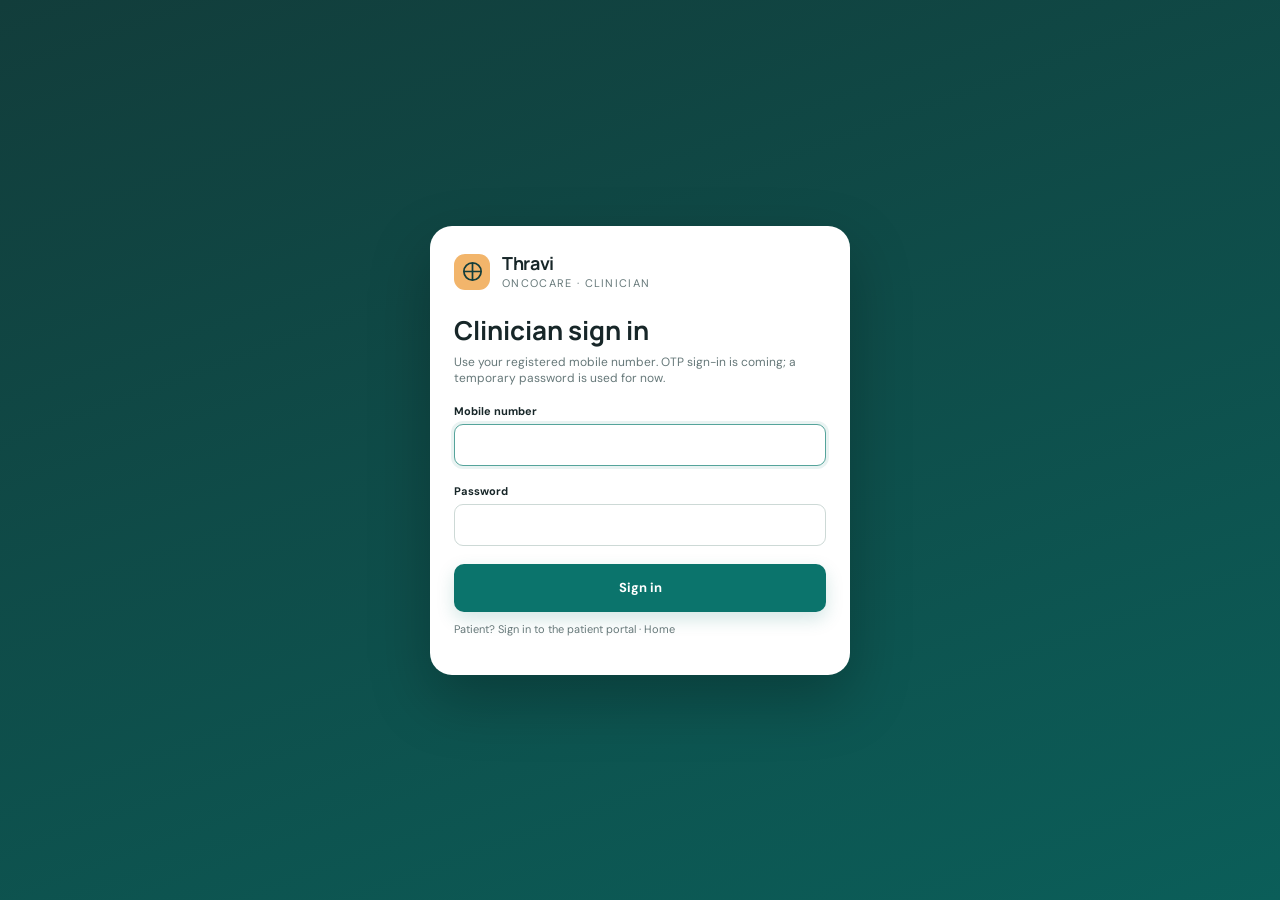
==== index.html @ 53c2953c "Initial commit: Thravi OncoCare chemotherapy cycle intelligence prototype Doctor-side prototype that" ====
<!doctype html>
<html lang="en">
  <head>
    <meta charset="UTF-8" />
    <meta name="viewport" content="width=device-width, initial-scale=1.0" />
    <meta name="description" content="Thravi OncoCare chemotherapy cycle intelligence prototype" />
    <title>Thravi OncoCare</title>
    <link rel="preconnect" href="https://fonts.googleapis.com" />
    <link rel="preconnect" href="https://fonts.gstatic.com" crossorigin />
    <link href="https://fonts.googleapis.com/css2?family=DM+Sans:wght@400;500;600;700&family=Manrope:wght@600;700;800&display=swap" rel="stylesheet" />
    <link rel="stylesheet" href="/styles.css" />
  </head>
  <body>
    <main id="doctorLogin" class="doctor-login" hidden>
      <div class="login-card">
        <div class="brand"><span class="brand-mark" aria-hidden="true"><svg viewBox="0 0 24 24"><path d="M12 3v18M3 12h18" /><circle cx="12" cy="12" r="9" /></svg></span><span><strong>Thravi</strong><small>OncoCare · clinician</small></span></div>
        <h1>Clinician sign in</h1>
        <p class="muted">Use your registered mobile number. OTP sign-in is coming; a temporary password is used for now.</p>
        <form id="doctorLoginForm" novalidate>
          <label class="field"><span>Mobile number</span><input name="phone" type="tel" inputmode="tel" autocomplete="username" required /></label>
          <label class="field"><span>Password</span><input name="password" type="password" autocomplete="current-password" required /></label>
          <p class="form-error" role="alert" hidden></p>
          <button class="button primary full" type="submit">Sign in</button>
        </form>
        <p class="muted small">Patient? <a href="/portal">Sign in to the patient portal</a> · <a href="/">Home</a></p>
      </div>
    </main>
    <div class="app-shell">
      <aside class="sidebar" aria-label="Main navigation">
        <a class="brand" href="#patients" aria-label="Thravi OncoCare home">
          <span class="brand-mark" aria-hidden="true"><svg viewBox="0 0 24 24"><path d="M12 3v18M3 12h18" /><circle cx="12" cy="12" r="9" /></svg></span>
          <span><strong>Thravi</strong><small>OncoCare</small></span>
        </a>
        <nav class="nav-list">
          <a class="nav-item" href="#patients" data-nav="patients"><span class="nav-icon">♙</span><span>Patients</span></a>
          <a class="nav-item" href="#inbox" data-nav="inbox"><span class="nav-icon">✉</span><span>Patient messages</span><span class="nav-badge hidden" id="inboxBadge">0</span></a>
          <div id="navPatient" class="nav-group hidden">
            <p class="nav-caption" id="navPatientName">Patient</p>
            <a class="nav-item" data-nav="patient" href="#"><span class="nav-icon">◉</span><span>Patient record</span></a>
          </div>
          <div id="navPlan" class="nav-group hidden">
            <p class="nav-caption" id="navPlanName">Treatment plan</p>
            <a class="nav-item" data-nav="cycles" href="#"><span class="nav-icon">◎</span><span>Cycles</span></a>
            <a class="nav-item" data-nav="review" href="#"><span class="nav-icon">✓</span><span>Pre-cycle review</span></a>
            <a class="nav-item" data-nav="labs" href="#"><span class="nav-icon">⌁</span><span>Labs &amp; trends</span></a>
            <a class="nav-item" data-nav="toxicities" href="#"><span class="nav-icon">◇</span><span>CTCAE toxicities</span></a>
            <a class="nav-item" data-nav="timeline" href="#"><span class="nav-icon">↺</span><span>Longitudinal view</span></a>
          </div>
        </nav>
        <div class="safety-card">
          <span class="safety-icon">i</span>
          <div><strong>Clinical support only</strong><p>Lab grades are computed from verified values. Symptom grades and every treatment decision are clinician-confirmed.</p></div>
        </div>
      </aside>

      <div class="workspace">
        <header class="topbar">
          <button class="menu-button" id="menuButton" aria-label="Open navigation">☰</button>
          <a class="patient-crumb patient-switcher" href="#patients" aria-label="Switch patient">
            <span class="avatar" id="selectedPatientAvatar">—</span>
            <span><strong id="selectedPatientName">Select a patient</strong><small id="selectedPatientMeta">Search or create a patient</small></span>
          </a>
          <div class="topbar-actions">
            <button class="ai-badge" type="button" id="aiBadge" data-action="ai-settings" title="AI lab extraction settings">AI extraction: …</button>
            <span class="demo-badge"><span></span>Synthetic data only</span>
            <div class="clinician"><span class="avatar avatar-small" id="clinicianInitials">—</span><span><strong id="clinicianName">Signed out</strong><small id="clinicianRole"></small></span></div>
            <button class="button secondary small" type="button" data-action="sign-out">Sign out</button>
          </div>
        </header>

        <main id="mainContent" tabindex="-1">
          <!-- Patients dashboard -->
          <section class="view" data-view="patients" aria-labelledby="patientsTitle">
            <div class="page-heading compact">
              <div><p class="eyebrow">Patient registry</p><h1 id="patientsTitle">Patients</h1><p>Search, open, edit or add patients. Each patient holds their own chemotherapy plans.</p></div>
              <button class="button primary" data-action="new-patient">+ Create patient</button>
            </div>
            <div class="metric-grid" id="patientMetrics"></div>
            <div class="patient-search-panel panel">
              <label for="patientSearch">Search by name, MRN or diagnosis</label>
              <div class="patient-search-row">
                <input id="patientSearch" type="search" placeholder="Search patients…" autocomplete="off" />
                <select id="patientStatusFilter" aria-label="Filter by status"><option value="all">All patients</option><option value="active">Active</option><option value="inactive">Inactive</option></select>
              </div>
              <p id="patientListStatus" class="patient-list-status" role="status" aria-live="polite">Loading patients…</p>
            </div>
            <div id="patientList" class="patient-list"></div>
          </section>

          <!-- Patient-reported symptom inbox -->
          <section class="view" data-view="inbox" aria-labelledby="inboxTitle">
            <div class="page-heading compact">
              <div><p class="eyebrow">Patient portal</p><h1 id="inboxTitle">Patient messages</h1><p>Symptoms patients sent by voice or text. Red-flag messages are listed first. AI suggestions are for clinician review only.</p></div>
              <label class="inline-select"><span>Show</span><select id="inboxFilter"><option value="open">Awaiting review</option><option value="">All messages</option></select></label>
            </div>
            <div id="inboxList" class="report-list"></div>
          </section>

          <!-- Patient record -->
          <section class="view" data-view="patient" aria-labelledby="patientTitle">
            <div class="page-heading compact">
              <div><p class="eyebrow">Patient record</p><h1 id="patientTitle">Patient</h1><p id="patientSubtitle"></p></div>
              <div class="heading-actions"><button class="button secondary" data-action="edit-patient">Edit patient</button><button class="button danger-outline" data-action="delete-patient">Delete</button></div>
            </div>
            <div id="patientProfile"></div>
          </section>

          <!-- Plan: cycles -->
          <section class="view" data-view="cycles" aria-labelledby="cyclesTitle">
            <div class="page-heading compact">
              <div><p class="eyebrow">Treatment plan</p><h1 id="cyclesTitle">Cycles</h1><p class="plan-subtitle"></p></div>
              <div class="heading-actions"><button class="button secondary" data-action="edit-plan">Edit plan</button><button class="button secondary" data-action="add-cycle">+ Add cycle</button></div>
            </div>
            <div id="planHeader"></div>
            <article class="panel top-gap">
              <div class="panel-heading"><div><p class="eyebrow">Administration record</p><h2>Cycle schedule</h2></div><div class="legend-inline"><span><i class="lab-dot verified"></i>Labs verified</span><span><i class="lab-dot unverified"></i>Awaiting verification</span><span><i class="lab-dot missing"></i>No pre-cycle labs</span></div></div>
              <div id="cycleList" class="cycle-list"></div>
            </article>
          </section>

          <!-- Plan: pre-cycle review -->
          <section class="view" data-view="review" aria-labelledby="reviewTitle">
            <div class="page-heading compact">
              <div><p class="eyebrow">Pre-cycle review</p><h1 id="reviewTitle">Pre-cycle review</h1><p class="plan-subtitle"></p></div>
              <label class="inline-select"><span>Cycle</span><select id="reviewCycleSelect"></select></label>
            </div>
            <div id="reviewContent"></div>
          </section>

          <!-- Plan: labs -->
          <section class="view" data-view="labs" aria-labelledby="labsTitle">
            <div class="page-heading compact">
              <div><p class="eyebrow">Laboratory</p><h1 id="labsTitle">Labs &amp; trends</h1><p>Pre-cycle labs are optional, but cycles without them are marked. Trends run from baseline (first pre-cycle value) to the latest.</p></div>
              <div class="heading-actions"><button class="button secondary" data-action="upload-labs">Upload report</button><button class="button primary" data-action="manual-labs">+ Enter labs</button></div>
            </div>
            <div id="labWindows" class="lab-windows"></div>
            <article class="panel top-gap" id="flagPanel">
              <div class="panel-heading"><div><p class="eyebrow">Trend analysis</p><h2>Lab trend flags</h2></div><span class="muted">Rule-based · latest pre-cycle window per test</span></div>
              <div id="labFlags"></div>
            </article>
            <article class="panel top-gap" id="verificationPanel">
              <div class="panel-heading"><div><p class="eyebrow">Human verification</p><h2>Extracted values awaiting confirmation</h2></div><span class="count-badge warning" id="verificationCount">0</span></div>
              <div id="verificationQueue"></div>
            </article>
            <article class="panel top-gap">
              <div class="panel-heading"><div><p class="eyebrow">Trend analysis</p><h2>Baseline → before each cycle</h2></div><span class="muted">Verified values only · latest value per cycle window</span></div>
              <div id="labTrendTable"></div>
            </article>
            <div id="labCharts" class="lab-charts top-gap"></div>
          </section>

          <!-- Plan: toxicities -->
          <section class="view" data-view="toxicities" aria-labelledby="toxTitle">
            <div class="page-heading compact">
              <div><p class="eyebrow">Between-cycle assessment</p><h1 id="toxTitle">CTCAE toxicities</h1><p>Symptoms are graded by the clinician against stored CTCAE v6.0 criteria (per-term source shown). Lab-derived grades are computed from verified values; DailyMed labels show which regimen drugs list each toxicity.</p></div>
              <button class="button primary" data-action="add-toxicity">+ Record toxicity</button>
            </div>
            <div id="patientReportsPanel"></div>
            <div id="contextPanel" class="top-gap"></div>
            <div id="ctcaeMatrix" class="top-gap"></div>
            <article class="panel top-gap">
              <div class="panel-heading"><div><p class="eyebrow">Between-cycle assessment</p><h2>Symptoms by assessment window</h2></div><div class="legend-inline"><span><i class="src-tag patient">Patient</i> reported in portal · review and add</span><span><i class="src-tag clinical">Clinician</i> confirmed CTCAE</span></div></div>
              <div id="symptomList"></div>
            </article>
          </section>

          <!-- Plan: longitudinal -->
          <section class="view" data-view="timeline" aria-labelledby="timelineTitle">
            <div class="page-heading compact">
              <div><p class="eyebrow">Longitudinal record</p><h1 id="timelineTitle">Longitudinal view</h1><p>Cycle → drugs and doses → pre-cycle labs → CTCAE with reasoning → clinician decision.</p></div>
            </div>
            <div id="timelineSummary"></div>
            <div id="timeline" class="timeline top-gap"></div>
          </section>
        </main>
      </div>
    </div>

    <!-- Patient modal -->
    <div class="modal" id="patientModal" role="dialog" aria-modal="true" aria-labelledby="patientModalTitle" hidden>
      <div class="modal-backdrop" data-close-modal></div>
      <div class="modal-card">
        <div class="modal-heading"><div><p class="eyebrow">Patient registry</p><h2 id="patientModalTitle">Create patient</h2></div><button class="close-button" data-close-modal aria-label="Close">×</button></div>
        <form id="patientForm" novalidate>
          <div class="form-grid">
            <label class="field span-2"><span>Medical record number</span><input name="medical_record_number" maxlength="64" required autocomplete="off" /></label>
            <label class="field"><span>First name</span><input name="first_name" maxlength="100" required autocomplete="off" /></label>
            <label class="field"><span>Last name</span><input name="last_name" maxlength="100" required autocomplete="off" /></label>
            <label class="field"><span>Date of birth</span><input name="date_of_birth" type="date" /></label>
            <label class="field"><span>Sex</span><select name="sex"><option value="">Not recorded</option><option value="female">Female</option><option value="male">Male</option><option value="other">Other</option></select></label>
            <label class="field span-2"><span>Mobile number (patient portal sign-in)</span><input name="phone" type="tel" inputmode="tel" maxlength="20" placeholder="e.g. 98765 43210" autocomplete="off" /></label>
            <label class="field span-2"><span>Diagnosis or clinical context</span><input name="diagnosis" maxlength="250" placeholder="Optional" /></label>
            <label class="field span-2 hidden" id="patientActiveField"><span>Status</span><select name="active"><option value="1">Active</option><option value="0">Inactive</option></select></label>
          </div>
          <p class="form-error" role="alert" hidden></p>
          <div class="modal-actions"><button class="button secondary" type="button" data-close-modal>Cancel</button><button class="button primary" type="submit">Save patient</button></div>
        </form>
      </div>
    </div>

    <!-- Plan builder: step 1 -->
    <div class="modal" id="planModal" role="dialog" aria-modal="true" aria-labelledby="planModalTitle" hidden>
      <div class="modal-backdrop" data-close-modal></div>
      <div class="modal-card large">
        <div class="modal-heading"><div><p class="eyebrow" id="planModalStep">Step 1 of 2 · Regimen</p><h2 id="planModalTitle">Create chemotherapy plan</h2></div><button class="close-button" data-close-modal aria-label="Close">×</button></div>
        <form id="planForm" novalidate>
          <div class="form-grid">
            <label class="field span-2"><span>Regimen name</span><input name="regimen_name" maxlength="160" placeholder="e.g. Paclitaxel + carboplatin q21d" required /></label>
            <label class="field"><span>Treatment intent</span><select name="intent"><option value="">Not recorded</option><option value="curative">Curative</option><option value="adjuvant">Adjuvant</option><option value="neoadjuvant">Neoadjuvant</option><option value="palliative">Palliative</option><option value="other">Other</option></select></label>
            <label class="field"><span>Status</span><select name="status"><option value="active">Active</option><option value="planned">Planned</option><option value="on_hold">On hold</option><option value="completed">Completed</option><option value="discontinued">Discontinued</option></select></label>
            <div class="plan-schedule-fields span-2">
              <label class="field"><span>First cycle date</span><input type="date" name="start_date" required /></label>
              <label class="field"><span>Number of cycles</span><input type="number" name="cycle_count" min="1" max="24" step="1" value="6" required /></label>
              <label class="field"><span>Days between cycles</span><input type="number" name="cycle_interval" min="1" max="365" step="1" value="21" required /></label>
            </div>
            <label class="field span-2"><span>Notes</span><textarea name="notes" rows="2" maxlength="1000" placeholder="Optional: premedication, hydration protocol, dosing basis"></textarea></label>
          </div>
          <div class="plan-cycle-setup" id="planMedsSection">
            <div class="section-row"><div><p class="eyebrow">Medications</p><p class="muted">Every cycle starts with these drugs and doses. You can change any cycle on the next step.</p></div><button class="button secondary small" type="button" data-action="add-plan-med">+ Add drug</button></div>
            <div id="planMedRows" class="med-rows"></div>
          </div>
          <p class="form-error" role="alert" hidden></p>
          <div class="modal-actions"><button class="button secondary" type="button" data-close-modal>Cancel</button><button class="button primary" type="submit" id="planSubmit">Review cycles →</button></div>
        </form>
      </div>
    </div>

    <!-- Plan builder: step 2 -->
    <div class="modal" id="planPreviewModal" role="dialog" aria-modal="true" aria-labelledby="planPreviewTitle" hidden>
      <div class="modal-backdrop" data-close-modal></div>
      <div class="modal-card preview-modal">
        <div class="modal-heading"><div><p class="eyebrow">Step 2 of 2 · Review each cycle</p><h2 id="planPreviewTitle">Review cycles before saving</h2><p id="planPreviewSummary" class="muted"></p></div><button class="close-button" data-close-modal aria-label="Close">×</button></div>
        <form id="planPreviewForm" novalidate>
          <div id="planPreviewCycles" class="preview-cycles"></div>
          <p class="form-error" role="alert" hidden></p>
          <div class="modal-actions"><button class="button secondary" type="button" data-action="plan-back">← Back</button><button class="button primary" type="submit">Save plan and cycles</button></div>
        </form>
      </div>
    </div>

    <!-- Edit single planned cycle / add cycle -->
    <div class="modal" id="cycleModal" role="dialog" aria-modal="true" aria-labelledby="cycleModalTitle" hidden>
      <div class="modal-backdrop" data-close-modal></div>
      <div class="modal-card large">
        <div class="modal-heading"><div><p class="eyebrow">Planned treatment</p><h2 id="cycleModalTitle">Edit cycle</h2></div><button class="close-button" data-close-modal aria-label="Close">×</button></div>
        <form id="cycleForm" novalidate>
          <div class="form-grid">
            <label class="field"><span>Cycle number</span><input type="number" name="cycle_number" min="1" step="1" required /></label>
            <label class="field"><span>Planned date</span><input type="date" name="planned_date" required /></label>
          </div>
          <div class="section-row"><p class="eyebrow">Medications for this cycle</p><button class="button secondary small" type="button" data-action="add-cycle-med">+ Add drug</button></div>
          <div id="cycleMedRows" class="med-rows"></div>
          <p class="form-error" role="alert" hidden></p>
          <div class="modal-actions"><button class="button danger-outline hidden" type="button" data-action="delete-cycle">Delete cycle</button><span class="spacer"></span><button class="button secondary" type="button" data-close-modal>Cancel</button><button class="button primary" type="submit">Save cycle</button></div>
        </form>
      </div>
    </div>

    <!-- Record cycle outcome -->
    <div class="modal" id="recordModal" role="dialog" aria-modal="true" aria-labelledby="recordModalTitle" hidden>
      <div class="modal-backdrop" data-close-modal></div>
      <div class="modal-card large">
        <div class="modal-heading"><div><p class="eyebrow">Administration record</p><h2 id="recordModalTitle">Record cycle</h2><p class="muted" id="recordModalSub"></p></div><button class="close-button" data-close-modal aria-label="Close">×</button></div>
        <form id="recordForm" novalidate>
          <div id="recordEvidence"></div>
          <fieldset class="outcome-options">
            <legend>What happened with this cycle?</legend>
            <label><input type="radio" name="outcome" value="given" /><span><strong>Given as planned</strong><small>All drugs at planned dose</small></span></label>
            <label><input type="radio" name="outcome" value="modified" /><span><strong>Given with modification</strong><small>Dose change or drug held</small></span></label>
            <label><input type="radio" name="outcome" value="delayed" /><span><strong>Delayed</strong><small>Reschedule this cycle</small></span></label>
            <label><input type="radio" name="outcome" value="held" /><span><strong>Not given (held)</strong><small>Cycle skipped</small></span></label>
            <label><input type="radio" name="outcome" value="discontinued" /><span><strong>Discontinue plan</strong><small>Cancels remaining cycles</small></span></label>
          </fieldset>
          <div id="recordGiven" class="hidden">
            <label class="field narrow"><span>Administration date</span><input type="date" name="administered_date" /></label>
            <div class="table-wrap"><table class="dose-table"><thead><tr><th>Drug</th><th>Planned</th><th>Actual dose</th><th>Change</th><th>Hold</th></tr></thead><tbody id="recordMedRows"></tbody></table></div>
          </div>
          <div id="recordDelay" class="hidden form-grid">
            <label class="field"><span>New planned date</span><input type="date" name="new_planned_date" /></label>
            <label class="confirm-check align-end"><input type="checkbox" name="shift_following" checked /><span>Shift later planned cycles by the same number of days</span></label>
          </div>
          <div id="recordReason" class="form-grid">
            <label class="field"><span>Reason category <em class="req-note">required unless given as planned</em></span><select name="reason_category"><option value="">Select reason</option><option>Toxicity</option><option>Laboratory findings</option><option>Clinical status</option><option>Patient preference</option><option>Logistics</option><option>Other</option></select></label>
            <label class="field"><span>Recorded by</span><input name="recorded_by" value="" maxlength="80" /></label>
            <label class="field span-2"><span>Clinical rationale</span><textarea name="rationale" rows="3" maxlength="2000" placeholder="Why was the cycle modified, delayed, held or stopped?"></textarea></label>
          </div>
          <p class="form-error" role="alert" hidden></p>
          <div class="modal-actions"><button class="button secondary" type="button" data-close-modal>Cancel</button><button class="button primary" type="submit">Save and sign</button></div>
        </form>
      </div>
    </div>

    <!-- Manual lab entry -->
    <div class="modal" id="labModal" role="dialog" aria-modal="true" aria-labelledby="labModalTitle" hidden>
      <div class="modal-backdrop" data-close-modal></div>
      <div class="modal-card large">
        <div class="modal-heading"><div><p class="eyebrow">Manual entry</p><h2 id="labModalTitle">Enter pre-cycle labs</h2></div><button class="close-button" data-close-modal aria-label="Close">×</button></div>
        <form id="labForm" novalidate>
          <div class="form-grid">
            <label class="field"><span>Before cycle</span><select name="cycle_id" class="cycle-window-select" required></select></label>
            <label class="field"><span>Collection date</span><input type="date" name="collection_date" required /></label>
          </div>
          <p class="muted">Fill only the tests you have. Units and reference ranges are pre-filled from the catalog and can be changed to match the report.</p>
          <div class="table-wrap"><table class="lab-entry-table"><thead><tr><th>Test</th><th>Value</th><th>Unit</th><th>Ref low</th><th>Ref high</th></tr></thead><tbody id="labEntryRows"></tbody></table></div>
          <label class="confirm-check"><input type="checkbox" name="confirmed" required /><span>I checked these values against the source report.</span></label>
          <p class="form-error" role="alert" hidden></p>
          <div class="modal-actions"><button class="button secondary" type="button" data-close-modal>Cancel</button><button class="button primary" type="submit">Save verified values</button></div>
        </form>
      </div>
    </div>

    <!-- Upload lab report -->
    <div class="modal" id="uploadModal" role="dialog" aria-modal="true" aria-labelledby="uploadTitle" hidden>
      <div class="modal-backdrop" data-close-modal></div>
      <div class="modal-card">
        <div class="modal-heading"><div><p class="eyebrow">Document intake</p><h2 id="uploadTitle">Upload lab report</h2></div><button class="close-button" data-close-modal aria-label="Close">×</button></div>
        <form id="uploadForm" novalidate>
          <div class="form-grid">
            <label class="field"><span>Before cycle</span><select name="cycle_id" class="cycle-window-select" required></select></label>
            <label class="field"><span>Date of recording (sample collected)</span><input type="date" name="recording_date" required /></label>
          </div>
          <p class="muted field-hint">Values are saved against this date. If the report prints a different collection date you will see a note to check.</p>
          <label class="dropzone" id="dropzone">
            <input id="labFile" type="file" accept=".pdf,.png,.jpg,.jpeg,.txt,.csv" />
            <span class="upload-icon">⇧</span>
            <strong id="dropzoneLabel">Choose a lab report</strong>
            <small>PDF, image, text or CSV · up to 10 MB · synthetic data only</small>
          </label>
          <div class="ai-note" id="aiNote"><span>AI</span><p><strong id="aiStatusLine">Checking AI extraction…</strong> Values are read into an unverified queue and stay out of trends and CTCAE grading until you confirm each one. <button type="button" class="text-button" data-action="ai-settings">AI settings</button></p></div>
          <p class="form-error" role="alert" hidden></p>
          <div class="modal-actions"><button class="button secondary" type="button" data-close-modal>Cancel</button><button class="button primary" type="submit">Extract values</button></div>
        </form>
      </div>
    </div>

    <!-- Toxicity -->
    <div class="modal" id="toxicityModal" role="dialog" aria-modal="true" aria-labelledby="toxicityModalTitle" hidden>
      <div class="modal-backdrop" data-close-modal></div>
      <div class="modal-card large">
        <div class="modal-heading"><div><p class="eyebrow">Clinician-confirmed capture</p><h2 id="toxicityModalTitle">Record CTCAE toxicity</h2></div><button class="close-button" data-close-modal aria-label="Close">×</button></div>
        <form id="toxicityForm" novalidate>
          <div class="form-grid">
            <label class="field"><span>Assessed before cycle</span><select name="cycle_id" class="cycle-window-select" required></select></label>
            <label class="field"><span>Onset date</span><input type="date" name="onset_date" required /></label>
            <label class="field span-2"><span>Describe the symptom (optional search aid)</span><input name="description" id="symptomDescription" maxlength="200" placeholder="e.g. tingling in fingertips, ringing in ears" autocomplete="off" /></label>
          </div>
          <div id="termSuggestions" class="term-suggestions"></div>
          <label class="field"><span>CTCAE term</span><select id="toxicityTerm" name="ctcae_term" required></select></label>
          <div class="criteria-panel"><div class="criteria-heading"><strong>Stored CTCAE grading criteria</strong><span id="criteriaAssoc">Reference data · not generated</span></div><div id="criteriaList" class="criteria-list"></div></div>
          <fieldset class="grade-picker"><legend>Clinician-confirmed grade</legend><div id="gradeOptions"></div></fieldset>
          <div class="form-grid">
            <label class="field"><span>Status</span><select name="status"><option value="ongoing">Ongoing</option><option value="improving">Improving</option><option value="resolved">Resolved</option></select></label>
            <label class="field"><span>Resolution date</span><input type="date" name="resolution_date" /></label>
            <label class="field"><span>Suspected drug</span><select name="suspected_drug" id="suspectedDrug"></select></label>
            <label class="field"><span>Confirmed by</span><input name="confirmed_by" value="" maxlength="80" required /></label>
          </div>
          <label class="field"><span>Clinical notes</span><textarea name="note" rows="2" maxlength="1000" placeholder="Relevant symptoms, examination or context"></textarea></label>
          <label class="confirm-check"><input type="checkbox" name="confirmed" required /><span>I reviewed the displayed CTCAE criteria and confirm this grade.</span></label>
          <p class="form-error" role="alert" hidden></p>
          <div class="modal-actions"><button class="button danger-outline hidden" type="button" data-action="delete-symptom">Delete</button><span class="spacer"></span><button class="button secondary" type="button" data-close-modal>Cancel</button><button class="button primary" type="submit">Save confirmed toxicity</button></div>
        </form>
      </div>
    </div>


    <!-- AI settings -->
    <div class="modal" id="aiModal" role="dialog" aria-modal="true" aria-labelledby="aiModalTitle" hidden>
      <div class="modal-backdrop" data-close-modal></div>
      <div class="modal-card">
        <div class="modal-heading"><div><p class="eyebrow">Document AI</p><h2 id="aiModalTitle">AI lab report extraction</h2><p class="muted" id="aiModalStatus"></p></div><button class="close-button" data-close-modal aria-label="Close">×</button></div>
        <form id="aiForm" novalidate>
          <p class="muted">Uploaded PDFs, photos and scans are sent to the Claude API to read test names, values, units, reference ranges and the collection date. The key is stored only in this project's <code>.env</code> file on your computer and is never shown again.</p>
          <label class="field"><span>Anthropic API key</span><input type="password" name="api_key" autocomplete="off" placeholder="sk-ant-…" /></label>
          <label class="field"><span>Model</span><select name="model"><option value="claude-sonnet-5">Claude Sonnet 5 (recommended accuracy)</option><option value="claude-haiku-4-5-20251001">Claude Haiku 4.5 (faster, lower cost)</option><option value="claude-opus-5-5">Claude Opus 5.5 (highest accuracy)</option></select></label>
          <p class="form-error" role="alert" hidden></p>
          <div class="modal-actions"><button class="button secondary" type="button" data-close-modal>Cancel</button><button class="button primary" type="submit">Test and save</button></div>
        </form>
      </div>
    </div>
    <!-- Confirm -->
    <div class="modal" id="confirmModal" role="alertdialog" aria-modal="true" aria-labelledby="confirmTitle" hidden>
      <div class="modal-backdrop" data-close-modal></div>
      <div class="modal-card small-card">
        <h2 id="confirmTitle">Are you sure?</h2>
        <p id="confirmBody" class="muted"></p>
        <div class="modal-actions"><button class="button secondary" type="button" data-close-modal>Cancel</button><button class="button danger" type="button" id="confirmOk">Delete</button></div>
      </div>
    </div>

    <div id="chartTooltip" class="chart-tooltip" hidden></div>
    <div id="toast" class="toast" role="status" aria-live="polite"></div>
    <script src="/app.js"></script>
  </body>
</html>
---- styles.css ----
:root {
  --ink: #172628;
  --muted: #667879;
  --line: #dfe7e4;
  --soft-line: #edf2f0;
  --paper: #ffffff;
  --canvas: #f4f7f5;
  --teal: #0b746c;
  --teal-dark: #075b55;
  --teal-soft: #e6f3f0;
  --mint: #d7eee8;
  --orange: #c9652e;
  --orange-soft: #fff0e6;
  --red: #b93b49;
  --red-soft: #fdeced;
  --amber: #9a6a12;
  --amber-soft: #fff6dc;
  --shadow: 0 12px 38px rgba(26, 55, 52, 0.08);
  --radius: 18px;
}

* { box-sizing: border-box; }
html { scroll-behavior: smooth; }
body {
  margin: 0;
  background: var(--canvas);
  color: var(--ink);
  font-family: "DM Sans", system-ui, sans-serif;
  font-size: 15px;
}
button, input, select, textarea { font: inherit; }
button, a { -webkit-tap-highlight-color: transparent; }
button { cursor: pointer; }
a { color: inherit; text-decoration: none; }
h1, h2, h3, p { margin-top: 0; }
h1, h2, h3, .brand strong { font-family: "Manrope", "DM Sans", sans-serif; }

.app-shell { min-height: 100vh; display: grid; grid-template-columns: 238px 1fr; }
.sidebar {
  position: fixed;
  inset: 0 auto 0 0;
  z-index: 20;
  width: 238px;
  padding: 26px 18px;
  color: #dce8e5;
  background: #123d3b;
  display: flex;
  flex-direction: column;
}
.brand { display: flex; align-items: center; gap: 12px; padding: 0 10px 30px; }
.brand-mark { width: 36px; height: 36px; border-radius: 11px; display: grid; place-items: center; background: #f2b56b; color: #123d3b; }
.brand-mark svg { width: 23px; fill: none; stroke: currentColor; stroke-width: 1.8; }
.brand strong { display: block; font-size: 18px; line-height: 1; color: white; letter-spacing: -.02em; }
.brand small { display: block; margin-top: 4px; color: #a9c4bf; font-size: 11px; letter-spacing: .12em; text-transform: uppercase; }
.nav-list { display: grid; gap: 5px; }
.nav-item { min-height: 44px; padding: 0 12px; border-radius: 11px; display: flex; align-items: center; gap: 12px; color: #b8ceca; font-weight: 500; transition: .18s ease; }
.nav-item:hover { background: rgba(255,255,255,.06); color: white; }
.nav-item.active { background: #e6f3f0; color: #0a5c56; font-weight: 700; }
.nav-icon { width: 21px; text-align: center; font-size: 18px; }
.safety-card { margin-top: auto; padding: 14px; display: flex; gap: 10px; border: 1px solid rgba(255,255,255,.12); background: rgba(255,255,255,.055); border-radius: 14px; }
.safety-card strong { display: block; margin-bottom: 5px; color: white; font-size: 12px; }
.safety-card p { margin: 0; color: #aac4bf; font-size: 11px; line-height: 1.45; }
.safety-icon { flex: 0 0 21px; width: 21px; height: 21px; border: 1px solid #6fa9a1; color: #bce3dd; border-radius: 50%; display: grid; place-items: center; font-size: 11px; font-weight: 700; }

.workspace { grid-column: 2; min-width: 0; }
.topbar { height: 72px; padding: 0 34px; border-bottom: 1px solid var(--line); background: rgba(255,255,255,.94); display: flex; align-items: center; justify-content: space-between; position: sticky; top: 0; z-index: 15; backdrop-filter: blur(10px); }
.patient-crumb, .clinician { display: flex; align-items: center; gap: 10px; }
.patient-switcher { padding: 5px 8px; margin-left: -8px; border: 0; border-radius: 10px; background: transparent; text-align: left; }
.patient-switcher:hover { background: var(--teal-soft); }
.patient-crumb strong, .patient-crumb small, .clinician strong, .clinician small { display: block; }
.patient-crumb strong, .clinician strong { font-size: 13px; }
.patient-crumb small, .clinician small { margin-top: 2px; color: var(--muted); font-size: 11px; }
.avatar { width: 36px; height: 36px; border-radius: 50%; display: grid; place-items: center; background: #e8ded1; color: #745a42; font-weight: 700; font-size: 12px; }
.avatar-small { width: 34px; height: 34px; background: var(--teal-soft); color: var(--teal); }
.topbar-actions { display: flex; align-items: center; gap: 18px; }
.demo-badge { display: inline-flex; align-items: center; gap: 7px; color: var(--muted); font-size: 12px; }
.demo-badge span { width: 7px; height: 7px; border-radius: 50%; background: #42a072; box-shadow: 0 0 0 4px #e5f3ea; }
.icon-button, .menu-button { border: 0; background: transparent; color: var(--muted); }
.menu-button { display: none; font-size: 20px; }

main { padding: 34px; max-width: 1500px; margin: 0 auto; }
main:focus { outline: none; }
.view { display: none; animation: rise .3s ease; }
.view.active { display: block; }
@keyframes rise { from { opacity: 0; transform: translateY(5px); } to { opacity: 1; transform: none; } }
.page-heading { margin-bottom: 26px; display: flex; justify-content: space-between; gap: 24px; align-items: flex-end; }
.page-heading.compact { align-items: center; }
.page-heading h1 { margin-bottom: 7px; font-size: clamp(25px, 3vw, 34px); line-height: 1.12; letter-spacing: -.035em; }
.page-heading p:not(.eyebrow) { margin: 0; color: var(--muted); }
.eyebrow { margin-bottom: 7px; color: var(--teal); font-size: 10px; font-weight: 800; letter-spacing: .14em; text-transform: uppercase; }
.heading-actions { display: flex; gap: 10px; }
.button { min-height: 42px; padding: 0 17px; border-radius: 10px; border: 1px solid transparent; font-weight: 700; font-size: 13px; display: inline-flex; align-items: center; justify-content: center; transition: .17s ease; }
.button:hover { transform: translateY(-1px); }
.button.primary { background: var(--teal); color: white; box-shadow: 0 7px 18px rgba(11,116,108,.18); }
.button.primary:hover { background: var(--teal-dark); }
.button.secondary { background: white; border-color: #cfdad7; color: var(--ink); }
.button.light { background: rgba(255,255,255,.13); border-color: rgba(255,255,255,.22); color: white; }
.button.full { width: 100%; }
.text-button { padding: 5px 0; border: 0; background: transparent; color: var(--teal); font-weight: 700; font-size: 13px; }
.muted { color: var(--muted); font-size: 12px; }

.cycle-hero { padding: 27px 30px; color: white; border-radius: 21px; background: linear-gradient(115deg,#0a5e59,#103f3d 72%); box-shadow: var(--shadow); display: grid; grid-template-columns: auto 1fr auto; gap: 25px; align-items: center; overflow: hidden; position: relative; }
.cycle-hero::after { content:""; position:absolute; width:280px; height:280px; border:55px solid rgba(255,255,255,.035); border-radius:50%; right:8%; top:-150px; }
.cycle-ring { position: relative; z-index:1; width:84px; height:84px; border: 7px solid rgba(255,255,255,.16); border-top-color: #efb96d; border-radius: 50%; display:grid; place-items:center; align-content:center; }
.cycle-ring span { font-family:"Manrope"; font-size:29px; line-height:1; font-weight:800; }
.cycle-ring small { margin-top:3px; color:#b8d7d3; font-size:10px; }
.cycle-hero-copy { position:relative; z-index:1; }
.inline-heading { display:flex; gap:12px; align-items:center; margin-bottom:8px; }
.cycle-hero .muted { color: #b8d7d3; }
.cycle-hero h2 { margin-bottom:5px; font-size:24px; letter-spacing:-.02em; }
.cycle-hero p { color:#c8ddda; margin-bottom:17px; }
.dose-line { display:flex; flex-wrap:wrap; gap:30px; }
.dose-line span { display:grid; gap:3px; }
.dose-line small { color:#9fc4bf; font-size:10px; text-transform:uppercase; letter-spacing:.08em; }
.dose-line strong { font-size:13px; }

.status-pill { display:inline-flex; align-items:center; min-height:25px; padding:0 9px; border-radius:999px; font-size:10px; font-weight:800; letter-spacing:.02em; }
.status-pill.planned { background:#fff0cf; color:#754d0b; }
.status-pill.active-status { background:var(--teal-soft); color:var(--teal-dark); }
.status-pill.neutral { background:#edf1f0; color:#546565; }
.status-pill.complete { background:#e8f4ec; color:#32734c; }
.status-pill.modified { background:var(--orange-soft); color:var(--orange); }

.metric-grid { margin: 18px 0; display:grid; grid-template-columns:repeat(4,1fr); gap:14px; }
.metric-card { padding:18px; border:1px solid var(--line); border-radius:15px; background:var(--paper); display:flex; justify-content:space-between; gap:15px; }
.metric-card small { color:var(--muted); display:block; margin-bottom:8px; }
.metric-card strong { font-family:"Manrope"; font-size:22px; }
.metric-card p { margin:4px 0 0; color:var(--muted); font-size:11px; }
.metric-dot { width:35px; height:35px; border-radius:11px; background:var(--teal-soft); color:var(--teal); display:grid; place-items:center; font-weight:800; }
.metric-dot.alert { background:var(--red-soft); color:var(--red); }
.metric-dot.pending { background:var(--amber-soft); color:var(--amber); }

.dashboard-grid,.detail-grid { display:grid; grid-template-columns:repeat(12,minmax(0,1fr)); gap:18px; }
.span-12 { grid-column:span 12; }.span-8 { grid-column:span 8; }.span-7 { grid-column:span 7; }.span-5 { grid-column:span 5; }.span-4 { grid-column:span 4; }.span-2 { grid-column:span 2; }
.panel { padding:23px; border:1px solid var(--line); border-radius:var(--radius); background:var(--paper); box-shadow:0 4px 16px rgba(24,58,54,.035); }
.panel-heading { margin-bottom:18px; display:flex; align-items:center; justify-content:space-between; gap:16px; }
.panel-heading h2 { margin:0; font-size:17px; letter-spacing:-.02em; }
.panel-heading .eyebrow { margin-bottom:5px; }
.count-badge { min-width:28px; height:28px; padding:0 9px; border-radius:9px; display:grid; place-items:center; background:var(--red-soft); color:var(--red); font-size:12px; font-weight:800; }
.count-badge.warning { background:var(--amber-soft); color:var(--amber); }
.attention-item { padding:13px 0; border-top:1px solid var(--soft-line); display:grid; grid-template-columns:auto 1fr auto; align-items:center; gap:12px; }
.attention-item:first-child { border-top:0; padding-top:0; }
.signal-icon { width:32px; height:32px; border-radius:10px; display:grid; place-items:center; background:var(--red-soft); color:var(--red); font-weight:800; }
.signal-icon.warning { background:var(--amber-soft); color:var(--amber); }
.attention-item strong { display:block; font-size:13px; }
.attention-item p { margin:3px 0 0; color:var(--muted); font-size:11px; }
.trend-label { font-size:11px; font-weight:700; color:var(--red); }
.trend-label.warning { color:var(--amber); }
.readiness-score { color:var(--teal); font:800 18px "Manrope"; }
.progress-track { height:6px; border-radius:999px; background:#e8eeec; overflow:hidden; margin-bottom:16px; }
.progress-track span { display:block; height:100%; background:var(--teal); transition:.3s; }
.check-item { padding:10px 0; display:flex; align-items:center; gap:10px; color:var(--muted); font-size:12px; }
.check-mark { width:21px; height:21px; border-radius:50%; display:grid; place-items:center; background:var(--teal-soft); color:var(--teal); font-size:11px; font-weight:800; }
.check-mark.pending { background:var(--amber-soft); color:var(--amber); }
.cycle-strip { display:grid; grid-template-columns:repeat(3,1fr); gap:14px; }
.cycle-card { padding:16px; border:1px solid var(--line); border-radius:13px; }
.cycle-card.current { border-color:#7bb8b1; background:#f3faf8; }
.cycle-card-header { display:flex; justify-content:space-between; align-items:center; margin-bottom:14px; }
.cycle-card h3 { margin:0; font-size:14px; }
.cycle-card-data { display:flex; justify-content:space-between; gap:10px; }
.cycle-card-data small { display:block; color:var(--muted); font-size:10px; }
.cycle-card-data strong { display:block; margin-top:3px; font-size:12px; }
.top-gap { margin-top:18px; }

.patient-search-panel { padding: 22px; }
.patient-search-panel label { display: block; margin-bottom: 9px; font-size: 12px; font-weight: 700; }
.patient-search-row { display: flex; gap: 10px; }
.patient-search-row input { flex: 1; min-width: 0; }
.patient-list-status { margin: 11px 0 0; color: var(--muted); font-size: 12px; }
.patient-list { margin-top: 17px; display: grid; gap: 11px; }
.patient-row { width: 100%; padding: 17px 20px; border: 1px solid var(--line); border-radius: 15px; background: var(--paper); display: flex; align-items: center; gap: 16px; text-align: left; transition: .17s ease; }
.patient-row:hover, .patient-row:focus-visible { border-color: #8bbeb7; box-shadow: var(--shadow); transform: translateY(-1px); }
.patient-row .avatar { flex: 0 0 40px; width: 40px; height: 40px; background: var(--teal-soft); color: var(--teal); }
.patient-row-main { flex: 1; min-width: 0; }
.patient-row-main strong { display: block; font-size: 14px; }
.patient-row-main small { display: block; margin-top: 3px; color: var(--muted); font-size: 11px; }
.patient-row-detail { max-width: 38%; color: var(--muted); font-size: 12px; text-align: right; }
.patient-row-arrow { color: var(--teal); font-size: 18px; }
.patient-empty { padding: 40px 22px; border: 1px dashed #b8cbc6; border-radius: 15px; background: #f9fbfa; text-align: center; }
.patient-empty h2 { margin-bottom: 7px; font-size: 17px; }
.patient-empty p { color: var(--muted); font-size: 12px; }
.patient-profile-grid { display: grid; grid-template-columns: 1fr 1fr; gap: 18px; }
.patient-profile-grid .span-full { grid-column: 1 / -1; }
.patient-profile-grid .definition-grid div:last-child { border-bottom: 0; }
.patient-profile-actions { display: flex; align-items: center; gap: 10px; }
.plan-summary { display: grid; grid-template-columns: 1fr; }
.recorded-cycle { padding: 17px 0; border-top: 1px solid var(--soft-line); }
.recorded-cycle:first-child { border-top: 0; padding-top: 0; }
.recorded-cycle-head { display: flex; align-items: center; justify-content: space-between; gap: 14px; }
.recorded-cycle-head strong, .recorded-cycle-head small { display: block; }
.recorded-cycle-head strong { font-size: 14px; }
.recorded-cycle-head small { margin-top: 4px; color: var(--muted); font-size: 11px; }
.recorded-cycle-details { margin-top: 14px; display: grid; grid-template-columns: repeat(3, 1fr) auto; align-items: end; gap: 12px; }
.recorded-cycle-details small { display: block; margin-bottom: 4px; color: var(--muted); font-size: 10px; }
.recorded-cycle-details strong { font-size: 12px; }
.recorded-cycle-reason { margin: 13px 0 0; color: var(--muted); font-size: 11px; }
.plan-row { padding: 15px 0; border-top: 1px solid var(--soft-line); display: flex; justify-content: space-between; gap: 16px; align-items: center; }
.plan-row:first-child { border-top: 0; padding-top: 0; }
.plan-row strong { display: block; font-size: 13px; }
.plan-row small { display: block; margin-top: 4px; color: var(--muted); font-size: 11px; }
.form-error { padding: 10px 12px; border-radius: 9px; background: var(--red-soft); color: var(--red); font-size: 12px; }

.definition-grid { display:grid; grid-template-columns:repeat(2,1fr); gap:0; }
.definition-grid div { padding:15px 0; border-bottom:1px solid var(--soft-line); }
.definition-grid div:nth-last-child(-n+2) { border-bottom:0; }
.definition-grid dt { color:var(--muted); font-size:11px; }
.definition-grid dd { margin:5px 0 0; font-weight:700; }
.treatment-drug { text-align:center; display:flex; flex-direction:column; align-items:center; justify-content:center; }
.drug-symbol { width:58px; height:58px; margin:2px auto 12px; border-radius:17px; display:grid; place-items:center; background:var(--teal-soft); color:var(--teal); font:800 24px "Manrope"; }
.treatment-drug h2 { margin-bottom:4px; }
.treatment-drug p { color:var(--muted); }
.treatment-drug > small { color:var(--muted); font-size:10px; }
.mini-data { display:flex; gap:7px; margin:8px 0 15px; }
.mini-data span { padding:6px 9px; border-radius:8px; background:#f1f5f3; font-size:11px; font-weight:700; }
.table-wrap { overflow:auto; }
table { width:100%; border-collapse:collapse; min-width:740px; }
th { padding:10px 12px; color:#738280; background:#f5f8f7; font-size:10px; text-align:left; text-transform:uppercase; letter-spacing:.08em; }
th:first-child { border-radius:9px 0 0 9px; } th:last-child { border-radius:0 9px 9px 0; }
td { padding:15px 12px; border-bottom:1px solid var(--soft-line); font-size:12px; vertical-align:middle; }
tbody tr:last-child td { border-bottom:0; }
.value-strong { font-weight:800; font-size:13px; }
.value-abnormal { color:var(--red); }
.trend-chip { display:inline-flex; align-items:center; gap:5px; font-size:11px; font-weight:700; }
.trend-chip.up.bad,.trend-chip.down.bad { color:var(--red); }
.trend-chip.up.good,.trend-chip.down.good { color:var(--teal); }

.safety-banner { padding:13px 16px; border:1px solid #c8ded9; border-radius:12px; background:var(--teal-soft); color:#3d605d; font-size:12px; }
.safety-banner strong { color:var(--teal-dark); }
.toxicity-cards { display:grid; gap:13px; }
.toxicity-card { padding:17px; border:1px solid var(--line); border-radius:13px; display:grid; grid-template-columns:1.4fr repeat(4,.7fr); gap:16px; align-items:center; }
.toxicity-card small { color:var(--muted); display:block; font-size:10px; margin-bottom:4px; }
.toxicity-card strong { font-size:12px; }
.toxicity-card h3 { margin:0 0 4px; font-size:14px; }
.toxicity-card p { margin:0; color:var(--muted); font-size:11px; }
.grade-badge { display:inline-grid; place-items:center; min-width:34px; height:30px; padding:0 8px; border-radius:9px; background:var(--amber-soft); color:var(--amber); font-weight:800; }
.grade-badge.grade-2,.grade-badge.grade-3 { background:var(--orange-soft); color:var(--orange); }

.lab-summary { display:grid; grid-template-columns:repeat(3,1fr); gap:14px; }
.summary-card { padding:18px; border:1px solid var(--line); border-radius:15px; background:var(--paper); display:flex; align-items:center; gap:13px; }
.summary-card .summary-icon { width:39px; height:39px; border-radius:11px; display:grid; place-items:center; background:var(--teal-soft); color:var(--teal); font-weight:800; }
.summary-card.warning .summary-icon { background:var(--amber-soft); color:var(--amber); }
.summary-card.alert .summary-icon { background:var(--red-soft); color:var(--red); }
.summary-card strong { display:block; font-size:19px; font-family:"Manrope"; }
.summary-card small { color:var(--muted); }
.queue-empty { padding:20px; color:var(--muted); background:#f7f9f8; border-radius:12px; text-align:center; }
.queue-row { padding:14px; border:1px solid var(--line); border-radius:12px; display:flex; align-items:center; justify-content:space-between; gap:15px; }
.queue-row + .queue-row { margin-top:10px; }
.queue-row strong { display:block; }
.queue-row small { color:var(--muted); }
.queue-actions { display:flex; gap:8px; }
.mini-button { padding:7px 10px; border-radius:8px; border:1px solid var(--line); background:white; font-size:11px; font-weight:700; }
.mini-button.confirm { color:white; background:var(--teal); border-color:var(--teal); }

.review-grid { display:grid; grid-template-columns:minmax(0,1fr) 370px; gap:20px; align-items:start; }
.review-main { display:grid; gap:15px; }
.evidence-panel { padding:21px; }
.dose-emphasis { font:800 17px "Manrope"; color:var(--teal); }
.context-row { display:grid; grid-template-columns:1.5fr 1fr 1fr; gap:12px; }
.context-row span { padding:13px; border-radius:11px; background:#f5f8f7; }
.context-row small { display:block; color:var(--muted); font-size:10px; }
.context-row strong { display:block; margin-top:5px; font-size:12px; }
.review-toxicity { padding:13px; border:1px solid var(--line); border-radius:11px; display:flex; align-items:center; justify-content:space-between; gap:12px; }
.review-toxicity + .review-toxicity { margin-top:9px; }
.review-toxicity h3 { margin:0 0 3px; font-size:13px; }
.review-toxicity p { margin:0; color:var(--muted); font-size:11px; }
.review-labs { display:grid; grid-template-columns:repeat(4,1fr); gap:10px; }
.review-lab { padding:13px; border:1px solid var(--line); border-radius:11px; }
.review-lab small { color:var(--muted); font-size:10px; }
.review-lab strong { display:block; margin:6px 0 3px; font-size:16px; }
.review-lab span { font-size:10px; }
.decision-sticky { position:sticky; top:92px; padding:24px; border-radius:18px; background:#123d3b; color:white; box-shadow:var(--shadow); }
.decision-sticky h2 { font-size:20px; margin-bottom:6px; }
.decision-help { color:#adcbc6; font-size:11px; line-height:1.45; }
.decision-options { margin:19px 0; padding:0; border:0; display:grid; gap:7px; }
.decision-options legend { margin-bottom:8px; color:#bad1cd; font-size:10px; text-transform:uppercase; letter-spacing:.1em; }
.decision-options label { padding:10px; border:1px solid rgba(255,255,255,.13); border-radius:10px; display:flex; gap:9px; align-items:flex-start; cursor:pointer; }
.decision-options label:has(input:checked) { border-color:#89c8c0; background:rgba(137,200,192,.11); }
.decision-options input { margin-top:3px; accent-color:#f0bd77; }
.decision-options strong,.decision-options small { display:block; }
.decision-options strong { font-size:11px; }
.decision-options small { margin-top:2px; color:#9ebcb8; font-size:9px; }
.field { display:grid; gap:6px; margin-bottom:14px; }
.field > span,.field > label { color:inherit; font-size:11px; font-weight:700; }
input,select,textarea { width:100%; min-height:41px; padding:10px 11px; border:1px solid #cdd9d6; border-radius:9px; background:white; color:var(--ink); outline:none; }
textarea { resize:vertical; }
input:focus,select:focus,textarea:focus { border-color:#55a49b; box-shadow:0 0 0 3px rgba(85,164,155,.13); }
.decision-sticky .field > span { color:#c0d6d2; }
.decision-sticky input,.decision-sticky select,.decision-sticky textarea { border-color:rgba(255,255,255,.18); background:#214c49; color:white; }
.decision-sticky select option { color:var(--ink); background:white; }
.input-suffix { position:relative; }
.input-suffix span { position:absolute; right:10px; top:12px; color:#91aeaa; font-size:10px; }
.hidden { display:none !important; }

.timeline { position:relative; padding-left:35px; }
.timeline::before { content:""; position:absolute; left:10px; top:12px; bottom:20px; width:1px; background:#cbd8d5; }
.timeline-item { position:relative; margin-bottom:18px; }
.timeline-item::before { content:""; position:absolute; left:-31px; top:18px; width:11px; height:11px; border-radius:50%; background:var(--teal); border:4px solid var(--canvas); box-shadow:0 0 0 1px #8ebdb7; }
.timeline-item.planned-item::before { background:#e9b46c; }
.timeline-card { padding:20px; border:1px solid var(--line); border-radius:15px; background:white; }
.timeline-head { display:flex; justify-content:space-between; gap:15px; margin-bottom:16px; }
.timeline-head h2 { margin:0 0 4px; font-size:17px; }
.timeline-head p { margin:0; color:var(--muted); font-size:11px; }
.timeline-data { display:grid; grid-template-columns:repeat(4,1fr); gap:10px; }
.timeline-data div { padding:12px; background:#f5f8f7; border-radius:10px; }
.timeline-data small { display:block; color:var(--muted); font-size:10px; }
.timeline-data strong { display:block; margin-top:4px; font-size:11px; }

.modal[hidden] { display:none; }
.modal { position:fixed; inset:0; z-index:50; display:grid; place-items:center; padding:20px; }
.modal-backdrop { position:absolute; inset:0; background:rgba(10,31,30,.62); backdrop-filter:blur(3px); }
.modal-card { position:relative; z-index:1; width:min(610px,100%); max-height:calc(100vh - 40px); overflow:auto; padding:25px; border-radius:19px; background:white; box-shadow:0 22px 60px rgba(5,29,28,.25); }
.modal-card.large { width:min(790px,100%); }
.modal-heading { margin-bottom:19px; display:flex; justify-content:space-between; gap:20px; }
.modal-heading h2 { margin:0; font-size:21px; }
.close-button { width:34px; height:34px; border:0; border-radius:9px; background:#f0f4f3; color:var(--muted); font-size:20px; }
.form-grid { display:grid; grid-template-columns:repeat(2,1fr); gap:0 14px; }
.form-grid .span-2 { grid-column:span 2; }
.plan-cycle-setup { margin-top: 8px; padding-top: 17px; border-top: 1px solid var(--line); }
.plan-cycle-setup .muted { margin-bottom: 14px; }
.preview-modal { width: min(1080px, 100%); }
.preview-modal .modal-heading { margin-bottom: 15px; }
.preview-table { min-width: 860px; }
.preview-table th { white-space: nowrap; }
.preview-table td { padding: 9px 6px; }
.preview-table td:first-child { width: 54px; }
.preview-table td:nth-child(2) { width: 150px; }
.preview-table td:nth-child(3) { min-width: 180px; }
.preview-table td:nth-child(4) { width: 132px; }
.preview-table td:nth-child(5) { width: 105px; }
.preview-table td:nth-child(6) { min-width: 130px; }
.preview-table input { width: 100%; min-width: 0; padding: 8px; font-size: 12px; }
.criteria-panel { margin:4px 0 17px; border:1px solid var(--line); border-radius:12px; overflow:hidden; }
.criteria-heading { padding:12px 14px; background:#f3f7f6; display:flex; justify-content:space-between; gap:12px; }
.criteria-heading strong { font-size:11px; }.criteria-heading span { color:var(--muted); font-size:9px; }
.criteria-item { padding:10px 14px; border-top:1px solid var(--soft-line); display:grid; grid-template-columns:57px 1fr; gap:10px; font-size:11px; }
.criteria-item:first-child { border-top:0; }
.criteria-item strong { color:var(--teal); }
.grade-picker { padding:0; margin:0 0 15px; border:0; }
.grade-picker legend { margin-bottom:8px; font-size:11px; font-weight:700; }
.grade-picker > div { display:flex; gap:7px; }
.grade-picker label { flex:1; position:relative; }
.grade-picker input { position:absolute; inset:0; width:100%; height:100%; min-height:0; margin:0; opacity:0; cursor:pointer; }
.grade-picker span { height:39px; border:1px solid var(--line); border-radius:9px; display:grid; place-items:center; color:var(--muted); font-size:11px; font-weight:700; cursor:pointer; }
.grade-picker input:checked + span { background:var(--teal); color:white; border-color:var(--teal); }
.confirm-check { display:flex; gap:9px; align-items:flex-start; color:var(--muted); font-size:11px; }
.confirm-check input { width:16px; min-height:16px; accent-color:var(--teal); }
.modal-actions { margin-top:19px; display:flex; justify-content:flex-end; gap:9px; }
.dropzone { min-height:180px; padding:25px; border:1.5px dashed #a9c5c0; border-radius:14px; background:#f7fbfa; display:flex; flex-direction:column; align-items:center; justify-content:center; text-align:center; cursor:pointer; }
.dropzone input { position:absolute; opacity:0; pointer-events:none; }
.upload-icon { width:42px; height:42px; margin-bottom:10px; border-radius:12px; background:var(--teal-soft); color:var(--teal); display:grid; place-items:center; font-size:20px; }
.dropzone strong { margin-bottom:5px; }.dropzone small { color:var(--muted); }
.ai-note { margin-top:15px; padding:13px; border-radius:11px; background:#f2f5fa; color:#586576; display:flex; gap:11px; font-size:11px; line-height:1.45; }
.ai-note > span { width:30px; height:30px; flex:0 0 30px; border-radius:9px; background:#dde5f5; color:#49648e; display:grid; place-items:center; font-weight:800; }
.ai-note p { margin:0; }
.toast { position:fixed; z-index:80; right:25px; bottom:25px; max-width:360px; padding:13px 16px; border-radius:11px; background:#183f3c; color:white; box-shadow:var(--shadow); transform:translateY(20px); opacity:0; pointer-events:none; transition:.22s ease; font-size:12px; }
.toast.show { opacity:1; transform:none; }

@media (max-width: 1080px) {
  .metric-grid { grid-template-columns:repeat(2,1fr); }
  .review-grid { grid-template-columns:1fr; }
  .decision-sticky { position:static; }
  .toxicity-card { grid-template-columns:1.3fr repeat(2,.7fr); }
  .toxicity-card > div:nth-child(4),.toxicity-card > div:nth-child(5) { display:none; }
}
@media (max-width: 820px) {
  .app-shell { display:block; }
  .sidebar { transform:translateX(-100%); transition:.22s ease; box-shadow:20px 0 40px rgba(0,0,0,.2); }
  .sidebar.open { transform:none; }
  .workspace { width:100%; }
  .menu-button { display:block; }
  .topbar { padding:0 18px; }
  .topbar-actions .demo-badge,.topbar-actions .icon-button { display:none; }
  main { padding:25px 18px; }
  .page-heading,.cycle-hero { align-items:flex-start; }
  .page-heading { flex-direction:column; }
  .cycle-hero { grid-template-columns:auto 1fr; }
  .cycle-hero > .button { grid-column:1/-1; }
  .span-8,.span-7,.span-5,.span-4 { grid-column:span 12; }
  .cycle-strip,.lab-summary { grid-template-columns:1fr; }
  .review-labs { grid-template-columns:repeat(2,1fr); }
}
@media (max-width: 700px) {
  .preview-table { min-width: 0; }
  .preview-table thead { display: none; }
  .preview-table tbody { display: grid; gap: 12px; }
  .preview-table tr { display: grid; grid-template-columns: 1fr 1fr; gap: 5px; padding: 12px; border: 1px solid var(--line); border-radius: 12px; }
  .preview-table td, .preview-table td:nth-child(n) { display: block; width: auto; min-width: 0; padding: 4px; border: 0; }
  .preview-table td::before { content: attr(data-label); display: block; margin-bottom: 5px; color: var(--muted); font-size: 10px; font-weight: 700; }
  .preview-table td:first-child, .preview-table td:nth-child(2), .preview-table td:nth-child(3), .preview-table td:nth-child(6) { grid-column: 1 / -1; }
  .preview-table td:first-child { padding-bottom: 8px; border-bottom: 1px solid var(--soft-line); }
  .preview-table td:first-child::before { display: inline; margin-right: 7px; }
}
@media (max-width: 560px) {
  .clinician > span:last-child { display:none; }
  .patient-crumb small { display:none; }
  .metric-grid { grid-template-columns:1fr; }
  .heading-actions { width:100%; }
  .heading-actions .button { flex:1; }
  .cycle-hero { padding:22px; grid-template-columns:1fr; }
  .cycle-ring { width:70px; height:70px; }
  .dose-line { gap:16px; }
  .definition-grid,.context-row,.timeline-data { grid-template-columns:1fr; }
  .definition-grid div:nth-last-child(2) { border-bottom:1px solid var(--soft-line); }
  .toxicity-card { grid-template-columns:1fr 1fr; }
  .toxicity-card > div:first-child { grid-column:1/-1; }
  .review-labs { grid-template-columns:1fr; }
  .form-grid { grid-template-columns:1fr; }
  .form-grid .span-2 { grid-column:span 1; }
  .patient-row-detail { display: none; }
  .patient-profile-grid { grid-template-columns: 1fr; }
  .patient-profile-grid .span-full { grid-column: 1; }
  .recorded-cycle-details { grid-template-columns: 1fr 1fr; }
  .recorded-cycle-details .button { grid-column: 1 / -1; }
}

/* ===================== v0.2 additions: plans, cycles, labs, CTCAE ===================== */
.button { white-space: nowrap; }
.review-main { grid-template-columns: minmax(0, 1fr); }
.review-main > * { min-width: 0; }
.cycle-row .cycle-actions { min-width: 250px; }
.button.small { min-height: 32px; padding: 0 11px; font-size: 12px; border-radius: 8px; }
.button.danger { background: var(--red); color: white; }
.button.danger:hover { background: #9b2f3c; }
.button.danger-outline { background: white; border-color: #e5b7bd; color: var(--red); }
.button:disabled { opacity: .55; cursor: not-allowed; transform: none; }
.spacer { flex: 1; }
.block { display: block; }
.small { font-size: 11px; }
.top-gap-sm { margin-top: 10px; }
.small-strong { font-size: 13px !important; line-height: 1.4; }

.nav-group { margin-top: 14px; display: grid; gap: 4px; }
.nav-caption { margin: 0 0 4px; padding: 0 12px; color: #86a9a4; font-size: 10px; font-weight: 800; letter-spacing: .1em; text-transform: uppercase; white-space: nowrap; overflow: hidden; text-overflow: ellipsis; }

.chip { display: inline-flex; align-items: center; gap: 4px; min-height: 24px; padding: 2px 9px; border-radius: 999px; background: #eef3f1; color: #3e5452; font-size: 11px; font-weight: 600; line-height: 1.3; }
.chip b { color: var(--ink); }
.chip-ok { background: #e8f4ec; color: #2f6a47; }
.chip-warn { background: var(--amber-soft); color: var(--amber); }
.chip-alert { background: var(--red-soft); color: var(--red); }
.chip-teal { background: var(--teal-soft); color: var(--teal-dark); }
.chip-button { border: 1px solid #cfe0dc; cursor: pointer; }
.chip-button:hover { background: var(--teal-soft); border-color: var(--teal); }
.drug-chips, .lab-chips { display: flex; flex-wrap: wrap; gap: 6px; }

.lab-dot { display: inline-block; width: 9px; height: 9px; border-radius: 50%; background: #9aaaa8; flex: 0 0 9px; }
.lab-dot.verified { background: #3f9a67; }
.lab-dot.unverified { background: #d9a236; }
.lab-dot.missing { background: white; border: 2px dashed #c36a55; width: 11px; height: 11px; }
.lab-marker { display: inline-flex; align-items: center; gap: 6px; font-size: 11px; font-weight: 600; color: var(--muted); white-space: nowrap; }
.lab-marker.missing { color: #a55643; }
.lab-marker.unverified { color: var(--amber); }
.legend-inline { display: flex; flex-wrap: wrap; gap: 14px; align-items: center; color: var(--muted); font-size: 11px; }
.legend-inline span { display: inline-flex; align-items: center; gap: 6px; }

.grade-badge { min-width: 30px; height: 26px; font-size: 12px; }
.grade-badge.small { min-width: 26px; height: 22px; font-size: 10px; border-radius: 7px; }
.grade-badge.grade-0 { background: #eef2f1; color: #7b8b89; }
.grade-badge.grade-1 { background: #fff4d6; color: #8a6412; }
.grade-badge.grade-2 { background: #fde3cf; color: #a4501c; }
.grade-badge.grade-3 { background: #f7c7c3; color: #97232f; }
.grade-badge.grade-4, .grade-badge.grade-5 { background: #8f1f2c; color: white; }

.metric-dot.alert, .signal-icon.alert { background: var(--red-soft); color: var(--red); }
.signal-icon.warning { background: var(--amber-soft); color: var(--amber); }
.signal-icon.info { background: var(--teal-soft); color: var(--teal); }
.trend-label.alert { color: var(--red); }
.trend-label.warning { color: var(--amber); }
.trend-label.info { color: var(--teal); }
.trend-label { color: var(--muted); white-space: nowrap; }
.count-badge { display: inline-grid; }

/* patients dashboard */
.patient-row { padding: 0; display: flex; align-items: stretch; gap: 0; overflow: hidden; }
.patient-row.inactive { opacity: .7; }
.patient-row-open { flex: 1; min-width: 0; padding: 16px 18px; border: 0; background: transparent; display: flex; align-items: center; gap: 16px; text-align: left; color: inherit; }
.patient-row-detail { flex: 1.2; max-width: none; text-align: left; display: grid; gap: 3px; }
.patient-row-detail span { color: var(--ink); font-size: 12px; }
.patient-row-detail small { color: var(--muted); font-size: 11px; }
.patient-row-signals { display: flex; gap: 8px; align-items: center; min-width: 120px; justify-content: flex-end; }
.row-actions { display: flex; align-items: center; gap: 4px; padding: 0 12px; border-left: 1px solid var(--soft-line); }
.icon-action { width: 32px; height: 32px; border: 1px solid transparent; border-radius: 8px; background: transparent; color: var(--muted); display: inline-grid; place-items: center; font-size: 14px; }
.icon-action:hover { background: var(--teal-soft); color: var(--teal); }
.icon-action.danger:hover { background: var(--red-soft); color: var(--red); }
.icon-action:disabled { opacity: .3; cursor: not-allowed; }
.inactive-tag { font-style: normal; font-size: 10px; padding: 1px 6px; border-radius: 6px; background: #edf1f0; color: var(--muted); }
.patient-search-row select { width: 170px; }
.diagnosis-text { font-weight: 600; }

.plan-row { align-items: center; display: grid; grid-template-columns: minmax(0, 1.6fr) minmax(160px, 1fr) auto; }
.plan-row-main .drug-chips { margin-top: 8px; }
.plan-row-progress .progress-track { margin-bottom: 6px; }
.plan-row-progress small { color: var(--muted); font-size: 11px; }
.plan-row-actions { display: flex; gap: 6px; align-items: center; }
.plan-notes { margin: 12px 0 0 !important; font-size: 12px; color: #bcd6d2 !important; }

.cycle-ring { background: conic-gradient(#efb96d calc(var(--pct, 0) * 1%), rgba(255,255,255,.12) 0); border: 0; }
.cycle-ring::before { content: ""; position: absolute; inset: 7px; border-radius: 50%; background: #0d4c48; }
.cycle-ring span, .cycle-ring small { position: relative; }

/* plan builder */
.plan-schedule-fields { display: grid; grid-template-columns: repeat(3, 1fr); gap: 0 14px; }
.section-row { display: flex; justify-content: space-between; align-items: center; gap: 12px; margin: 6px 0 10px; }
.section-row .eyebrow { margin: 0; }
.section-row .muted { margin: 4px 0 0; }
.med-rows { display: grid; gap: 8px; }
.med-row { display: grid; grid-template-columns: minmax(140px, 2fr) 100px 110px minmax(100px, 1.3fr) 34px; gap: 8px; align-items: end; padding: 10px 12px 0; border: 1px solid var(--soft-line); border-radius: 12px; background: #fbfcfc; }
.med-row .field { margin-bottom: 10px; gap: 4px; }
.med-row .field > span { font-size: 10px; color: var(--muted); }
.med-row input { min-height: 36px; padding: 7px 9px; font-size: 13px; }
.med-row .remove-med { margin-bottom: 12px; }
.preview-cycles { display: grid; gap: 12px; max-height: 60vh; overflow: auto; padding-right: 4px; }
.preview-cycle { border: 1px solid var(--line); border-radius: 14px; padding: 12px; }
.preview-cycle.changed { border-color: #e4c27d; background: #fffcf3; }
.preview-cycle header { display: flex; align-items: center; gap: 12px; margin-bottom: 10px; flex-wrap: wrap; }
.preview-cycle header strong { font-family: "Manrope"; font-size: 15px; }
.preview-cycle .med-row { background: white; }
.inline-field { display: inline-flex; align-items: center; gap: 8px; font-size: 11px; font-weight: 700; color: var(--muted); }
.inline-field input { min-height: 34px; padding: 6px 9px; width: 160px; }
.inline-select { display: flex; align-items: center; gap: 10px; font-size: 12px; font-weight: 700; color: var(--muted); }
.inline-select select { min-width: 220px; }
.modal-actions { align-items: center; }

/* cycle list */
.cycle-list { display: grid; gap: 10px; }
.cycle-row { display: grid; grid-template-columns: 58px minmax(170px, 1.1fr) minmax(200px, 1.6fr) minmax(150px, .9fr) auto; gap: 16px; align-items: center; padding: 14px 16px; border: 1px solid var(--line); border-radius: 14px; background: white; }
.cycle-row.next { border-color: #7bb8b1; background: #f3faf8; box-shadow: 0 0 0 3px rgba(11,116,108,.06); }
.cycle-row.status-cancelled { opacity: .55; }
.cycle-num span { width: 46px; height: 46px; border-radius: 13px; display: grid; place-items: center; background: var(--teal-soft); color: var(--teal-dark); font: 800 16px "Manrope"; }
.status-modified .cycle-num span { background: var(--orange-soft); color: var(--orange); }
.status-planned .cycle-num span, .status-cancelled .cycle-num span { background: #eef2f1; color: #667879; }
.status-delayed .cycle-num span, .status-held .cycle-num span { background: var(--amber-soft); color: var(--amber); }
.cycle-main-top { display: flex; gap: 6px; align-items: center; margin-bottom: 5px; }
.cycle-main small { color: var(--muted); font-size: 11px; }
.cycle-reason { margin: 6px 0 0; font-size: 11px; color: #5d6d6c; }
.cycle-meds { display: flex; flex-wrap: wrap; gap: 6px; }
.cycle-signals { display: grid; gap: 6px; justify-items: start; }
.signal-grade { display: inline-flex; align-items: center; gap: 6px; font-size: 11px; color: var(--muted); }
.cycle-actions { display: flex; gap: 6px; align-items: center; justify-content: flex-end; }
.status-pill.alert { background: var(--red-soft); color: var(--red); }

/* record modal */
.evidence-strip { display: flex; flex-wrap: wrap; gap: 8px; align-items: center; padding: 10px 12px; border-radius: 12px; background: #f5f8f7; margin-bottom: 14px; }
.outcome-options { border: 0; padding: 0; margin: 0 0 14px; display: grid; grid-template-columns: repeat(5, 1fr); gap: 8px; }
.outcome-options legend { font-size: 11px; font-weight: 700; margin-bottom: 8px; }
.outcome-options label { position: relative; padding: 10px; border: 1px solid var(--line); border-radius: 11px; cursor: pointer; }
.outcome-options label:has(input:checked) { border-color: var(--teal); background: var(--teal-soft); }
.outcome-options input { position: absolute; opacity: 0; }
.outcome-options strong, .outcome-options small { display: block; }
.outcome-options strong { font-size: 12px; }
.outcome-options small { font-size: 10px; color: var(--muted); margin-top: 3px; }
.field.narrow { max-width: 240px; }
.dose-table { min-width: 560px; }
.dose-table td { padding: 10px 10px; }
.dose-table input[type=number] { max-width: 150px; }
.dose-table input[type=checkbox] { width: 18px; min-height: 18px; accent-color: var(--red); }
.input-suffix.light span { color: var(--muted); top: 13px; right: 12px; }
.input-suffix.light input { padding-right: 52px; }
.req-note { font-style: normal; font-weight: 500; color: var(--muted); font-size: 10px; margin-left: 6px; }
.align-end { align-self: center; }

/* review */
.review-lab-table { min-width: 640px; }
.review-lab-table td { padding: 11px 10px; }
.missing-marker { padding: 11px 13px; margin-bottom: 12px; border: 1px dashed #d59a88; border-radius: 11px; background: #fdf5f2; color: #7d4234; font-size: 12px; }
.missing-marker.warn { border-color: #e2c27a; background: #fffaf0; color: #7a5a14; }
.missing-marker.compact { margin: 0; padding: 8px 10px; }
.missing-marker a { color: inherit; font-weight: 700; }
.ctcae-list { display: grid; gap: 8px; }
.ctcae-item { border: 1px solid var(--line); border-radius: 11px; background: white; }
.ctcae-item.worsening { border-color: #ecbfb9; }
.ctcae-item summary { list-style: none; cursor: pointer; padding: 11px 12px; display: flex; align-items: center; gap: 12px; flex-wrap: wrap; }
.ctcae-item summary::-webkit-details-marker { display: none; }
.ctcae-item summary::after { content: "Reasoning ▾"; margin-left: auto; color: var(--teal); font-size: 11px; font-weight: 700; }
.ctcae-item[open] summary::after { content: "Hide ▴"; }
.ctcae-term { display: grid; gap: 2px; min-width: 180px; flex: 1; }
.ctcae-term strong { font-size: 13px; }
.ctcae-term small { color: var(--muted); font-size: 11px; }
.ctcae-item .reasoning, .reasoning { margin: 0; padding: 0 12px 6px; font-size: 12px; line-height: 1.55; color: #33494a; }
.ctcae-item .muted { padding: 0 12px 11px; margin: 0; }
.decision-history { margin-top: 20px; border-top: 1px solid rgba(255,255,255,.12); padding-top: 14px; }
.decision-history .eyebrow { color: #9fc4bf; }
.decision-entry { padding: 9px 0; border-bottom: 1px solid rgba(255,255,255,.08); }
.decision-entry strong, .decision-entry small { display: block; }
.decision-entry strong { font-size: 12px; }
.decision-entry small { color: #9ebcb8; font-size: 10px; margin-top: 2px; }
.decision-entry p { margin: 6px 0 0; font-size: 11px; color: #d2e4e1; }

/* labs */
.lab-windows { display: grid; grid-template-columns: repeat(auto-fill, minmax(170px, 1fr)); gap: 10px; }
.lab-window { text-align: left; padding: 13px; border: 1px solid var(--line); border-radius: 13px; background: white; display: grid; gap: 4px; color: inherit; }
.lab-window:hover { border-color: #8bbeb7; box-shadow: var(--shadow); }
.lab-window.missing { border-style: dashed; border-color: #d9a898; background: #fffaf8; }
.lab-window.unverified { border-color: #e7cd8f; background: #fffcf3; }
.lab-window-head { display: flex; justify-content: space-between; align-items: center; }
.lab-window small { color: var(--muted); font-size: 11px; }
.lab-window-count { font-size: 12px; font-weight: 700; }
.doc-link { font-size: 11px; color: var(--teal); overflow: hidden; text-overflow: ellipsis; white-space: nowrap; }
#verificationPanel.quiet .count-badge { background: #edf1f0; color: var(--muted); }
.verify-table { min-width: 980px; }
.verify-table td { padding: 8px 5px; }
.verify-table input, .verify-table select, .lab-entry-table input { min-height: 34px; padding: 6px 8px; font-size: 12px; }
.lab-entry-table { min-width: 560px; }
.lab-entry-table td { padding: 6px 6px; }
.lab-entry-table td:nth-child(2) input { border-color: #9cc7c1; }
.trend-table { min-width: 640px; }
.trend-table td, .trend-table th { padding: 10px 8px; }
.trend-table th small { display: block; font-size: 8px; letter-spacing: .04em; color: #97a6a4; }
.trend-table .num { text-align: right; font-variant-numeric: tabular-nums; }
.trend-table sup { font-size: 9px; margin-left: 2px; color: var(--orange); font-weight: 800; }
.trend-table .value-abnormal { font-weight: 800; }
.trend-table .empty-cell { color: #b9c6c4; }
.trend-table .flag-row td:first-child { box-shadow: inset 3px 0 0 var(--orange); }
.reason-row td { padding: 0 8px 10px !important; border-bottom: 1px solid var(--soft-line) !important; }
.reason-row summary { cursor: pointer; color: var(--teal); font-size: 11px; font-weight: 700; }
.reason-row .reasoning { padding: 6px 0 0; }
.trend-table tbody tr:not(.reason-row) td { border-bottom: 0; }
.lab-charts { display: grid; grid-template-columns: repeat(auto-fill, minmax(300px, 1fr)); gap: 14px; }
.chart-card { padding: 16px; }
.chart-head { display: flex; justify-content: space-between; align-items: flex-start; gap: 10px; margin-bottom: 6px; }
.chart-head strong, .chart-head small { display: block; }
.chart-head small { color: var(--muted); font-size: 11px; margin-top: 2px; }
.line-chart { width: 100%; height: auto; display: block; }
.line-chart .grid { stroke: #e9efed; stroke-width: 1; }
.line-chart .axis { fill: #7d8d8b; font-size: 10px; font-family: "DM Sans", sans-serif; }
.line-chart .ref-band, .sparkline .ref-band { fill: #e3f1ed; }
.line-chart .series { fill: none; stroke: var(--teal); stroke-width: 2; stroke-linejoin: round; }
.line-chart circle { fill: var(--teal); stroke: white; stroke-width: 2; }
.line-chart circle.abn { fill: var(--red); }
.line-chart circle.hit { fill: transparent; stroke: none; cursor: pointer; }
.line-chart .missing-tick { fill: #c36a55; font-size: 11px; }
.sparkline { display: block; }
.sparkline polyline { fill: none; stroke: var(--teal); stroke-width: 1.6; }
.sparkline circle { fill: var(--teal); }
.sparkline circle.abn { fill: var(--red); }
.chart-tooltip { position: fixed; z-index: 90; pointer-events: none; padding: 8px 10px; border-radius: 9px; background: #163b38; color: white; font-size: 11px; box-shadow: var(--shadow); display: grid; gap: 2px; }
.chart-tooltip[hidden] { display: none; }

/* CTCAE */
.matrix-table { min-width: 560px; }
.matrix-table td, .matrix-table th { padding: 9px 8px; }
.matrix-table .num { text-align: center; }
.heat { font-weight: 800; font-size: 11px; border-left: 2px solid white; }
.heat-0 { background: #f7f9f8; color: #b3c0be; }
.heat-1 { background: #fff4d6; color: #8a6412; }
.heat-2 { background: #fde3cf; color: #a4501c; }
.heat-3 { background: #f7c7c3; color: #97232f; }
.heat-4, .heat-5 { background: #8f1f2c; color: white; }
.src-tag { font-style: normal; font-size: 9px; font-weight: 800; letter-spacing: .04em; padding: 2px 6px; border-radius: 5px; text-transform: uppercase; }
.src-tag.lab { background: #e5edf8; color: #3f5f8e; }
.src-tag.clinical { background: var(--teal-soft); color: var(--teal-dark); }
.symptom-window + .symptom-window { margin-top: 18px; }
.symptom-window .toxicity-card + .toxicity-card { margin-top: 8px; }
.symptom-window .toxicity-card { grid-template-columns: 1.6fr repeat(4, .7fr) auto; }
.term-suggestions { display: flex; flex-wrap: wrap; gap: 6px; align-items: center; margin: -4px 0 12px; font-size: 11px; }
.term-suggestions:empty { display: none; }

/* timeline */
.timeline-head-right { display: flex; align-items: center; gap: 10px; }
.timeline-grid { display: grid; grid-template-columns: 1fr 1fr; gap: 16px; }
.timeline-grid .span-all { grid-column: 1 / -1; }
.timeline-grid .eyebrow { display: flex; align-items: center; gap: 6px; }
.timeline-item.status-modified::before { background: var(--orange); }
.timeline-item.status-held::before, .timeline-item.status-discontinued::before { background: var(--red); }
.decision-line p { margin: 0; font-size: 12px; }
.trend-strip { display: grid; grid-template-columns: repeat(auto-fill, minmax(230px, 1fr)); gap: 10px; }
.trend-mini { display: flex; align-items: center; gap: 10px; justify-content: space-between; padding: 10px 12px; border: 1px solid var(--line); border-radius: 11px; }
.trend-mini.flag { border-color: #eecab3; background: #fffaf6; }
.trend-mini strong, .trend-mini small { display: block; }
.trend-mini strong { font-size: 12px; }
.trend-mini small { color: var(--muted); font-size: 10px; }

@media (max-width: 1180px) {
  .cycle-row { grid-template-columns: 52px 1fr 1fr; }
  .cycle-signals { grid-column: 2; }
  .cycle-actions { grid-column: 3; }
  .outcome-options { grid-template-columns: repeat(3, 1fr); }
}
@media (max-width: 820px) {
  .plan-row { grid-template-columns: 1fr; }
  .plan-schedule-fields { grid-template-columns: 1fr; }
  .med-row { grid-template-columns: 1fr 1fr; }
  .med-row .field:first-child { grid-column: 1 / -1; }
  .timeline-grid { grid-template-columns: 1fr; }
  .cycle-row { grid-template-columns: 1fr; }
  .cycle-signals, .cycle-actions { grid-column: auto; justify-content: flex-start; }
  .symptom-window .toxicity-card { grid-template-columns: 1fr 1fr; }
  .patient-row-signals { display: none; }
}
@media (max-width: 560px) {
  .outcome-options { grid-template-columns: 1fr 1fr; }
  .row-actions { padding: 0 6px; }
  .patient-search-row { flex-direction: column; }
  .patient-search-row select { width: 100%; }
}
.dose-table .input-suffix { max-width: 190px; }
.dose-table .input-suffix input { width: 100%; max-width: none; }
.verify-table select { min-width: 130px; }
.verify-table td:nth-child(3) input { min-width: 80px; }

.server-banner { position: sticky; top: 0; z-index: 100; padding: 12px 20px; background: var(--red); color: white; font-size: 13px; }
.server-banner code { background: rgba(255,255,255,.18); padding: 1px 6px; border-radius: 5px; }

/* ===================== v0.3: flags, context layer, AI intake ===================== */
.flag-chip { display: inline-flex; align-items: center; gap: 4px; padding: 2px 8px; border-radius: 999px; font-size: 10px; font-weight: 800; white-space: nowrap; }
.flag-chip.alert { background: var(--red-soft); color: var(--red); }
.flag-chip.warning { background: var(--amber-soft); color: var(--amber); }
.flag-chip.info { background: var(--teal-soft); color: var(--teal-dark); }
.flag-cell { display: flex; gap: 4px; flex-wrap: wrap; }
.flag-summary { display: flex; flex-wrap: wrap; gap: 8px; align-items: center; margin-bottom: 12px; }
.flag-list { display: grid; gap: 8px; }
.flag-item { display: grid; grid-template-columns: 28px 1fr auto; gap: 12px; align-items: start; padding: 11px 12px; border: 1px solid var(--line); border-radius: 11px; border-left-width: 4px; }
.flag-item.alert { border-left-color: var(--red); }
.flag-item.warning { border-left-color: #d9a236; }
.flag-item.info { border-left-color: var(--teal); }
.flag-item strong { font-size: 13px; }
.flag-item p { margin: 3px 0 0; font-size: 11px; color: var(--muted); }
.flag-icon { width: 26px; height: 26px; border-radius: 8px; display: grid; place-items: center; font-weight: 800; font-size: 11px; background: #eef2f1; }
.flag-item.alert .flag-icon { background: var(--red-soft); color: var(--red); }
.flag-item.warning .flag-icon { background: var(--amber-soft); color: var(--amber); }
.flag-item.info .flag-icon { background: var(--teal-soft); color: var(--teal); }
.flag-line { padding-top: 4px !important; }
.flag-line.alert b { color: var(--red); }
.flag-line.warning b { color: var(--amber); }
.trend-table .panel-row td { background: #f3f7f6; font-size: 10px; font-weight: 800; letter-spacing: .1em; text-transform: uppercase; color: var(--teal-dark); padding: 8px; }
.trend-table .flag-row.alert td:first-child { box-shadow: inset 3px 0 0 var(--red); }
.chart-card.alert { border-color: #ecbfb9; }
.chart-flags { display: flex; flex-wrap: wrap; gap: 5px; margin-top: 8px; }
.doc-note { display: grid; grid-template-columns: auto 1fr auto; gap: 12px; align-items: center; padding: 10px 12px; border: 1px solid var(--line); border-radius: 11px; margin-bottom: 10px; font-size: 12px; background: #fbfcfc; }
.method-badge { font-size: 10px; font-weight: 800; padding: 4px 8px; border-radius: 7px; background: #eef2f1; color: #546565; }
.method-badge.claude { background: #dde5f5; color: #3f5f8e; }
.label-quote { margin: 4px 12px 8px; padding: 8px 10px; border-left: 3px solid #9fb3d6; background: #f5f7fb; border-radius: 0 8px 8px 0; font-size: 11px; line-height: 1.5; color: #3d4b60; }
.label-quote a { color: var(--teal); font-weight: 700; }
.src-tag.dailymed { background: #e5edf8; color: #2f4f7e; }
.src-tag.curated { background: #eef2f1; color: #5d6d6c; }
.context-grid { display: grid; grid-template-columns: 1fr 1.4fr; gap: 20px; font-size: 12px; }
.context-grid p { margin: 0 0 6px; }
.context-grid code { font-size: 10px; background: #eef2f1; padding: 1px 5px; border-radius: 4px; }
.field-hint { margin: -6px 0 12px; }
.attention-item p { margin: 3px 0 0; color: var(--muted); font-size: 11px; }
@media (max-width: 820px) { .context-grid { grid-template-columns: 1fr; } .doc-note { grid-template-columns: 1fr; } }
details.flag-item { display: block; padding: 0; }
details.flag-item > summary { list-style: none; cursor: pointer; display: grid; grid-template-columns: 28px 1fr auto; gap: 12px; align-items: start; padding: 11px 12px; }
details.flag-item > summary::-webkit-details-marker { display: none; }
.flag-details { margin: 0; padding: 0 16px 12px 52px; display: grid; gap: 5px; font-size: 11px; color: #3e5452; }
.flag-details li.alert b { color: var(--red); } .flag-details li.warning b { color: var(--amber); } .flag-details li.info b { color: var(--teal-dark); }
.quiet-flags { margin-top: 12px; } .quiet-flags > summary { cursor: pointer; color: var(--teal); font-size: 12px; font-weight: 700; margin-bottom: 8px; }
.ai-badge { border: 1px solid var(--line); background: #f3f5f4; color: var(--muted); border-radius: 999px; padding: 5px 11px; font-size: 11px; font-weight: 800; }
.ai-badge.on { background: #dde5f5; color: #3f5f8e; border-color: #c4d2ec; }
.ai-note.off { background: var(--amber-soft); color: #6d5210; }
.ai-note .text-button { padding: 0; font-size: 11px; }

/* ===================== v0.4: patient portal messages ===================== */
.nav-item { position: relative; }
.nav-badge { margin-left: auto; min-width: 22px; height: 22px; padding: 0 7px; border-radius: 999px; display: inline-grid; place-items: center; background: #f2b56b; color: #123d3b; font-size: 11px; font-weight: 800; }
.nav-badge.urgent { background: #e35d6a; color: #fff; }
.report-list { display: grid; gap: 12px; }
.report-card { border: 1px solid var(--line); border-radius: 14px; background: #fff; padding: 14px 16px; display: grid; gap: 10px; }
.report-card.urgent { border-color: #e7a8af; box-shadow: inset 4px 0 0 var(--red); }
.report-card.compact { padding: 12px 14px; gap: 8px; }
.report-card header { display: flex; flex-wrap: wrap; align-items: center; gap: 10px; }
.report-patient { display: grid; margin-right: 6px; }
.report-patient strong { font-size: 14px; }
.report-patient small { color: var(--muted); font-size: 11px; }
.patient-quote { margin: 0; padding: 10px 12px; border-left: 3px solid #8bbeb7; background: #f5f8f7; border-radius: 0 10px 10px 0; font-size: 14px; white-space: pre-wrap; }
.report-card audio { width: 100%; max-width: 420px; height: 36px; }
.red-flags { display: flex; flex-wrap: wrap; gap: 6px; align-items: center; }
.red-flags small { color: var(--red); font-size: 11px; }
.ai-box { border: 1px dashed #c4d2ec; background: #f7f9fd; border-radius: 12px; padding: 10px 12px; }
.ai-box .eyebrow { color: #3f5f8e; }
.ai-summary { margin: 0 0 8px; font-size: 13px; }
.candidate-list { display: grid; gap: 6px; }
.candidate { display: flex; justify-content: space-between; align-items: center; gap: 12px; padding: 8px 10px; background: #fff; border: 1px solid #e3e9f3; border-radius: 10px; }
.candidate strong { font-size: 13px; }
.candidate small { display: block; margin-top: 3px; color: var(--muted); font-size: 11px; }
.reply-line { font-size: 12px; padding: 8px 10px; border-radius: 9px; background: var(--teal-soft); }
.reply-line.muted { background: #f3f5f4; }
.report-card footer { display: flex; flex-wrap: wrap; gap: 8px; }
.reply-form { display: grid; gap: 4px; padding-top: 6px; border-top: 1px solid var(--soft-line); }
.urgent-panel { border-color: #e7a8af; }
.portal-panel code { font-size: 12px; background: #eef2f1; padding: 1px 6px; border-radius: 5px; }
.portal-code-box { display: grid; gap: 10px; margin: 14px 0; padding: 14px; border-radius: 12px; background: #f3f7f6; }
.portal-code-box small { display: block; color: var(--muted); font-size: 11px; }
.portal-code-box strong { font-size: 15px; word-break: break-all; }
.portal-code-box .code { font: 800 28px/1.2 "Manrope"; letter-spacing: .12em; color: var(--teal-dark); }
.grade-picker label.suggested span { border-style: dashed; border-color: #3f5f8e; color: #3f5f8e; }
.grade-picker label.suggested span::after { content: " · suggested"; font-weight: 600; font-size: 9px; }
.grade-picker label.suggested input:checked + span { color: #fff; border-style: solid; }

/* ===================== v0.5: clinician sign-in ===================== */
.doctor-login { min-height: 100vh; display: grid; place-items: center; padding: 20px 16px; background: linear-gradient(160deg, #123d3b, #0b5e59); }
.doctor-login[hidden] { display: none; }
.doctor-login .login-card { width: min(420px, 100%); background: #fff; border-radius: 22px; padding: 28px 24px; box-shadow: 0 24px 60px rgba(0,0,0,.25); }
.doctor-login .brand { display: flex; align-items: center; gap: 12px; padding: 0 0 22px; }
.doctor-login .brand strong { color: var(--ink); }
.doctor-login .brand small { color: var(--muted); }
.doctor-login h1 { font-size: 26px; margin-bottom: 6px; }
.doctor-login form { display: grid; gap: 4px; margin: 18px 0 10px; }
.doctor-login .button.full { min-height: 48px; }
.app-shell[hidden] { display: none; }
.topbar-actions .button.small { min-height: 32px; }
.src-tag.patient { background: #fde9d6; color: #8a4a12; }
.symptom-window { border: 1px solid var(--line); border-radius: 14px; padding: 14px; }
.symptom-window + .symptom-window { margin-top: 14px; }
.symptom-window.has-open { border-color: #efc58f; background: #fffcf6; }
.window-head { display: flex; justify-content: space-between; align-items: flex-start; gap: 12px; margin-bottom: 10px; }
.window-head .eyebrow { margin-bottom: 2px; }
.window-item { display: grid; grid-template-columns: 78px 1fr; gap: 12px; align-items: start; }
.window-item + .window-item { margin-top: 10px; }
.window-date { display: grid; gap: 3px; justify-items: start; padding-top: 12px; }
.window-date strong { font: 800 14px "Manrope"; }
.window-date small { color: var(--muted); font-size: 10px; }
.window-item .toxicity-card { background: #fff; }
.review-banner { display: grid; gap: 10px; }
.review-banner h2 { font-size: 17px; margin-bottom: 4px; }
@media (max-width: 820px) { .window-item { grid-template-columns: 1fr; } .window-date { grid-auto-flow: column; justify-content: start; align-items: center; padding-top: 0; } }

/* v0.6: AI triage context */
.ai-head { display: flex; justify-content: space-between; align-items: center; gap: 10px; }
.ai-head .eyebrow { margin: 0; }
.link-button { background: none; border: 0; padding: 0; color: var(--teal); font: inherit; font-weight: 700; cursor: pointer; }
.link-button.small { font-size: 12px; }
.link-button:disabled { color: var(--muted); cursor: default; }
.ai-error { margin: 8px 0; padding: 8px 10px; border-radius: 8px; background: var(--amber-soft); color: var(--amber); font-size: 12.5px; }
.ai-flags { margin: 6px 0 8px; }
.chip-amber { background: var(--amber-soft); color: var(--amber); border-color: #f0dca8; }
.patient-quote .translation { display: block; margin-top: 8px; padding-top: 8px; border-top: 1px dashed #cfdcd8; color: var(--ink); font-size: 13px; }
.report-context { margin-top: 10px; border: 1px solid var(--line); border-radius: 12px; background: #fbfcfb; }
.report-context summary { cursor: pointer; padding: 9px 12px; font-weight: 700; font-size: 13px; }
.report-context dl { display: grid; grid-template-columns: 120px 1fr; gap: 6px 12px; margin: 0; padding: 4px 12px 12px; font-size: 13px; }
.report-context dt { color: var(--muted); font-weight: 600; }
.report-context dd { margin: 0; }
.ctx-labs { display: flex; flex-wrap: wrap; gap: 5px; margin-bottom: 2px; }
.ctx-lab { padding: 2px 8px; border-radius: 999px; background: #eef3f1; font-size: 12px; }
.ctx-lab.flag-high, .ctx-lab.flag-low { background: var(--red-soft); color: var(--red); }
.ctx-lab em { font-style: normal; font-weight: 800; }
@media (max-width: 640px) { .report-context dl { grid-template-columns: 1fr; } }
.text-amber { color: var(--amber); }

/* v0.7 patient check-in on report cards */
.checkin { margin: 10px 0; padding: 12px; border-radius: 12px; border: 1px solid #cfe3de; background: #f6fbf9; }
.checkin > .eyebrow { margin: 0 0 8px; }
.ci-item { padding: 10px 12px; margin-bottom: 8px; border-radius: 10px; background: #fff; border: 1px solid #e3ece9; }
.ci-head { display: flex; justify-content: space-between; align-items: flex-start; gap: 12px; }
.ci-grade { display: flex; align-items: center; gap: 8px; flex-shrink: 0; }
.ci-answers { width: 100%; margin-top: 8px; border-collapse: collapse; font-size: 13px; }
.ci-answers th { width: 55%; padding: 4px 10px 4px 0; text-align: left; font-weight: 500; color: var(--muted); vertical-align: top; }
.ci-answers td { padding: 4px 0; font-weight: 700; vertical-align: top; }
.ci-answers tr + tr th, .ci-answers tr + tr td { border-top: 1px dashed #e6eeeb; }
.ci-rationale { margin: 6px 0 0; font-size: 12px; color: var(--muted); }
.ci-safety { display: flex; flex-wrap: wrap; align-items: center; gap: 6px; margin-top: 4px; }
.ci-compact { display: flex; flex-wrap: wrap; gap: 6px; margin: 6px 0; }
@media (max-width: 640px) { .ci-head { flex-direction: column; } .ci-answers th { width: 50%; } }
.ci-answers th { text-transform: none; letter-spacing: 0; background: none; font-size: 13px; }
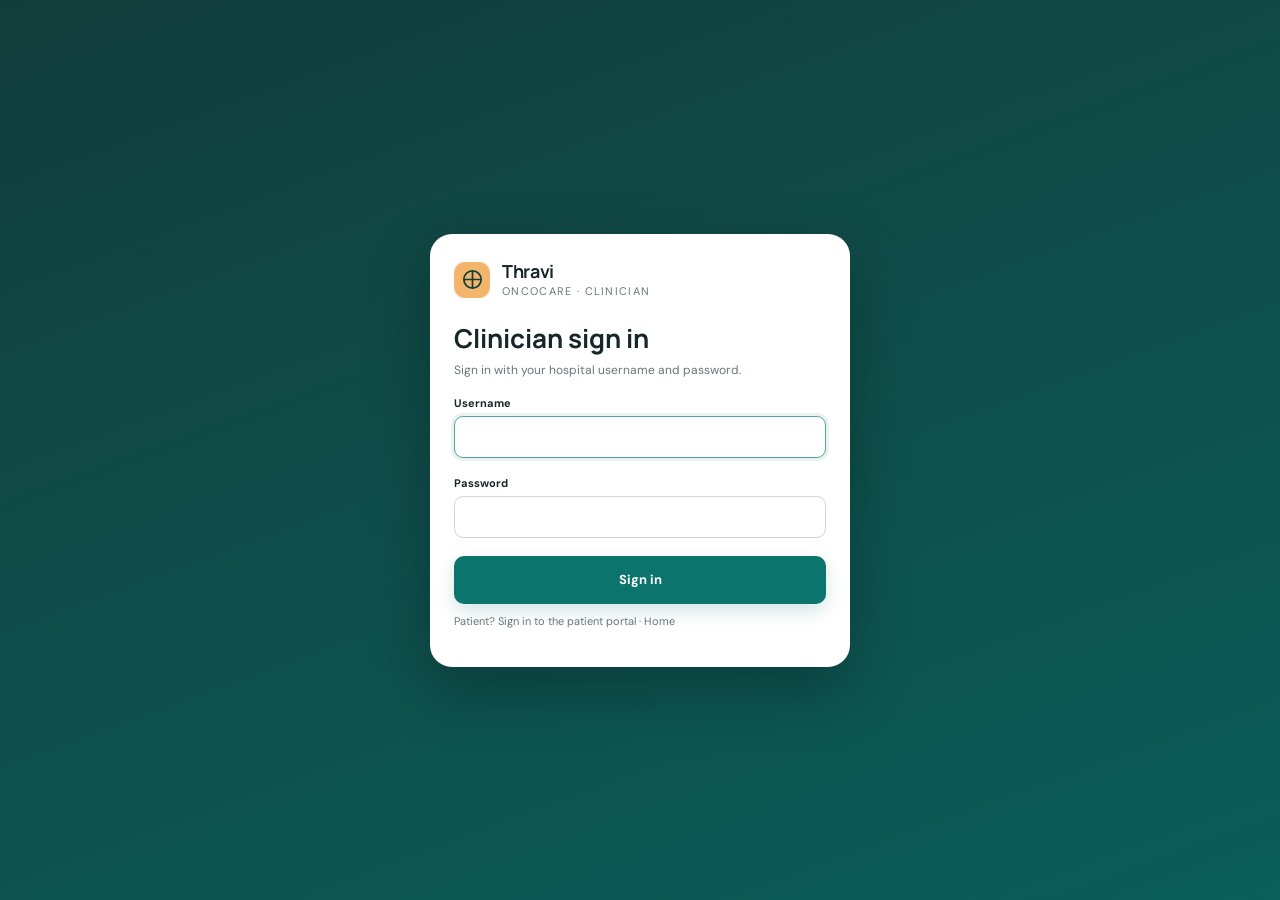
==== commit 5e935157: "Standard hospital logins: radiodoc, chemodoc, surgerydoc, staff - Clinicians sign in with a username" ====
--- a/index.html
+++ b/index.html
@@ -3,7 +3,7 @@
   <head>
     <meta charset="UTF-8" />
     <meta name="viewport" content="width=device-width, initial-scale=1.0" />
-    <meta name="description" content="Thravi OncoCare chemotherapy cycle intelligence prototype" />
+    <meta name="description" content="Thravi OncoCare: chemotherapy and radiotherapy workflows, running summaries and patient messaging" />
     <title>Thravi OncoCare</title>
     <link rel="preconnect" href="https://fonts.googleapis.com" />
     <link rel="preconnect" href="https://fonts.gstatic.com" crossorigin />
@@ -15,9 +15,9 @@
       <div class="login-card">
         <div class="brand"><span class="brand-mark" aria-hidden="true"><svg viewBox="0 0 24 24"><path d="M12 3v18M3 12h18" /><circle cx="12" cy="12" r="9" /></svg></span><span><strong>Thravi</strong><small>OncoCare · clinician</small></span></div>
         <h1>Clinician sign in</h1>
-        <p class="muted">Use your registered mobile number. OTP sign-in is coming; a temporary password is used for now.</p>
+        <p class="muted">Sign in with your hospital username and password.</p>
         <form id="doctorLoginForm" novalidate>
-          <label class="field"><span>Mobile number</span><input name="phone" type="tel" inputmode="tel" autocomplete="username" required /></label>
+          <label class="field"><span>Username</span><input name="username" type="text" autocapitalize="none" autocorrect="off" spellcheck="false" autocomplete="username" required /></label>
           <label class="field"><span>Password</span><input name="password" type="password" autocomplete="current-password" required /></label>
           <p class="form-error" role="alert" hidden></p>
           <button class="button primary full" type="submit">Sign in</button>
@@ -34,9 +34,25 @@
         <nav class="nav-list">
           <a class="nav-item" href="#patients" data-nav="patients"><span class="nav-icon">♙</span><span>Patients</span></a>
           <a class="nav-item" href="#inbox" data-nav="inbox"><span class="nav-icon">✉</span><span>Patient messages</span><span class="nav-badge hidden" id="inboxBadge">0</span></a>
+          <a class="nav-item" href="#whatsapp" data-nav="whatsapp"><span class="nav-icon">◍</span><span>WhatsApp</span><span class="nav-badge hidden" id="waBadge">0</span></a>
           <div id="navPatient" class="nav-group hidden">
             <p class="nav-caption" id="navPatientName">Patient</p>
             <a class="nav-item" data-nav="patient" href="#"><span class="nav-icon">◉</span><span>Patient record</span></a>
+            <a class="nav-item" data-nav="summary" href="#"><span class="nav-icon">≡</span><span>Running summary</span></a>
+          </div>
+          <div id="navSX" class="nav-group hidden">
+            <p class="nav-caption" id="navSXName">Surgery</p>
+            <a class="nav-item" data-nav="sx-plan" href="#"><span class="nav-icon">◎</span><span>Plan &amp; pre-op</span></a>
+            <a class="nav-item" data-nav="sx-operation" href="#"><span class="nav-icon">✚</span><span>Operation note</span></a>
+            <a class="nav-item" data-nav="sx-postop" href="#"><span class="nav-icon">▤</span><span>Post-op course</span></a>
+            <a class="nav-item" data-nav="sx-pathology" href="#"><span class="nav-icon">✓</span><span>Pathology &amp; discharge</span></a>
+          </div>
+          <div id="navRT" class="nav-group hidden">
+            <p class="nav-caption" id="navRTName">Radiotherapy</p>
+            <a class="nav-item" data-nav="rt-plan" href="#"><span class="nav-icon">◎</span><span>Prescription &amp; plan</span></a>
+            <a class="nav-item" data-nav="rt-daily" href="#"><span class="nav-icon">▤</span><span>Daily treatment</span></a>
+            <a class="nav-item" data-nav="rt-weekly" href="#"><span class="nav-icon">◇</span><span>Weekly review</span></a>
+            <a class="nav-item" data-nav="rt-complete" href="#"><span class="nav-icon">✓</span><span>Completion</span></a>
           </div>
           <div id="navPlan" class="nav-group hidden">
             <p class="nav-caption" id="navPlanName">Treatment plan</p>
@@ -172,6 +188,100 @@
             <div id="timelineSummary"></div>
             <div id="timeline" class="timeline top-gap"></div>
           </section>
+
+          <!-- Radiation oncology: prescription & plan -->
+          <section class="view" data-view="rt-plan" aria-labelledby="rtPlanTitle">
+            <div class="page-heading compact">
+              <div><p class="eyebrow">Radiation oncology</p><h1 id="rtPlanTitle">Prescription &amp; plan</h1><p class="rt-subtitle"></p></div>
+              <div class="heading-actions" id="rtPlanActions"></div>
+            </div>
+            <div id="rtPlan"></div>
+          </section>
+
+          <!-- Radiation oncology: daily treatment record -->
+          <section class="view" data-view="rt-daily" aria-labelledby="rtDailyTitle">
+            <div class="page-heading compact">
+              <div><p class="eyebrow">Radiation oncology</p><h1 id="rtDailyTitle">Daily treatment</h1><p class="rt-subtitle"></p></div>
+            </div>
+            <div id="rtDaily"></div>
+          </section>
+
+          <!-- Radiation oncology: weekly review -->
+          <section class="view" data-view="rt-weekly" aria-labelledby="rtWeeklyTitle">
+            <div class="page-heading compact">
+              <div><p class="eyebrow">Radiation oncology</p><h1 id="rtWeeklyTitle">Weekly review</h1><p>Early reactions during radiation therapy, graded with CTCAE terms and confirmed by the clinician, with the decision for the coming week.</p></div>
+              <button class="button primary" data-rt="new-review">+ Record weekly review</button>
+            </div>
+            <div id="rtWeekly"></div>
+          </section>
+
+          <!-- Radiation oncology: completion -->
+          <section class="view" data-view="rt-complete" aria-labelledby="rtCompleteTitle">
+            <div class="page-heading compact">
+              <div><p class="eyebrow">Radiation oncology</p><h1 id="rtCompleteTitle">Completion summary</h1><p class="rt-subtitle"></p></div>
+            </div>
+            <div id="rtComplete"></div>
+          </section>
+
+          <!-- Surgical oncology -->
+          <section class="view" data-view="sx-plan" aria-labelledby="sxplanTitle">
+            <div class="page-heading compact">
+              <div><p class="eyebrow">Surgical oncology</p><h1 id="sxplanTitle">Plan &amp; pre-op</h1><p class="sx-subtitle"></p></div>
+              <div class="heading-actions" id="sxplanActions"></div>
+            </div>
+            <div id="sxplan"></div>
+          </section>
+
+          <section class="view" data-view="sx-operation" aria-labelledby="sxoperationTitle">
+            <div class="page-heading compact">
+              <div><p class="eyebrow">Surgical oncology</p><h1 id="sxoperationTitle">Operation note</h1><p class="sx-subtitle"></p></div>
+              <div class="heading-actions" id="sxoperationActions"></div>
+            </div>
+            <div id="sxoperation"></div>
+          </section>
+
+          <section class="view" data-view="sx-postop" aria-labelledby="sxpostopTitle">
+            <div class="page-heading compact">
+              <div><p class="eyebrow">Surgical oncology</p><h1 id="sxpostopTitle">Post-operative course</h1><p class="sx-subtitle"></p></div>
+              <div class="heading-actions" id="sxpostopActions"></div>
+            </div>
+            <div id="sxpostop"></div>
+          </section>
+
+          <section class="view" data-view="sx-pathology" aria-labelledby="sxpathologyTitle">
+            <div class="page-heading compact">
+              <div><p class="eyebrow">Surgical oncology</p><h1 id="sxpathologyTitle">Histopathology &amp; discharge</h1><p class="sx-subtitle"></p></div>
+              <div class="heading-actions" id="sxpathologyActions"></div>
+            </div>
+            <div id="sxpathology"></div>
+          </section>
+
+          <!-- Running summary -->
+          <section class="view" data-view="summary" aria-labelledby="summaryTitle">
+            <div class="page-heading compact">
+              <div><p class="eyebrow">Running summary</p><h1 id="summaryTitle">Patient summary</h1><p id="summarySubtitle"></p></div>
+              <div class="heading-actions"><button class="button secondary" data-rec="add-note">+ Note</button><button class="button secondary" data-rec="upload-doc">Upload report</button><button class="button primary" data-rec="new-discharge">Create discharge summary</button></div>
+            </div>
+            <div id="summaryContent"></div>
+          </section>
+
+          <!-- Discharge summary editor -->
+          <section class="view" data-view="discharge" aria-labelledby="dischargeTitle">
+            <div class="page-heading compact">
+              <div><p class="eyebrow" id="dischargeEyebrow">Discharge summary</p><h1 id="dischargeTitle">Discharge summary</h1><p id="dischargeSubtitle"></p></div>
+              <div class="heading-actions" id="dischargeActions"></div>
+            </div>
+            <div id="dischargeContent"></div>
+          </section>
+
+          <!-- WhatsApp -->
+          <section class="view" data-view="whatsapp" aria-labelledby="waTitle">
+            <div class="page-heading compact">
+              <div><p class="eyebrow">Patient communication</p><h1 id="waTitle">WhatsApp</h1><p>Everything you send from the chart (plans, prescriptions, summaries, reminders) arrives here. Patients reply by text or voice: the agent registers complaints, runs the CTCAE check-in and answers schedule questions from the record. It never gives medical advice; red flags always get the fixed emergency message.</p></div>
+              <span id="waModeBadge" class="chip"></span>
+            </div>
+            <div id="waContent"></div>
+          </section>
         </main>
       </div>
     </div>
@@ -232,6 +342,7 @@
         <div class="modal-heading"><div><p class="eyebrow">Step 2 of 2 · Review each cycle</p><h2 id="planPreviewTitle">Review cycles before saving</h2><p id="planPreviewSummary" class="muted"></p></div><button class="close-button" data-close-modal aria-label="Close">×</button></div>
         <form id="planPreviewForm" novalidate>
           <div id="planPreviewCycles" class="preview-cycles"></div>
+          <div class="wa-tick-holder"></div>
           <p class="form-error" role="alert" hidden></p>
           <div class="modal-actions"><button class="button secondary" type="button" data-action="plan-back">← Back</button><button class="button primary" type="submit">Save plan and cycles</button></div>
         </form>
@@ -284,6 +395,7 @@
             <label class="field"><span>Recorded by</span><input name="recorded_by" value="" maxlength="80" /></label>
             <label class="field span-2"><span>Clinical rationale</span><textarea name="rationale" rows="3" maxlength="2000" placeholder="Why was the cycle modified, delayed, held or stopped?"></textarea></label>
           </div>
+          <div class="wa-tick-holder"></div>
           <p class="form-error" role="alert" hidden></p>
           <div class="modal-actions"><button class="button secondary" type="button" data-close-modal>Cancel</button><button class="button primary" type="submit">Save and sign</button></div>
         </form>
@@ -377,6 +489,142 @@
         </form>
       </div>
     </div>
+
+    <!-- Choose the kind of plan -->
+    <div class="modal" id="choosePlanModal" role="dialog" aria-modal="true" aria-labelledby="choosePlanTitle" hidden>
+      <div class="modal-backdrop" data-close-modal></div>
+      <div class="modal-card large">
+        <div class="modal-heading"><div><p class="eyebrow">Treatment plans</p><h2 id="choosePlanTitle">Add a treatment plan</h2><p class="muted">A patient can have any number of medical, surgical and radiation plans; they appear together in date order.</p></div><button class="close-button" data-close-modal aria-label="Close">×</button></div>
+        <div class="plan-chooser">
+          <button type="button" class="plan-choice mod-medical" data-action="new-plan"><span class="mod-tag mod-medical">Medical</span><strong>Chemotherapy plan</strong><small>Regimen, cycles, drugs and doses; pre-cycle labs and CTCAE review</small></button>
+          <button type="button" class="plan-choice mod-surgical" data-sx="new-case"><span class="mod-tag mod-surgical">Surgical</span><strong>Surgery</strong><small>Planned procedure, pre-op checklist, operation note, post-op course, histopathology, discharge</small></button>
+          <button type="button" class="plan-choice mod-radiation" data-rt="new-course"><span class="mod-tag mod-radiation">Radiation</span><strong>Radiotherapy course</strong><small>Prescription by phase, plan approval, daily fractions, weekly review</small></button>
+        </div>
+      </div>
+    </div>
+
+    <!-- Radiotherapy course (create / edit) -->
+    <div class="modal" id="rtCourseModal" role="dialog" aria-modal="true" aria-labelledby="rtCourseTitle" hidden>
+      <div class="modal-backdrop" data-close-modal></div>
+      <div class="modal-card preview-modal">
+        <div class="modal-heading"><div><p class="eyebrow">Radiation oncology · case sheet</p><h2 id="rtCourseTitle">New radiotherapy course</h2><p class="muted">Cover sheet: diagnosis, prescription by phase and set-up data. The plan is approved by the physicist and radiation oncologist before treatment.</p></div><button class="close-button" data-close-modal aria-label="Close">×</button></div>
+        <form id="rtCourseForm" novalidate>
+          <div class="form-grid three">
+            <label class="field span-2"><span>Site / target volume</span><input name="site" maxlength="160" placeholder="e.g. Right breast + supraclavicular fossa" required /></label>
+            <label class="field"><span>Site group</span><select name="site_group"></select></label>
+            <label class="field"><span>Laterality</span><select name="laterality"><option value="">Not applicable</option><option value="right">Right</option><option value="left">Left</option><option value="bilateral">Bilateral</option><option value="midline">Midline</option></select></label>
+            <label class="field"><span>Intent</span><select name="intent"><option value="">Not recorded</option><option value="curative">Curative</option><option value="adjuvant">Adjuvant</option><option value="neoadjuvant">Neoadjuvant</option><option value="palliative">Palliative</option><option value="other">Other</option></select></label>
+            <label class="field"><span>Machine</span><input name="machine" maxlength="80" value="Elekta Versa HD" /></label>
+            <label class="field span-2"><span>Diagnosis</span><input name="diagnosis" maxlength="250" /></label>
+            <label class="field"><span>Stage</span><input name="stage" maxlength="80" placeholder="e.g. pT2 N1a M0" /></label>
+            <label class="field span-2"><span>Histopathology</span><input name="histopathology" maxlength="200" placeholder="e.g. Invasive ductal carcinoma" /></label>
+            <label class="field"><span>Consultant</span><input name="consultant" maxlength="80" /></label>
+            <label class="field"><span>Referred by</span><input name="referred_by" maxlength="80" /></label>
+            <label class="field"><span>Planned start</span><input name="start_date" type="date" /></label>
+            <label class="field"><span>Baseline weight (kg)</span><input name="baseline_weight_kg" type="number" min="2" max="400" step="0.1" /></label>
+            <label class="field"><span>Concurrent chemotherapy</span><select name="chemo_plan_id"><option value="">None</option></select></label>
+            <fieldset class="field span-3 day-picker"><legend>Treatment days</legend><div id="rtDays"></div></fieldset>
+          </div>
+          <div class="plan-cycle-setup">
+            <div class="section-row"><div><p class="eyebrow">Prescription</p><p class="muted">One row per phase. Dose per fraction in cGy (e.g. 270 for 2.7 Gy).</p></div><button class="button secondary small" type="button" data-rt="add-phase">+ Add phase</button></div>
+            <div id="rtPhaseRows" class="med-rows"></div>
+            <p class="rt-total" id="rtTotal"></p>
+          </div>
+          <details class="plan-cycle-setup rt-setup" id="rtSetupBlock"><summary><span class="eyebrow">Set-up data</span> <span class="muted">head rest, arm position, immobilisation, bladder, bolus</span></summary>
+            <div class="form-grid three">
+              <label class="field"><span>Head rest</span><select name="head_rest"><option value="">—</option><option>A</option><option>B</option><option>C</option><option>D</option></select></label>
+              <label class="field"><span>Arm position</span><select name="arm_position"><option value="">—</option><option>Above head</option><option>By the side</option><option>On chest</option></select></label>
+              <label class="field"><span>Immobilisation</span><input name="immobilisation" list="rtImmobList" maxlength="80" /></label>
+              <label class="field"><span>Bladder</span><select name="bladder"><option value="">—</option><option>Empty</option><option>Half full</option><option>Full</option></select></label>
+              <label class="field"><span>Bolus</span><input name="bolus_cm" maxlength="40" placeholder="e.g. 0.5 cm or None" /></label>
+              <label class="field"><span>Knee rest</span><input name="knee_rest" maxlength="40" /></label>
+              <label class="field span-3"><span>Special instructions</span><input name="special_instructions" maxlength="300" /></label>
+            </div>
+          </details>
+          <label class="field top-gap"><span>Notes</span><textarea name="notes" rows="2" maxlength="2000"></textarea></label>
+          <p class="form-error" role="alert" hidden></p>
+          <div class="modal-actions"><button class="button secondary" type="button" data-close-modal>Cancel</button><button class="button primary" type="submit" id="rtCourseSubmit">Save course</button></div>
+        </form>
+      </div>
+    </div>
+
+    <!-- Radiotherapy generic dialog (approve, constraints, phase plan data, status, reopen) -->
+    <div class="modal" id="rtDialog" role="dialog" aria-modal="true" aria-labelledby="rtDialogTitle" hidden>
+      <div class="modal-backdrop" data-close-modal></div>
+      <div class="modal-card large">
+        <div class="modal-heading"><div><p class="eyebrow" id="rtDialogEyebrow">Radiation oncology</p><h2 id="rtDialogTitle">Dialog</h2><p class="muted" id="rtDialogSub"></p></div><button class="close-button" data-close-modal aria-label="Close">×</button></div>
+        <form id="rtDialogForm" novalidate>
+          <div id="rtDialogBody"></div>
+          <p class="form-error" role="alert" hidden></p>
+          <div class="modal-actions"><button class="button secondary" type="button" data-close-modal>Cancel</button><button class="button primary" type="submit" id="rtDialogSubmit">Save</button></div>
+        </form>
+      </div>
+    </div>
+
+    <!-- Surgery dialog (case, operation note, post-op note, pathology, discharge) -->
+    <div class="modal" id="sxDialog" role="dialog" aria-modal="true" aria-labelledby="sxDialogTitle" hidden>
+      <div class="modal-backdrop" data-close-modal></div>
+      <div class="modal-card preview-modal">
+        <div class="modal-heading"><div><p class="eyebrow" id="sxDialogEyebrow">Surgical oncology</p><h2 id="sxDialogTitle">Surgery</h2><p class="muted" id="sxDialogSub"></p></div><button class="close-button" data-close-modal aria-label="Close">×</button></div>
+        <form id="sxDialogForm" novalidate>
+          <div id="sxDialogBody"></div>
+          <p class="form-error" role="alert" hidden></p>
+          <div class="modal-actions"><button class="button secondary" type="button" data-close-modal>Cancel</button><button class="button primary" type="submit" id="sxDialogSubmit">Save</button></div>
+        </form>
+      </div>
+    </div>
+
+    <!-- Weekly review -->
+    <div class="modal" id="rtReviewModal" role="dialog" aria-modal="true" aria-labelledby="rtReviewTitle" hidden>
+      <div class="modal-backdrop" data-close-modal></div>
+      <div class="modal-card preview-modal">
+        <div class="modal-heading"><div><p class="eyebrow">Early reactions during radiation therapy</p><h2 id="rtReviewTitle">Weekly review</h2><p class="muted" id="rtReviewSub"></p></div><button class="close-button" data-close-modal aria-label="Close">×</button></div>
+        <form id="rtReviewForm" novalidate>
+          <div class="form-grid three">
+            <label class="field"><span>Review date</span><input type="date" name="review_date" required /></label>
+            <label class="field"><span>Week</span><input type="number" name="week_number" min="1" max="20" step="1" /></label>
+            <label class="field"><span>Weight (kg)</span><input type="number" name="weight_kg" min="2" max="400" step="0.1" /><small class="muted" id="rtWeightNote"></small></label>
+          </div>
+          <div id="rtReviewRows" class="rt-review-rows"></div>
+          <fieldset class="rt-decisions"><legend>Decision for the coming week</legend><div id="rtDecisionOptions"></div></fieldset>
+          <div class="form-grid" id="rtDecisionReason">
+            <label class="field"><span>Reason category</span><select name="reason_category"><option value="">Select reason</option></select></label>
+            <label class="field"><span>Reviewed by</span><input name="reviewed_by" maxlength="80" /></label>
+            <label class="field span-2"><span>Clinical rationale / supportive care</span><textarea name="rationale" rows="2" maxlength="2000"></textarea></label>
+          </div>
+          <label class="field"><span>Notes</span><textarea name="notes" rows="2" maxlength="2000"></textarea></label>
+          <label class="confirm-check"><input type="checkbox" name="confirmed" /><span>I examined the patient, reviewed the displayed CTCAE criteria and confirm these grades.</span></label>
+          <p class="form-error" role="alert" hidden></p>
+          <div class="modal-actions"><button class="button danger-outline hidden" type="button" data-rt="delete-review">Delete</button><span class="spacer"></span><button class="button secondary" type="button" data-close-modal>Cancel</button><button class="button primary" type="submit">Save and sign</button></div>
+        </form>
+      </div>
+    </div>
+
+    <!-- Records dialog (note, report upload, new discharge summary, finalise) -->
+    <div class="modal" id="recDialog" role="dialog" aria-modal="true" aria-labelledby="recDialogTitle" hidden>
+      <div class="modal-backdrop" data-close-modal></div>
+      <div class="modal-card large">
+        <div class="modal-heading"><div><p class="eyebrow" id="recDialogEyebrow">Patient record</p><h2 id="recDialogTitle">Dialog</h2><p class="muted" id="recDialogSub"></p></div><button class="close-button" data-close-modal aria-label="Close">×</button></div>
+        <form id="recDialogForm" novalidate>
+          <div id="recDialogBody"></div>
+          <p class="form-error" role="alert" hidden></p>
+          <div class="modal-actions"><button class="button secondary" type="button" data-close-modal>Cancel</button><button class="button primary" type="submit" id="recDialogSubmit">Save</button></div>
+        </form>
+      </div>
+    </div>
+
+    <!-- WhatsApp compose / approve -->
+    <div class="modal" id="waModal" role="dialog" aria-modal="true" aria-labelledby="waModalTitle" hidden>
+      <div class="modal-backdrop" data-close-modal></div>
+      <div class="modal-card large">
+        <div class="modal-heading"><div><p class="eyebrow">WhatsApp · clinician approval</p><h2 id="waModalTitle">Send on WhatsApp</h2><p class="muted" id="waModalSub"></p></div><button class="close-button" data-close-modal aria-label="Close">×</button></div>
+        <form id="waForm" novalidate>
+          <div id="waFormBody"></div>
+          <p class="form-error" role="alert" hidden></p>
+          <div class="modal-actions"><button class="button secondary" type="button" data-close-modal>Cancel</button><button class="button primary" type="submit" id="waSubmit">Continue</button></div>
+        </form>
+      </div>
+    </div>
     <!-- Confirm -->
     <div class="modal" id="confirmModal" role="alertdialog" aria-modal="true" aria-labelledby="confirmTitle" hidden>
       <div class="modal-backdrop" data-close-modal></div>
@@ -389,6 +637,11 @@
 
     <div id="chartTooltip" class="chart-tooltip" hidden></div>
     <div id="toast" class="toast" role="status" aria-live="polite"></div>
+    <datalist id="rtImmobList"><option value="Aquaplast mask"><option value="Vacloc"><option value="Breast board"><option value="Knee-and-foot rest"><option value="Thermoplastic pelvic mould"></datalist>
     <script src="/app.js"></script>
+    <script src="/rt.js"></script>
+    <script src="/surgery.js"></script>
+    <script src="/records.js"></script>
+    <script src="/whatsapp.js"></script>
   </body>
 </html>
--- a/styles.css
+++ b/styles.css
@@ -851,3 +851,326 @@
 .ci-compact { display: flex; flex-wrap: wrap; gap: 6px; margin: 6px 0; }
 @media (max-width: 640px) { .ci-head { flex-direction: column; } .ci-answers th { width: 50%; } }
 .ci-answers th { text-transform: none; letter-spacing: 0; background: none; font-size: 13px; }
+.ci-heard { display: block; margin-top: 2px; font-weight: 500; color: var(--muted); font-size: 12px; }
+
+/* ------------------------------------------------------------------ v0.9: radiation oncology, summaries, WhatsApp */
+.chip-wa { background: #dcf8c6; color: #136c3a; }
+#waModeBadge { white-space: nowrap; }
+.panel-note { margin: 12px 0 0; padding: 10px 12px; border-radius: 10px; background: #f5f8f7; color: #3e5452; font-size: 12px; line-height: 1.5; }
+.form-grid.three { grid-template-columns: repeat(3, 1fr); }
+.form-grid.three .span-2 { grid-column: span 2; }
+.form-grid.three .span-3 { grid-column: 1 / -1; }
+.form-grid.six { grid-template-columns: 140px minmax(150px, 1.4fr) 100px 100px 110px minmax(150px, 2fr); }
+.heading-actions.wrap { flex-wrap: wrap; }
+.hero-link { color: #f2c98d; text-decoration: underline; text-underline-offset: 3px; }
+.signal-icon.info { background: var(--teal-soft); color: var(--teal); }
+.definition-grid.four { grid-template-columns: repeat(4, 1fr); }
+.definition-grid.four div:nth-last-child(-n+4) { border-bottom: 0; }
+
+/* Course form */
+.rt-phase-row { grid-template-columns: minmax(130px, 1.4fr) 110px 95px minmax(130px, 1.6fr) 90px 80px 34px; }
+.rt-total { margin: 10px 2px 0; font-size: 13px; color: var(--ink); }
+.rt-setup summary { cursor: pointer; padding: 4px 0 10px; }
+.rt-setup summary .eyebrow { display: inline; }
+.day-picker { border: 0; padding: 0; margin: 0 0 14px; }
+.day-picker legend { font-size: 11px; font-weight: 700; margin-bottom: 6px; }
+.day-picker > div { display: flex; flex-wrap: wrap; gap: 6px; }
+.day-chip { position: relative; }
+.day-chip input { position: absolute; opacity: 0; inset: 0; min-height: 0; cursor: pointer; }
+.day-chip span { display: inline-grid; place-items: center; min-width: 50px; height: 36px; padding: 0 10px; border: 1px solid var(--line); border-radius: 9px; font-size: 12px; font-weight: 700; color: var(--muted); }
+.day-chip input:checked + span { background: var(--teal); border-color: var(--teal); color: white; }
+.day-chip input:focus-visible + span { box-shadow: 0 0 0 3px rgba(85,164,155,.25); }
+
+/* Tables */
+.rt-table { min-width: 680px; }
+.rt-table td { padding: 11px 12px; }
+.rt-table .current-row td { background: #f3faf8; }
+.compact-table { min-width: 520px; }
+.rt-log td { padding: 8px 10px; font-variant-numeric: tabular-nums; }
+.rt-log .gap-line td { background: var(--amber-soft); color: var(--amber); font-weight: 600; }
+.rt-log .gap-line.unexplained td { background: var(--red-soft); color: var(--red); }
+.rt-log .extra-line td { background: #f6f2ff; }
+.approval-line { margin-bottom: 14px; padding: 11px 13px; border-radius: 11px; font-size: 12px; }
+.approval-line.ok { background: #e8f4ec; color: #2f6a47; }
+.approval-line.pending { background: var(--amber-soft); color: var(--amber); }
+.rt-events { display: grid; }
+.rt-event { display: grid; grid-template-columns: 150px 1fr auto; gap: 12px; padding: 8px 0; border-top: 1px solid var(--soft-line); font-size: 12px; }
+.rt-event:first-child { border-top: 0; }
+
+/* Daily sheet */
+.rt-fraction-form .field { margin-bottom: 8px; }
+.rt-fraction-foot { display: flex; flex-wrap: wrap; gap: 14px; align-items: center; margin-top: 4px; }
+.rt-fraction-foot .form-error { margin: 0; }
+.gap-row { display: grid; grid-template-columns: 160px minmax(180px, 1fr) minmax(160px, 1.4fr) auto; gap: 10px; align-items: center; padding: 10px 0; border-top: 1px solid var(--soft-line); }
+.gap-row:first-of-type { border-top: 0; }
+
+/* Weekly review */
+.rt-matrix { min-width: 560px; }
+.rt-matrix th[scope=row] { background: transparent; color: var(--ink); font-size: 12px; text-transform: none; letter-spacing: 0; white-space: nowrap; }
+.rt-matrix thead th small { display: block; margin-top: 2px; font-weight: 600; letter-spacing: 0; text-transform: none; }
+.rt-matrix td { padding: 9px 10px; text-align: center; }
+.rt-matrix td small { display: block; margin-top: 2px; color: var(--muted); font-size: 10px; }
+.rt-matrix tr.dim th, .rt-matrix tr.dim td { opacity: .55; }
+.g0 { color: #3a8a5c; font-weight: 800; }
+.grade-badge.small { min-width: 28px; height: 24px; font-size: 11px; }
+.rt-review-line { display: flex; justify-content: space-between; gap: 16px; padding: 13px 0; border-top: 1px solid var(--soft-line); }
+.rt-review-line:first-of-type { border-top: 0; }
+.rt-review-line p { margin: 5px 0 0; font-size: 12px; }
+.rt-review-line > div:last-child { text-align: right; }
+.rt-review-rows { display: grid; gap: 10px; margin: 4px 0 16px; }
+.rt-row { padding: 12px 14px; border: 1px solid var(--line); border-radius: 13px; }
+.rt-row.relevant { border-color: #b7d8d2; background: #f7fbfa; }
+.rt-row h3 { margin: 0 0 6px; font-size: 13px; }
+.rt-term { display: grid; grid-template-columns: minmax(150px, 210px) auto minmax(0, 1fr); gap: 4px 12px; align-items: center; padding: 6px 0; border-top: 1px dashed var(--soft-line); }
+.rt-term:first-of-type { border-top: 0; }
+.rt-term-head strong { display: block; font-size: 12px; }
+.rt-term-head .muted { font-size: 10px; }
+.rt-term .rt-criterion { grid-column: 3; margin: 0; color: var(--muted); font-size: 11px; line-height: 1.35; }
+.rt-term.graded .rt-criterion { color: var(--ink); }
+.rt-term-note { grid-column: 2 / -1; min-height: 32px; padding: 6px 9px; font-size: 12px; }
+.grade-pills { display: flex; gap: 4px; }
+.grade-pills label { position: relative; }
+.grade-pills input { position: absolute; inset: 0; opacity: 0; min-height: 0; margin: 0; cursor: pointer; }
+.grade-pills span { display: inline-grid; place-items: center; min-width: 42px; height: 30px; padding: 0 8px; border: 1px solid var(--line); border-radius: 8px; font-size: 11px; font-weight: 700; color: var(--muted); background: white; }
+.grade-pills input:checked + span { background: var(--teal); border-color: var(--teal); color: white; }
+.grade-pills label:nth-child(n+3) input:checked + span { background: var(--orange); border-color: var(--orange); }
+.grade-pills label:nth-child(n+4) input:checked + span { background: var(--red); border-color: var(--red); }
+.grade-pills input:focus-visible + span { box-shadow: 0 0 0 3px rgba(85,164,155,.25); }
+.rt-other { padding: 10px 14px; border: 1px dashed var(--line); border-radius: 13px; }
+.rt-other summary { cursor: pointer; font-size: 12px; font-weight: 700; }
+.rt-other .rt-row { margin-top: 10px; }
+.rt-decisions { border: 0; padding: 0; margin: 0 0 12px; }
+.rt-decisions legend { font-size: 11px; font-weight: 700; margin-bottom: 8px; }
+.rt-decisions > div { display: flex; flex-wrap: wrap; gap: 6px; }
+.rt-decisions label { position: relative; }
+.rt-decisions input { position: absolute; inset: 0; opacity: 0; min-height: 0; cursor: pointer; }
+.rt-decisions span { display: inline-flex; align-items: center; min-height: 36px; padding: 0 12px; border: 1px solid var(--line); border-radius: 9px; font-size: 12px; font-weight: 700; color: var(--muted); }
+.rt-decisions input:checked + span { background: var(--teal-soft); border-color: var(--teal); color: var(--teal-dark); }
+.compact-options { grid-template-columns: repeat(3, 1fr); }
+
+/* Running summary */
+.snapshot-grid { display: grid; grid-template-columns: 1.3fr 1fr 1fr; gap: 14px; }
+.snap { padding: 18px; }
+.snap .eyebrow { margin-bottom: 10px; }
+.snap-line { display: grid; grid-template-columns: 1fr auto; gap: 2px 10px; padding: 8px 0; border-top: 1px solid var(--soft-line); font-size: 12px; }
+.snap-line:first-of-type { border-top: 0; padding-top: 0; }
+.snap-line strong { grid-column: 1; }
+.snap-line > span, .snap-line > .chip { grid-column: 1; }
+.snap-line .text-button { grid-column: 2; grid-row: 1 / span 3; align-self: center; }
+.snap-tox { display: grid; grid-template-columns: auto 1fr; gap: 0 10px; align-items: center; padding: 5px 0; font-size: 12px; }
+.snap-tox .muted { grid-column: 2; }
+.summary-layout { display: grid; grid-template-columns: minmax(0, 1fr) 340px; gap: 18px; align-items: start; }
+.narrative { margin: 0 0 10px; font-size: 14px; line-height: 1.75; }
+.sentence.unsupported { background: var(--amber-soft); border-bottom: 2px dotted var(--amber); }
+.cite { margin-left: 2px; padding: 0 4px; border: 0; border-radius: 4px; background: var(--teal-soft); color: var(--teal-dark); font-size: 9px; font-weight: 800; vertical-align: super; cursor: pointer; }
+.cite:hover { background: var(--teal); color: white; }
+.filter-chips { display: flex; flex-wrap: wrap; gap: 6px; margin-bottom: 12px; }
+.filter-chips .chip { border: 0; cursor: pointer; }
+.source-timeline { display: grid; }
+.source-date { margin: 14px 0 4px; color: var(--muted); font-size: 11px; text-transform: uppercase; letter-spacing: .08em; }
+.source-item { display: grid; grid-template-columns: 34px 92px minmax(0, 1fr) auto; gap: 10px; align-items: start; padding: 9px 8px; border-radius: 10px; font-size: 12px; transition: background .3s; }
+.source-item p { margin: 3px 0 0; color: var(--muted); line-height: 1.45; }
+.source-item.sev-warning { background: #fffaf0; }
+.source-item.sev-warning .source-id { color: var(--amber); }
+.source-item.sev-alert { background: var(--red-soft); }
+.source-item.sev-alert .source-id { color: var(--red); }
+.source-item.flash { background: #fff6dc; }
+.source-id { font-size: 10px; font-weight: 800; color: var(--muted); padding-top: 2px; }
+.kind-tag { justify-self: start; padding: 2px 8px; border-radius: 999px; font-size: 10px; font-weight: 800; background: #eef3f1; color: #3e5452; }
+.kind-rt { background: #e9e6fb; color: #4a3d99; }
+.kind-chemo { background: var(--teal-soft); color: var(--teal-dark); }
+.kind-tox { background: var(--orange-soft); color: var(--orange); }
+.kind-labs { background: #e6f0fb; color: #2d5b8f; }
+.kind-patient { background: #dcf8c6; color: #136c3a; }
+.kind-doc, .kind-note { background: #f1efe9; color: #6b5b3e; }
+.note-item { padding: 10px 0; border-top: 1px solid var(--soft-line); font-size: 12px; }
+.note-item:first-of-type { border-top: 0; padding-top: 0; }
+.note-item p { margin: 5px 0 0; line-height: 1.5; white-space: pre-line; }
+.note-actions { display: flex; gap: 12px; margin-top: 4px; }
+.danger-text { color: var(--red) !important; }
+.text-amber { color: var(--amber); }
+
+/* Discharge editor */
+.discharge-layout { display: grid; grid-template-columns: minmax(0, 1fr) 330px; gap: 18px; align-items: start; }
+.discharge-doc section { padding: 16px 0; border-top: 1px solid var(--soft-line); }
+.discharge-doc section:first-of-type { border-top: 0; }
+.discharge-doc h2 { display: flex; align-items: center; gap: 8px; margin: 0 0 10px; font-size: 13px; text-transform: uppercase; letter-spacing: .06em; color: var(--teal-dark); }
+.from-record, .method-tag, .req { padding: 2px 7px; border-radius: 999px; font-size: 9px; font-weight: 800; letter-spacing: .04em; text-transform: none; }
+.from-record { background: #eef3f1; color: var(--muted); }
+.method-tag { background: #e6f0fb; color: #2d5b8f; }
+.req { background: var(--amber-soft); color: var(--amber); }
+.ds-list { margin: 0 0 6px; padding-left: 18px; font-size: 13px; line-height: 1.55; }
+.ds-list ul { padding-left: 16px; color: var(--muted); font-size: 12px; }
+.narrative-preview { padding: 12px 14px; border-radius: 11px; background: #fbfcfc; border: 1px solid var(--soft-line); font-size: 13px; line-height: 1.7; }
+.edit-narrative { margin-top: 10px; }
+.edit-narrative summary { cursor: pointer; font-size: 12px; font-weight: 700; color: var(--teal); margin-bottom: 8px; }
+.draft-note, .locked-note { padding: 11px 13px; border-radius: 11px; font-size: 12px; margin-bottom: 4px; }
+.draft-note { background: var(--amber-soft); color: #6e4c0b; }
+.locked-note { background: #e8f4ec; color: #2f6a47; }
+.med-table { min-width: 760px; }
+.med-table td { padding: 5px 4px; }
+.med-table input { min-height: 34px; padding: 6px 8px; font-size: 12px; }
+.sticky-actions { position: sticky; bottom: 0; padding: 12px 0 2px; background: linear-gradient(transparent, white 30%); align-items: center; }
+.sources-panel { position: sticky; top: 92px; max-height: calc(100vh - 110px); overflow: auto; }
+.sources-panel h2 { margin: 0 0 6px; font-size: 16px; }
+.sources-panel .source-item { grid-template-columns: 30px minmax(0, 1fr); padding: 7px 4px; }
+.check-list { margin: 0 0 14px; padding: 0; list-style: none; display: grid; gap: 6px; font-size: 13px; }
+.check-list li::before { display: inline-block; width: 20px; font-weight: 800; }
+.check-list li.ok::before { content: "✓"; color: #2f6a47; }
+.check-list li.bad::before { content: "✗"; color: var(--red); }
+.check-list li.warn::before { content: "▲"; color: var(--amber); }
+.template-card { padding: 12px 0; border-top: 1px solid var(--soft-line); font-size: 13px; }
+.template-card:first-child { border-top: 0; }
+.template-card p { margin: 6px 0 0; }
+
+/* WhatsApp */
+.wa-layout { display: grid; grid-template-columns: 270px minmax(320px, 430px) minmax(240px, 1fr); gap: 18px; align-items: start; }
+.wa-threads { padding: 14px; max-height: calc(100vh - 210px); overflow: auto; }
+.wa-threads input { margin-bottom: 10px; }
+.wa-thread { display: grid; grid-template-columns: 36px minmax(0, 1fr) auto; gap: 10px; align-items: center; padding: 9px 8px; border-radius: 11px; color: inherit; }
+.wa-thread:hover { background: #f3f7f6; }
+.wa-thread.active { background: var(--teal-soft); }
+.wa-thread .avatar { width: 36px; height: 36px; background: #dcf8c6; color: #136c3a; }
+.wa-thread-main strong { display: block; font-size: 13px; }
+.wa-thread-main small { display: block; color: var(--muted); font-size: 11px; white-space: nowrap; overflow: hidden; text-overflow: ellipsis; }
+.wa-thread-side { display: grid; justify-items: end; gap: 3px; }
+.wa-thread-side .nav-badge { position: static; background: #25d366; }
+.wa-unmatched { margin-top: 12px; font-size: 12px; }
+.wa-phone { display: flex; flex-direction: column; height: calc(100vh - 210px); min-height: 520px; border-radius: 22px; overflow: hidden; border: 1px solid #cfdcd8; box-shadow: var(--shadow); background: #efeae2; }
+.wa-head { display: grid; grid-template-columns: 38px 1fr auto; gap: 10px; align-items: center; padding: 12px 14px; background: #075e54; color: white; }
+.wa-head .avatar { width: 38px; height: 38px; background: #dcf8c6; color: #075e54; }
+.wa-head strong { display: block; font-size: 14px; }
+.wa-head small { display: block; color: #c4e3dd; font-size: 11px; }
+.wa-window { padding: 3px 8px; border-radius: 999px; background: rgba(255,255,255,.14); font-size: 10px; font-weight: 700; }
+.wa-window.open { background: #25d366; color: #053a32; }
+.wa-body { flex: 1; overflow-y: auto; padding: 14px 12px; display: flex; flex-direction: column; gap: 6px;
+  background-color: #efeae2; background-image: radial-gradient(rgba(0,0,0,.035) 1px, transparent 1px); background-size: 14px 14px; }
+.wa-day { align-self: center; margin: 6px 0; padding: 3px 10px; border-radius: 8px; background: #e1f2fb; color: #3b5563; font-size: 11px; font-weight: 600; }
+.wa-msg { max-width: 82%; padding: 6px 9px 4px; border-radius: 10px; font-size: 13px; line-height: 1.4; box-shadow: 0 1px 1px rgba(0,0,0,.08); }
+.wa-msg.in { align-self: flex-start; background: white; border-top-left-radius: 2px; }
+.wa-msg.out { align-self: flex-end; background: #d9fdd3; border-top-right-radius: 2px; }
+.wa-msg.out.bot { background: #f0fbe9; }
+.wa-msg.scheduled { opacity: .72; border: 1px dashed #7fb27a; }
+.wa-msg.cancelled { opacity: .5; text-decoration: line-through; }
+.wa-msg.failed { border: 1px solid var(--red); }
+.wa-label { display: block; margin-bottom: 2px; color: #1f7a5a; font-size: 10px; font-weight: 800; }
+.wa-msg.bot .wa-label { color: #8a8f8c; }
+.wa-text { white-space: pre-wrap; word-break: break-word; }
+.wa-text a { color: #027eb5; text-decoration: underline; }
+.wa-msg audio { width: 230px; height: 34px; margin-top: 4px; }
+.wa-meta { display: flex; justify-content: flex-end; gap: 6px; align-items: center; margin-top: 2px; color: #7b8a86; font-size: 10px; }
+.wa-link { color: #027eb5; }
+.tick { color: #7b8a86; }
+.tick.read { color: #34b7f1; }
+.tick.fail { color: var(--red); font-weight: 700; }
+.wa-empty { margin: auto; padding: 24px; max-width: 280px; text-align: center; color: #5f6f6b; font-size: 13px; background: rgba(255,255,255,.8); border-radius: 12px; }
+.wa-compose { padding: 8px 10px 10px; background: #f0f2f5; }
+.wa-compose.live-note { color: var(--muted); font-size: 12px; text-align: center; }
+.wa-quick { display: flex; flex-wrap: wrap; gap: 5px; align-items: center; margin-bottom: 7px; }
+.wa-quick .chip { border: 0; cursor: pointer; background: white; }
+.wa-input { display: grid; grid-template-columns: 1fr 40px 40px; gap: 6px; }
+.wa-input input { border-radius: 20px; min-height: 40px; border-color: #dfe5e3; }
+.wa-mic, .wa-send { width: 40px; height: 40px; border: 0; border-radius: 50%; background: #00a884; color: white; font-size: 16px; display: grid; place-items: center; }
+.wa-mic { background: white; color: #54656f; border: 1px solid #dfe5e3; }
+.wa-mic.recording { background: var(--red); color: white; border-color: var(--red); animation: pulse 1.2s infinite; }
+@keyframes pulse { 50% { box-shadow: 0 0 0 6px rgba(185,59,73,.18); } }
+.wa-side .panel { padding: 18px; }
+.wa-actions { display: grid; gap: 7px; margin-top: 10px; }
+.wa-actions .button { justify-content: flex-start; }
+.wa-preview { padding: 14px; border-radius: 12px; background: #efeae2; margin-bottom: 12px; display: flex; flex-direction: column; }
+.wa-preview .wa-msg { max-width: 92%; }
+
+@media (max-width: 1180px) {
+  .wa-layout { grid-template-columns: 240px minmax(300px, 1fr); }
+  .wa-side { grid-column: 1 / -1; display: grid; grid-template-columns: repeat(auto-fit, minmax(240px, 1fr)); gap: 14px; }
+  .wa-side .top-gap { margin-top: 0; }
+  .summary-layout, .discharge-layout { grid-template-columns: 1fr; }
+  .sources-panel { position: static; max-height: 420px; }
+  .snapshot-grid { grid-template-columns: 1fr 1fr; }
+  .form-grid.six { grid-template-columns: repeat(3, 1fr); }
+}
+@media (max-width: 820px) {
+  .wa-layout { grid-template-columns: 1fr; }
+  .wa-threads { max-height: 260px; }
+  .wa-phone { height: 70vh; }
+  .snapshot-grid, .form-grid.three, .form-grid.six, .compact-options { grid-template-columns: 1fr; }
+  .form-grid.three .span-2, .form-grid.three .span-3 { grid-column: auto; }
+  .definition-grid.four { grid-template-columns: 1fr 1fr; }
+  .rt-phase-row { grid-template-columns: 1fr 1fr; }
+  .rt-phase-row .field:first-child { grid-column: 1 / -1; }
+  .rt-term { grid-template-columns: 1fr; }
+  .rt-term .rt-criterion, .rt-term-note { grid-column: 1; }
+  .gap-row { grid-template-columns: 1fr; }
+  .rt-event { grid-template-columns: 1fr; gap: 2px; }
+  .source-item { grid-template-columns: 30px minmax(0, 1fr); }
+  .source-item .kind-tag { grid-column: 2; }
+  .source-item > div, .source-item > a, .source-item > span:last-child { grid-column: 2; }
+  .rt-review-line { flex-direction: column; }
+  .rt-review-line > div:last-child { text-align: left; }
+}
+.check-alert { margin: 0 0 12px; padding: 10px 12px; border-radius: 9px; background: var(--red-soft); color: var(--red); font-size: 12px; }
+.patient-profile-grid > *, .summary-layout > *, .discharge-layout > *, .summary-main, .wa-layout > * { min-width: 0; }
+@media (max-width: 820px) { .heading-actions { flex-wrap: wrap; } }
+.wa-tick { margin: 10px 0 4px; padding: 10px 12px; border-radius: 10px; background: #effbe9; color: #1f5b37; }
+.wa-tick input:disabled + span { color: var(--muted); }
+.wa-msg.agent { background: #e7f6ff; }
+.wa-msg.agent .wa-label { color: #1b6a9a; }
+.wa-buttons { align-self: flex-end; display: grid; gap: 4px; width: min(82%, 300px); margin-top: -2px; }
+.wa-buttons button { padding: 8px; border: 0; border-radius: 8px; background: white; color: #027eb5; font-weight: 600; font-size: 13px; box-shadow: 0 1px 1px rgba(0,0,0,.08); cursor: pointer; }
+.wa-buttons button:hover { background: #f5fbff; }
+.wa-listen { margin-top: 4px; padding: 3px 8px; border: 1px solid #b9dfb2; border-radius: 999px; background: white; color: #1f7a5a; font-size: 11px; font-weight: 700; cursor: pointer; }
+
+/* ------------------------------------------------------------------ surgical oncology + unified plans */
+.mod-tag { display: inline-block; margin-right: 8px; padding: 2px 8px; border-radius: 999px; font-size: 10px; font-weight: 800; letter-spacing: .02em; vertical-align: 2px; }
+.mod-medical { --mod: #0b746c; --mod-soft: #e6f3f0; }
+.mod-surgical { --mod: #b5532a; --mod-soft: #fdeee6; }
+.mod-radiation { --mod: #4a3d99; --mod-soft: #ece9fb; }
+.mod-tag.mod-medical, .mod-tag.mod-surgical, .mod-tag.mod-radiation { background: var(--mod-soft); color: var(--mod); }
+.pathway { display: flex; gap: 0; margin: 0 0 16px; padding: 0; list-style: none; overflow-x: auto; }
+.pathway li { position: relative; flex: 1 0 150px; padding: 10px 14px 10px 18px; background: var(--mod-soft); border-left: 4px solid var(--mod); margin-right: 6px; border-radius: 0 10px 10px 0; }
+.pathway li span { display: block; color: var(--mod); font-size: 10px; font-weight: 800; text-transform: uppercase; letter-spacing: .08em; }
+.pathway li strong { display: block; font-size: 12px; line-height: 1.35; }
+.pathway li small { color: var(--muted); font-size: 11px; }
+.plan-chooser { display: grid; grid-template-columns: repeat(3, 1fr); gap: 12px; }
+.plan-choice { display: grid; gap: 6px; padding: 18px; text-align: left; border: 1px solid var(--line); border-top: 4px solid var(--mod); border-radius: 14px; background: white; cursor: pointer; }
+.plan-choice:hover { background: var(--mod-soft); }
+.plan-choice strong { font-size: 15px; }
+.plan-choice small { color: var(--muted); font-size: 12px; line-height: 1.45; }
+.plan-choice .mod-tag { justify-self: start; }
+.chip-sx { background: #fdeee6; color: #b5532a; }
+.kind-sx { background: #fdeee6; color: #b5532a; }
+.cd-badge { display: inline-block; align-self: center; line-height: 1.6; white-space: nowrap; padding: 1px 7px; border-radius: 6px; font-size: 10px; font-weight: 800; background: var(--amber-soft); color: var(--amber); }
+.cd-badge.cd-II { background: var(--orange-soft); color: var(--orange); }
+.cd-badge.cd-III, .cd-badge.cd-IV, .cd-badge.cd-V { background: var(--red-soft); color: var(--red); }
+.sx-hero { background: linear-gradient(115deg, #7a3a1f, #3d2418 75%); }
+.sx-checklist { display: grid; gap: 8px; }
+.sx-checklist .confirm-check { font-size: 13px; color: var(--ink); }
+.sx-checks { border: 0; padding: 0; margin: 4px 0 14px; display: grid; grid-template-columns: repeat(2, 1fr); gap: 6px 14px; }
+.sx-checks legend { font-size: 11px; font-weight: 700; margin-bottom: 8px; }
+.op-note .op-h { margin: 16px 0 4px; font-size: 11px; text-transform: uppercase; letter-spacing: .08em; color: var(--muted); }
+.op-note .op-p { margin: 0; font-size: 13px; line-height: 1.55; white-space: pre-line; }
+.postop-note { display: grid; grid-template-columns: 70px minmax(0, 1fr) auto; gap: 12px; padding: 12px 0; border-top: 1px solid var(--soft-line); font-size: 13px; }
+.postop-note:first-of-type { border-top: 0; }
+.postop-note.complication { background: #fff8f3; }
+.postop-note .pod { font: 800 14px "Manrope", sans-serif; color: var(--teal-dark); }
+.postop-note .pod small { display: block; font: 600 11px "DM Sans", sans-serif; color: var(--muted); }
+.postop-note p { margin: 4px 0; line-height: 1.5; }
+.cd-legend summary { cursor: pointer; }
+.cd-legend p { font-size: 12px; margin: 8px 0 0; line-height: 1.5; }
+.act-list { display: grid; gap: 2px; max-height: 640px; overflow-y: auto; padding-right: 4px; }
+.act-day { margin: 10px 0 2px; color: var(--muted); font-size: 11px; text-transform: uppercase; letter-spacing: .08em; }
+.act-item { display: grid; grid-template-columns: 18px 96px minmax(0, 1fr); gap: 10px; align-items: start; padding: 7px 8px; border-radius: 9px; font-size: 12px; cursor: pointer; }
+.act-item input { width: 16px; min-height: 16px; margin-top: 2px; accent-color: var(--teal); }
+.act-item strong { display: block; }
+.act-item small { display: block; margin-top: 2px; color: var(--muted); line-height: 1.45; white-space: pre-line; }
+.act-item.excluded { opacity: .45; }
+.act-item.excluded strong { text-decoration: line-through; }
+.act-item.sev-warning { background: #fffaf0; }
+.act-item.sev-alert { background: var(--red-soft); }
+@media (max-width: 820px) {
+  .plan-chooser, .sx-checks { grid-template-columns: 1fr; }
+  .act-item { grid-template-columns: 18px minmax(0, 1fr); }
+  .act-item .kind-tag { grid-column: 2; justify-self: start; }
+  .act-item > span:last-child { grid-column: 2; }
+  .postop-note { grid-template-columns: 56px minmax(0, 1fr) auto; }
+}
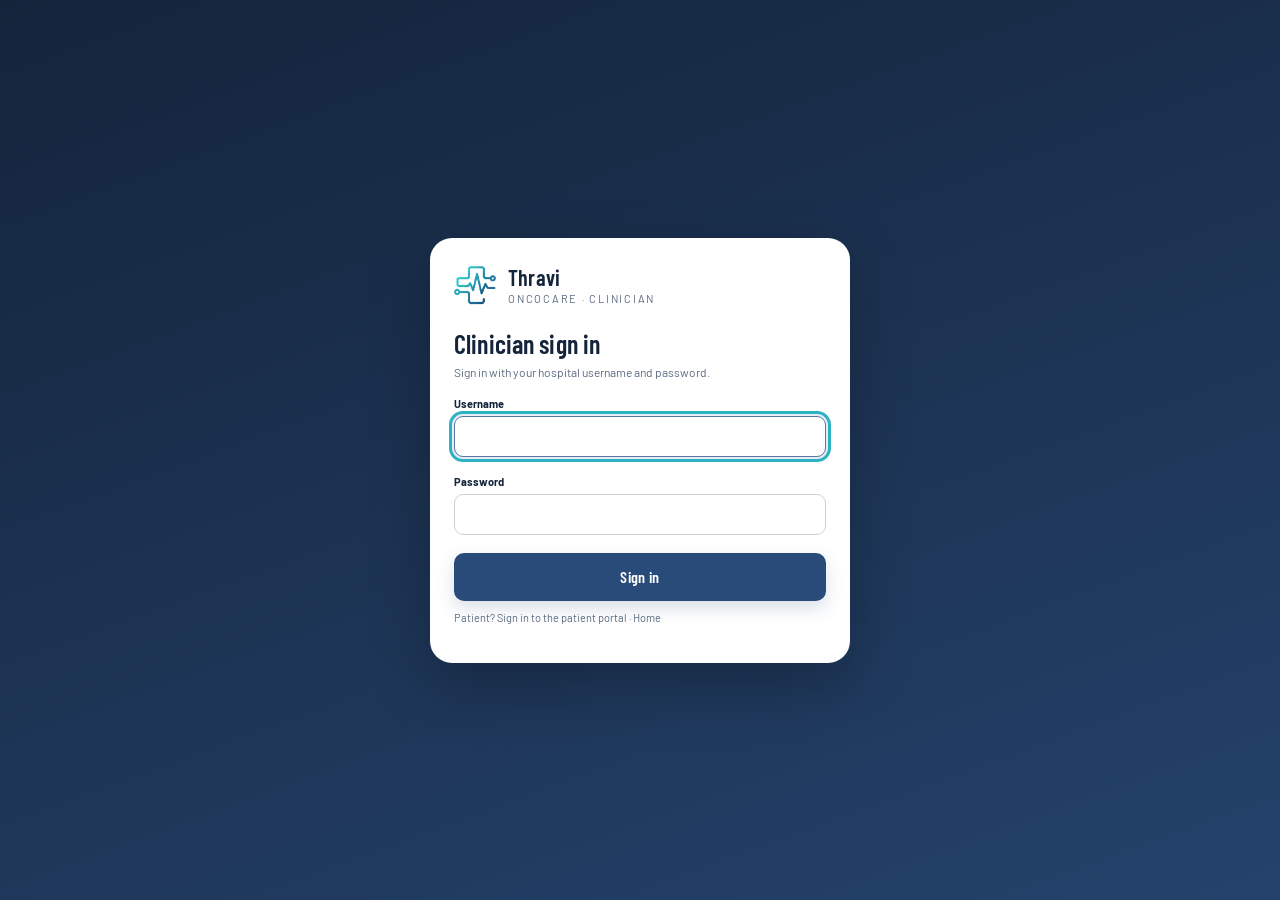
==== commit 9e108a0b: "Restyle home page, clinician app and patient portal to the thravi.in design - Home page rebuilt in t" ====
--- a/index.html
+++ b/index.html
@@ -5,15 +5,14 @@
     <meta name="viewport" content="width=device-width, initial-scale=1.0" />
     <meta name="description" content="Thravi OncoCare: chemotherapy and radiotherapy workflows, running summaries and patient messaging" />
     <title>Thravi OncoCare</title>
-    <link rel="preconnect" href="https://fonts.googleapis.com" />
-    <link rel="preconnect" href="https://fonts.gstatic.com" crossorigin />
-    <link href="https://fonts.googleapis.com/css2?family=DM+Sans:wght@400;500;600;700&family=Manrope:wght@600;700;800&display=swap" rel="stylesheet" />
+    <link rel="stylesheet" href="/fonts/fonts.css" />
+    <link rel="icon" type="image/png" href="/favicon.png" />
     <link rel="stylesheet" href="/styles.css" />
   </head>
   <body>
     <main id="doctorLogin" class="doctor-login" hidden>
       <div class="login-card">
-        <div class="brand"><span class="brand-mark" aria-hidden="true"><svg viewBox="0 0 24 24"><path d="M12 3v18M3 12h18" /><circle cx="12" cy="12" r="9" /></svg></span><span><strong>Thravi</strong><small>OncoCare · clinician</small></span></div>
+        <div class="brand"><img class="brand-mark" src="/thravi-mark.png" alt="" width="42" height="40" /><span><strong>Thravi</strong><small>OncoCare · clinician</small></span></div>
         <h1>Clinician sign in</h1>
         <p class="muted">Sign in with your hospital username and password.</p>
         <form id="doctorLoginForm" novalidate>
@@ -28,7 +27,7 @@
     <div class="app-shell">
       <aside class="sidebar" aria-label="Main navigation">
         <a class="brand" href="#patients" aria-label="Thravi OncoCare home">
-          <span class="brand-mark" aria-hidden="true"><svg viewBox="0 0 24 24"><path d="M12 3v18M3 12h18" /><circle cx="12" cy="12" r="9" /></svg></span>
+          <img class="brand-mark" src="/thravi-mark.png" alt="" width="42" height="40" />
           <span><strong>Thravi</strong><small>OncoCare</small></span>
         </a>
         <nav class="nav-list">
@@ -38,7 +37,7 @@
           <div id="navPatient" class="nav-group hidden">
             <p class="nav-caption" id="navPatientName">Patient</p>
             <a class="nav-item" data-nav="patient" href="#"><span class="nav-icon">◉</span><span>Patient record</span></a>
-            <a class="nav-item" data-nav="summary" href="#"><span class="nav-icon">≡</span><span>Running summary</span></a>
+            <a class="nav-item" data-nav="summary" href="#"><span class="nav-icon">≡</span><span>Case sheet</span></a>
           </div>
           <div id="navSX" class="nav-group hidden">
             <p class="nav-caption" id="navSXName">Surgery</p>
@@ -259,7 +258,7 @@
           <!-- Running summary -->
           <section class="view" data-view="summary" aria-labelledby="summaryTitle">
             <div class="page-heading compact">
-              <div><p class="eyebrow">Running summary</p><h1 id="summaryTitle">Patient summary</h1><p id="summarySubtitle"></p></div>
+              <div><p class="eyebrow">Running case sheet</p><h1 id="summaryTitle">Patient summary</h1><p id="summarySubtitle"></p></div>
               <div class="heading-actions"><button class="button secondary" data-rec="add-note">+ Note</button><button class="button secondary" data-rec="upload-doc">Upload report</button><button class="button primary" data-rec="new-discharge">Create discharge summary</button></div>
             </div>
             <div id="summaryContent"></div>
@@ -643,5 +642,7 @@
     <script src="/surgery.js"></script>
     <script src="/records.js"></script>
     <script src="/whatsapp.js"></script>
+    <script src="/prescriptions.js"></script>
+    <script src="/oncology.js"></script>
   </body>
 </html>
--- a/fonts/fonts.css
+++ b/fonts/fonts.css
@@ -0,0 +1,12 @@
+/* Self-hosted from @fontsource 5.1.0 (SIL Open Font License 1.1). Latin subset. */
+@font-face { font-family: "Barlow"; font-style: normal; font-weight: 400; font-display: swap; src: url("/fonts/barlow-latin-400-normal.woff2") format("woff2"); }
+@font-face { font-family: "Barlow"; font-style: normal; font-weight: 500; font-display: swap; src: url("/fonts/barlow-latin-500-normal.woff2") format("woff2"); }
+@font-face { font-family: "Barlow"; font-style: normal; font-weight: 600; font-display: swap; src: url("/fonts/barlow-latin-600-normal.woff2") format("woff2"); }
+@font-face { font-family: "Barlow"; font-style: normal; font-weight: 700; font-display: swap; src: url("/fonts/barlow-latin-700-normal.woff2") format("woff2"); }
+@font-face { font-family: "Barlow Condensed"; font-style: normal; font-weight: 500; font-display: swap; src: url("/fonts/barlow-condensed-latin-500-normal.woff2") format("woff2"); }
+@font-face { font-family: "Barlow Condensed"; font-style: normal; font-weight: 600; font-display: swap; src: url("/fonts/barlow-condensed-latin-600-normal.woff2") format("woff2"); }
+@font-face { font-family: "Barlow Condensed"; font-style: normal; font-weight: 700; font-display: swap; src: url("/fonts/barlow-condensed-latin-700-normal.woff2") format("woff2"); }
+@font-face { font-family: "DM Sans"; font-style: normal; font-weight: 400; font-display: swap; src: url("/fonts/dm-sans-latin-400-normal.woff2") format("woff2"); }
+@font-face { font-family: "DM Sans"; font-style: normal; font-weight: 500; font-display: swap; src: url("/fonts/dm-sans-latin-500-normal.woff2") format("woff2"); }
+@font-face { font-family: "DM Sans"; font-style: normal; font-weight: 600; font-display: swap; src: url("/fonts/dm-sans-latin-600-normal.woff2") format("woff2"); }
+@font-face { font-family: "DM Sans"; font-style: normal; font-weight: 700; font-display: swap; src: url("/fonts/dm-sans-latin-700-normal.woff2") format("woff2"); }
--- a/styles.css
+++ b/styles.css
@@ -1,22 +1,31 @@
+/* Thravi design system (thravi.in / app.thravi.in): navy #294B7A, teal #2BB3C4 accent, marigold #F4A73B for emphasis.
+   Headings, buttons and navigation in Barlow Condensed; app body text in Barlow. */
 :root {
-  --ink: #172628;
-  --muted: #667879;
-  --line: #dfe7e4;
-  --soft-line: #edf2f0;
+  --ink: #14243b;
+  --muted: #5b6b80;
+  --line: #dde3eb;
+  --soft-line: #eef1f5;
   --paper: #ffffff;
-  --canvas: #f4f7f5;
-  --teal: #0b746c;
-  --teal-dark: #075b55;
-  --teal-soft: #e6f3f0;
-  --mint: #d7eee8;
+  --canvas: #f6f8fb;
+  --teal: #294b7a;          /* primary (kept as --teal so existing rules follow): Thravi navy */
+  --teal-dark: #24426b;
+  --teal-soft: #eaedf2;
+  --mint: #d4dbe4;
+  --accent: #2bb3c4;        /* Thravi teal: focus, active markers, highlights */
+  --accent-dark: #1a8494;
+  --accent-soft: #e6f7f9;
+  --marigold: #f4a73b;
+  --marigold-soft: #fff3df;
   --orange: #c9652e;
   --orange-soft: #fff0e6;
   --red: #b93b49;
   --red-soft: #fdeced;
   --amber: #9a6a12;
   --amber-soft: #fff6dc;
-  --shadow: 0 12px 38px rgba(26, 55, 52, 0.08);
-  --radius: 18px;
+  --display: "Barlow Condensed", "Arial Narrow", sans-serif;
+  --body: "Barlow", "DM Sans", system-ui, sans-serif;
+  --shadow: 0 1px 2px rgba(43, 43, 45, .05), 0 3px 10px rgba(43, 43, 45, .07);
+  --radius: 14px;
 }
 
 * { box-sizing: border-box; }
@@ -25,45 +34,50 @@
   margin: 0;
   background: var(--canvas);
   color: var(--ink);
-  font-family: "DM Sans", system-ui, sans-serif;
+  font-family: var(--body);
   font-size: 15px;
+  -webkit-font-smoothing: antialiased;
 }
 button, input, select, textarea { font: inherit; }
 button, a { -webkit-tap-highlight-color: transparent; }
 button { cursor: pointer; }
 a { color: inherit; text-decoration: none; }
 h1, h2, h3, p { margin-top: 0; }
-h1, h2, h3, .brand strong { font-family: "Manrope", "DM Sans", sans-serif; }
-
-.app-shell { min-height: 100vh; display: grid; grid-template-columns: 238px 1fr; }
+h1, h2, h3, .brand strong { font-family: var(--display); font-weight: 600; letter-spacing: .005em; }
+:focus-visible { outline: 3px solid var(--accent); outline-offset: 2px; }
+
+.app-shell { min-height: 100vh; display: grid; grid-template-columns: 256px 1fr; }
 .sidebar {
   position: fixed;
   inset: 0 auto 0 0;
   z-index: 20;
-  width: 238px;
-  padding: 26px 18px;
-  color: #dce8e5;
-  background: #123d3b;
+  width: 256px;
+  padding: 18px 16px;
+  color: var(--muted);
+  background: #fff;
+  border-right: 1px solid var(--line);
+  box-shadow: 1px 0 2px rgba(20, 36, 59, .04);
   display: flex;
   flex-direction: column;
 }
-.brand { display: flex; align-items: center; gap: 12px; padding: 0 10px 30px; }
-.brand-mark { width: 36px; height: 36px; border-radius: 11px; display: grid; place-items: center; background: #f2b56b; color: #123d3b; }
-.brand-mark svg { width: 23px; fill: none; stroke: currentColor; stroke-width: 1.8; }
-.brand strong { display: block; font-size: 18px; line-height: 1; color: white; letter-spacing: -.02em; }
-.brand small { display: block; margin-top: 4px; color: #a9c4bf; font-size: 11px; letter-spacing: .12em; text-transform: uppercase; }
-.nav-list { display: grid; gap: 5px; }
-.nav-item { min-height: 44px; padding: 0 12px; border-radius: 11px; display: flex; align-items: center; gap: 12px; color: #b8ceca; font-weight: 500; transition: .18s ease; }
-.nav-item:hover { background: rgba(255,255,255,.06); color: white; }
-.nav-item.active { background: #e6f3f0; color: #0a5c56; font-weight: 700; }
-.nav-icon { width: 21px; text-align: center; font-size: 18px; }
-.safety-card { margin-top: auto; padding: 14px; display: flex; gap: 10px; border: 1px solid rgba(255,255,255,.12); background: rgba(255,255,255,.055); border-radius: 14px; }
-.safety-card strong { display: block; margin-bottom: 5px; color: white; font-size: 12px; }
-.safety-card p { margin: 0; color: #aac4bf; font-size: 11px; line-height: 1.45; }
-.safety-icon { flex: 0 0 21px; width: 21px; height: 21px; border: 1px solid #6fa9a1; color: #bce3dd; border-radius: 50%; display: grid; place-items: center; font-size: 11px; font-weight: 700; }
+.brand { display: flex; align-items: center; gap: 12px; padding: 4px 8px 26px; }
+.brand-mark { width: 42px; height: 40px; object-fit: contain; flex: none; }
+.brand strong { display: block; font-size: 22px; line-height: 1; color: var(--ink); letter-spacing: .01em; }
+.brand small { display: block; margin-top: 4px; color: var(--muted); font-size: 11px; letter-spacing: .16em; text-transform: uppercase; }
+.nav-list { display: grid; gap: 6px; }
+.nav-item { position: relative; min-height: 42px; padding: 0 12px; border-radius: 8px; display: flex; align-items: center; gap: 12px; color: var(--muted);
+  font: 500 16px/1.2 var(--display); letter-spacing: .01em; transition: background-color .18s ease, color .18s ease; }
+.nav-item:hover { background: var(--canvas); color: var(--ink); }
+.nav-item.active { background: #eaedf2; color: #192e4c; font-weight: 600; }
+.nav-item.active::before { content: ""; position: absolute; left: 0; top: 7px; bottom: 7px; width: 3px; border-radius: 3px; background: var(--accent); }
+.nav-icon { width: 21px; text-align: center; font-size: 17px; }
+.safety-card { margin-top: auto; padding: 14px; display: flex; gap: 10px; border: 1px solid var(--line); background: var(--canvas); border-radius: 12px; }
+.safety-card strong { display: block; margin-bottom: 5px; color: var(--ink); font-size: 12px; }
+.safety-card p { margin: 0; color: var(--muted); font-size: 11px; line-height: 1.45; }
+.safety-icon { flex: 0 0 21px; width: 21px; height: 21px; border: 1px solid var(--accent); color: var(--accent-dark); border-radius: 50%; display: grid; place-items: center; font-size: 11px; font-weight: 700; }
 
 .workspace { grid-column: 2; min-width: 0; }
-.topbar { height: 72px; padding: 0 34px; border-bottom: 1px solid var(--line); background: rgba(255,255,255,.94); display: flex; align-items: center; justify-content: space-between; position: sticky; top: 0; z-index: 15; backdrop-filter: blur(10px); }
+.topbar { height: 72px; padding: 0 34px; border-bottom: 1px solid var(--line); background: rgba(255, 255, 255,.94); display: flex; align-items: center; justify-content: space-between; position: sticky; top: 0; z-index: 15; backdrop-filter: blur(10px); }
 .patient-crumb, .clinician { display: flex; align-items: center; gap: 10px; }
 .patient-switcher { padding: 5px 8px; margin-left: -8px; border: 0; border-radius: 10px; background: transparent; text-align: left; }
 .patient-switcher:hover { background: var(--teal-soft); }
@@ -74,7 +88,7 @@
 .avatar-small { width: 34px; height: 34px; background: var(--teal-soft); color: var(--teal); }
 .topbar-actions { display: flex; align-items: center; gap: 18px; }
 .demo-badge { display: inline-flex; align-items: center; gap: 7px; color: var(--muted); font-size: 12px; }
-.demo-badge span { width: 7px; height: 7px; border-radius: 50%; background: #42a072; box-shadow: 0 0 0 4px #e5f3ea; }
+.demo-badge span { width: 7px; height: 7px; border-radius: 50%; background: #426ba0; box-shadow: 0 0 0 4px #e5f3ea; }
 .icon-button, .menu-button { border: 0; background: transparent; color: var(--muted); }
 .menu-button { display: none; font-size: 20px; }
 
@@ -85,76 +99,76 @@
 @keyframes rise { from { opacity: 0; transform: translateY(5px); } to { opacity: 1; transform: none; } }
 .page-heading { margin-bottom: 26px; display: flex; justify-content: space-between; gap: 24px; align-items: flex-end; }
 .page-heading.compact { align-items: center; }
-.page-heading h1 { margin-bottom: 7px; font-size: clamp(25px, 3vw, 34px); line-height: 1.12; letter-spacing: -.035em; }
+.page-heading h1 { margin-bottom: 7px; font-size: clamp(30px, 3.4vw, 40px); line-height: 1.06; letter-spacing: -.005em; font-weight: 700; }
 .page-heading p:not(.eyebrow) { margin: 0; color: var(--muted); }
-.eyebrow { margin-bottom: 7px; color: var(--teal); font-size: 10px; font-weight: 800; letter-spacing: .14em; text-transform: uppercase; }
+.eyebrow { margin-bottom: 7px; color: var(--teal); font-size: 10px; font-weight: 700; letter-spacing: .14em; text-transform: uppercase; }
 .heading-actions { display: flex; gap: 10px; }
-.button { min-height: 42px; padding: 0 17px; border-radius: 10px; border: 1px solid transparent; font-weight: 700; font-size: 13px; display: inline-flex; align-items: center; justify-content: center; transition: .17s ease; }
+.button { min-height: 42px; padding: 0 18px; border-radius: 10px; border: 1px solid transparent; font: 600 16px/1 var(--display); letter-spacing: .02em; display: inline-flex; align-items: center; justify-content: center; transition: transform .2s ease, box-shadow .2s ease, background-color .2s, color .2s, border-color .2s; }
 .button:hover { transform: translateY(-1px); }
-.button.primary { background: var(--teal); color: white; box-shadow: 0 7px 18px rgba(11,116,108,.18); }
-.button.primary:hover { background: var(--teal-dark); }
-.button.secondary { background: white; border-color: #cfdad7; color: var(--ink); }
-.button.light { background: rgba(255,255,255,.13); border-color: rgba(255,255,255,.22); color: white; }
+.button.primary { background: var(--teal); color: white; box-shadow: 0 7px 18px rgba(41, 75, 122,.18); }
+.button.primary:hover { background: var(--teal-dark); box-shadow: 0 12px 24px -10px rgba(41, 75, 122, .55), 0 0 0 4px rgba(43, 179, 196, .18); }
+.button.secondary { background: white; border-color: #cfd4da; color: var(--ink); }
+.button.light { background: rgba(255, 255, 255,.13); border-color: rgba(255, 255, 255,.22); color: white; }
 .button.full { width: 100%; }
 .text-button { padding: 5px 0; border: 0; background: transparent; color: var(--teal); font-weight: 700; font-size: 13px; }
 .muted { color: var(--muted); font-size: 12px; }
 
-.cycle-hero { padding: 27px 30px; color: white; border-radius: 21px; background: linear-gradient(115deg,#0a5e59,#103f3d 72%); box-shadow: var(--shadow); display: grid; grid-template-columns: auto 1fr auto; gap: 25px; align-items: center; overflow: hidden; position: relative; }
-.cycle-hero::after { content:""; position:absolute; width:280px; height:280px; border:55px solid rgba(255,255,255,.035); border-radius:50%; right:8%; top:-150px; }
-.cycle-ring { position: relative; z-index:1; width:84px; height:84px; border: 7px solid rgba(255,255,255,.16); border-top-color: #efb96d; border-radius: 50%; display:grid; place-items:center; align-content:center; }
-.cycle-ring span { font-family:"Manrope"; font-size:29px; line-height:1; font-weight:800; }
-.cycle-ring small { margin-top:3px; color:#b8d7d3; font-size:10px; }
+.cycle-hero { padding: 27px 30px; color: white; border-radius: 21px; background: linear-gradient(115deg,#24426b,#14243b 72%); box-shadow: var(--shadow); display: grid; grid-template-columns: auto 1fr auto; gap: 25px; align-items: center; overflow: hidden; position: relative; }
+.cycle-hero::after { content:""; position:absolute; width:280px; height:280px; border:55px solid rgba(255, 255, 255,.035); border-radius:50%; right:8%; top:-150px; }
+.cycle-ring { position: relative; z-index:1; width:84px; height:84px; border: 7px solid rgba(255, 255, 255,.16); border-top-color: #f4a73b; border-radius: 50%; display:grid; place-items:center; align-content:center; }
+.cycle-ring span { font-family:var(--display); font-size:29px; line-height:1; font-weight:700; }
+.cycle-ring small { margin-top:3px; color:#b8c5d7; font-size:10px; }
 .cycle-hero-copy { position:relative; z-index:1; }
 .inline-heading { display:flex; gap:12px; align-items:center; margin-bottom:8px; }
-.cycle-hero .muted { color: #b8d7d3; }
-.cycle-hero h2 { margin-bottom:5px; font-size:24px; letter-spacing:-.02em; }
-.cycle-hero p { color:#c8ddda; margin-bottom:17px; }
+.cycle-hero .muted { color: #b8c5d7; }
+.cycle-hero h2 { margin-bottom:5px; font-size:27px; letter-spacing:0; }
+.cycle-hero p { color:#c8d1dd; margin-bottom:17px; }
 .dose-line { display:flex; flex-wrap:wrap; gap:30px; }
 .dose-line span { display:grid; gap:3px; }
-.dose-line small { color:#9fc4bf; font-size:10px; text-transform:uppercase; letter-spacing:.08em; }
+.dose-line small { color:#9fafc4; font-size:10px; text-transform:uppercase; letter-spacing:.08em; }
 .dose-line strong { font-size:13px; }
 
-.status-pill { display:inline-flex; align-items:center; min-height:25px; padding:0 9px; border-radius:999px; font-size:10px; font-weight:800; letter-spacing:.02em; }
+.status-pill { display:inline-flex; align-items:center; min-height:25px; padding:0 9px; border-radius:999px; font-size:10px; font-weight:700; letter-spacing:.02em; }
 .status-pill.planned { background:#fff0cf; color:#754d0b; }
 .status-pill.active-status { background:var(--teal-soft); color:var(--teal-dark); }
-.status-pill.neutral { background:#edf1f0; color:#546565; }
+.status-pill.neutral { background:#edeff1; color:#545b65; }
 .status-pill.complete { background:#e8f4ec; color:#32734c; }
 .status-pill.modified { background:var(--orange-soft); color:var(--orange); }
 
 .metric-grid { margin: 18px 0; display:grid; grid-template-columns:repeat(4,1fr); gap:14px; }
 .metric-card { padding:18px; border:1px solid var(--line); border-radius:15px; background:var(--paper); display:flex; justify-content:space-between; gap:15px; }
 .metric-card small { color:var(--muted); display:block; margin-bottom:8px; }
-.metric-card strong { font-family:"Manrope"; font-size:22px; }
+.metric-card strong { font-family:var(--display); font-size:22px; }
 .metric-card p { margin:4px 0 0; color:var(--muted); font-size:11px; }
-.metric-dot { width:35px; height:35px; border-radius:11px; background:var(--teal-soft); color:var(--teal); display:grid; place-items:center; font-weight:800; }
+.metric-dot { width:35px; height:35px; border-radius:11px; background:var(--teal-soft); color:var(--teal); display:grid; place-items:center; font-weight:700; }
 .metric-dot.alert { background:var(--red-soft); color:var(--red); }
 .metric-dot.pending { background:var(--amber-soft); color:var(--amber); }
 
 .dashboard-grid,.detail-grid { display:grid; grid-template-columns:repeat(12,minmax(0,1fr)); gap:18px; }
 .span-12 { grid-column:span 12; }.span-8 { grid-column:span 8; }.span-7 { grid-column:span 7; }.span-5 { grid-column:span 5; }.span-4 { grid-column:span 4; }.span-2 { grid-column:span 2; }
-.panel { padding:23px; border:1px solid var(--line); border-radius:var(--radius); background:var(--paper); box-shadow:0 4px 16px rgba(24,58,54,.035); }
+.panel { padding:23px; border:1px solid var(--line); border-radius:var(--radius); background:var(--paper); box-shadow:0 4px 16px rgba(24, 39, 58,.035); }
 .panel-heading { margin-bottom:18px; display:flex; align-items:center; justify-content:space-between; gap:16px; }
-.panel-heading h2 { margin:0; font-size:17px; letter-spacing:-.02em; }
+.panel-heading h2 { margin:0; font-size:19px; letter-spacing:.01em; }
 .panel-heading .eyebrow { margin-bottom:5px; }
-.count-badge { min-width:28px; height:28px; padding:0 9px; border-radius:9px; display:grid; place-items:center; background:var(--red-soft); color:var(--red); font-size:12px; font-weight:800; }
+.count-badge { min-width:28px; height:28px; padding:0 9px; border-radius:9px; display:grid; place-items:center; background:var(--red-soft); color:var(--red); font-size:12px; font-weight:700; }
 .count-badge.warning { background:var(--amber-soft); color:var(--amber); }
 .attention-item { padding:13px 0; border-top:1px solid var(--soft-line); display:grid; grid-template-columns:auto 1fr auto; align-items:center; gap:12px; }
 .attention-item:first-child { border-top:0; padding-top:0; }
-.signal-icon { width:32px; height:32px; border-radius:10px; display:grid; place-items:center; background:var(--red-soft); color:var(--red); font-weight:800; }
+.signal-icon { width:32px; height:32px; border-radius:10px; display:grid; place-items:center; background:var(--red-soft); color:var(--red); font-weight:700; }
 .signal-icon.warning { background:var(--amber-soft); color:var(--amber); }
 .attention-item strong { display:block; font-size:13px; }
 .attention-item p { margin:3px 0 0; color:var(--muted); font-size:11px; }
 .trend-label { font-size:11px; font-weight:700; color:var(--red); }
 .trend-label.warning { color:var(--amber); }
-.readiness-score { color:var(--teal); font:800 18px "Manrope"; }
-.progress-track { height:6px; border-radius:999px; background:#e8eeec; overflow:hidden; margin-bottom:16px; }
+.readiness-score { color:var(--teal); font:700 18px var(--display); }
+.progress-track { height:6px; border-radius:999px; background:#e8ebee; overflow:hidden; margin-bottom:16px; }
 .progress-track span { display:block; height:100%; background:var(--teal); transition:.3s; }
 .check-item { padding:10px 0; display:flex; align-items:center; gap:10px; color:var(--muted); font-size:12px; }
-.check-mark { width:21px; height:21px; border-radius:50%; display:grid; place-items:center; background:var(--teal-soft); color:var(--teal); font-size:11px; font-weight:800; }
+.check-mark { width:21px; height:21px; border-radius:50%; display:grid; place-items:center; background:var(--teal-soft); color:var(--teal); font-size:11px; font-weight:700; }
 .check-mark.pending { background:var(--amber-soft); color:var(--amber); }
 .cycle-strip { display:grid; grid-template-columns:repeat(3,1fr); gap:14px; }
 .cycle-card { padding:16px; border:1px solid var(--line); border-radius:13px; }
-.cycle-card.current { border-color:#7bb8b1; background:#f3faf8; }
+.cycle-card.current { border-color:#7b95b8; background:#f4f6f9; }
 .cycle-card-header { display:flex; justify-content:space-between; align-items:center; margin-bottom:14px; }
 .cycle-card h3 { margin:0; font-size:14px; }
 .cycle-card-data { display:flex; justify-content:space-between; gap:10px; }
@@ -169,14 +183,14 @@
 .patient-list-status { margin: 11px 0 0; color: var(--muted); font-size: 12px; }
 .patient-list { margin-top: 17px; display: grid; gap: 11px; }
 .patient-row { width: 100%; padding: 17px 20px; border: 1px solid var(--line); border-radius: 15px; background: var(--paper); display: flex; align-items: center; gap: 16px; text-align: left; transition: .17s ease; }
-.patient-row:hover, .patient-row:focus-visible { border-color: #8bbeb7; box-shadow: var(--shadow); transform: translateY(-1px); }
+.patient-row:hover, .patient-row:focus-visible { border-color: #8ba1be; box-shadow: var(--shadow); transform: translateY(-1px); }
 .patient-row .avatar { flex: 0 0 40px; width: 40px; height: 40px; background: var(--teal-soft); color: var(--teal); }
 .patient-row-main { flex: 1; min-width: 0; }
 .patient-row-main strong { display: block; font-size: 14px; }
 .patient-row-main small { display: block; margin-top: 3px; color: var(--muted); font-size: 11px; }
 .patient-row-detail { max-width: 38%; color: var(--muted); font-size: 12px; text-align: right; }
 .patient-row-arrow { color: var(--teal); font-size: 18px; }
-.patient-empty { padding: 40px 22px; border: 1px dashed #b8cbc6; border-radius: 15px; background: #f9fbfa; text-align: center; }
+.patient-empty { padding: 40px 22px; border: 1px dashed #b8c0cb; border-radius: 15px; background: #f9fafb; text-align: center; }
 .patient-empty h2 { margin-bottom: 7px; font-size: 17px; }
 .patient-empty p { color: var(--muted); font-size: 12px; }
 .patient-profile-grid { display: grid; grid-template-columns: 1fr 1fr; gap: 18px; }
@@ -206,7 +220,7 @@
 .definition-grid dt { color:var(--muted); font-size:11px; }
 .definition-grid dd { margin:5px 0 0; font-weight:700; }
 .treatment-drug { text-align:center; display:flex; flex-direction:column; align-items:center; justify-content:center; }
-.drug-symbol { width:58px; height:58px; margin:2px auto 12px; border-radius:17px; display:grid; place-items:center; background:var(--teal-soft); color:var(--teal); font:800 24px "Manrope"; }
+.drug-symbol { width:58px; height:58px; margin:2px auto 12px; border-radius:17px; display:grid; place-items:center; background:var(--teal-soft); color:var(--teal); font:700 24px var(--display); }
 .treatment-drug h2 { margin-bottom:4px; }
 .treatment-drug p { color:var(--muted); }
 .treatment-drug > small { color:var(--muted); font-size:10px; }
@@ -214,17 +228,17 @@
 .mini-data span { padding:6px 9px; border-radius:8px; background:#f1f5f3; font-size:11px; font-weight:700; }
 .table-wrap { overflow:auto; }
 table { width:100%; border-collapse:collapse; min-width:740px; }
-th { padding:10px 12px; color:#738280; background:#f5f8f7; font-size:10px; text-align:left; text-transform:uppercase; letter-spacing:.08em; }
+th { padding:10px 12px; color:#737a82; background:#f5f6f8; font-size:10px; text-align:left; text-transform:uppercase; letter-spacing:.08em; }
 th:first-child { border-radius:9px 0 0 9px; } th:last-child { border-radius:0 9px 9px 0; }
 td { padding:15px 12px; border-bottom:1px solid var(--soft-line); font-size:12px; vertical-align:middle; }
 tbody tr:last-child td { border-bottom:0; }
-.value-strong { font-weight:800; font-size:13px; }
+.value-strong { font-weight:700; font-size:13px; }
 .value-abnormal { color:var(--red); }
 .trend-chip { display:inline-flex; align-items:center; gap:5px; font-size:11px; font-weight:700; }
 .trend-chip.up.bad,.trend-chip.down.bad { color:var(--red); }
 .trend-chip.up.good,.trend-chip.down.good { color:var(--teal); }
 
-.safety-banner { padding:13px 16px; border:1px solid #c8ded9; border-radius:12px; background:var(--teal-soft); color:#3d605d; font-size:12px; }
+.safety-banner { padding:13px 16px; border:1px solid #c8d2de; border-radius:12px; background:var(--teal-soft); color:#3d4c60; font-size:12px; }
 .safety-banner strong { color:var(--teal-dark); }
 .toxicity-cards { display:grid; gap:13px; }
 .toxicity-card { padding:17px; border:1px solid var(--line); border-radius:13px; display:grid; grid-template-columns:1.4fr repeat(4,.7fr); gap:16px; align-items:center; }
@@ -232,17 +246,17 @@
 .toxicity-card strong { font-size:12px; }
 .toxicity-card h3 { margin:0 0 4px; font-size:14px; }
 .toxicity-card p { margin:0; color:var(--muted); font-size:11px; }
-.grade-badge { display:inline-grid; place-items:center; min-width:34px; height:30px; padding:0 8px; border-radius:9px; background:var(--amber-soft); color:var(--amber); font-weight:800; }
+.grade-badge { display:inline-grid; place-items:center; min-width:34px; height:30px; padding:0 8px; border-radius:9px; background:var(--amber-soft); color:var(--amber); font-weight:700; }
 .grade-badge.grade-2,.grade-badge.grade-3 { background:var(--orange-soft); color:var(--orange); }
 
 .lab-summary { display:grid; grid-template-columns:repeat(3,1fr); gap:14px; }
 .summary-card { padding:18px; border:1px solid var(--line); border-radius:15px; background:var(--paper); display:flex; align-items:center; gap:13px; }
-.summary-card .summary-icon { width:39px; height:39px; border-radius:11px; display:grid; place-items:center; background:var(--teal-soft); color:var(--teal); font-weight:800; }
+.summary-card .summary-icon { width:39px; height:39px; border-radius:11px; display:grid; place-items:center; background:var(--teal-soft); color:var(--teal); font-weight:700; }
 .summary-card.warning .summary-icon { background:var(--amber-soft); color:var(--amber); }
 .summary-card.alert .summary-icon { background:var(--red-soft); color:var(--red); }
-.summary-card strong { display:block; font-size:19px; font-family:"Manrope"; }
+.summary-card strong { display:block; font-size:19px; font-family:var(--display); }
 .summary-card small { color:var(--muted); }
-.queue-empty { padding:20px; color:var(--muted); background:#f7f9f8; border-radius:12px; text-align:center; }
+.queue-empty { padding:20px; color:var(--muted); background:#f7f8f9; border-radius:12px; text-align:center; }
 .queue-row { padding:14px; border:1px solid var(--line); border-radius:12px; display:flex; align-items:center; justify-content:space-between; gap:15px; }
 .queue-row + .queue-row { margin-top:10px; }
 .queue-row strong { display:block; }
@@ -254,9 +268,9 @@
 .review-grid { display:grid; grid-template-columns:minmax(0,1fr) 370px; gap:20px; align-items:start; }
 .review-main { display:grid; gap:15px; }
 .evidence-panel { padding:21px; }
-.dose-emphasis { font:800 17px "Manrope"; color:var(--teal); }
+.dose-emphasis { font:700 17px var(--display); color:var(--teal); }
 .context-row { display:grid; grid-template-columns:1.5fr 1fr 1fr; gap:12px; }
-.context-row span { padding:13px; border-radius:11px; background:#f5f8f7; }
+.context-row span { padding:13px; border-radius:11px; background:#f5f6f8; }
 .context-row small { display:block; color:var(--muted); font-size:10px; }
 .context-row strong { display:block; margin-top:5px; font-size:12px; }
 .review-toxicity { padding:13px; border:1px solid var(--line); border-radius:11px; display:flex; align-items:center; justify-content:space-between; gap:12px; }
@@ -268,51 +282,54 @@
 .review-lab small { color:var(--muted); font-size:10px; }
 .review-lab strong { display:block; margin:6px 0 3px; font-size:16px; }
 .review-lab span { font-size:10px; }
-.decision-sticky { position:sticky; top:92px; padding:24px; border-radius:18px; background:#123d3b; color:white; box-shadow:var(--shadow); }
+.decision-sticky { position:sticky; top:92px; padding:24px; border-radius:18px; background:linear-gradient(160deg, #1f395d 0%, #294b7a 70%, #23809a 140%); color:white; box-shadow:var(--shadow); }
+.decision-sticky .eyebrow { color:var(--marigold); }
+.decision-sticky .button.primary { background:#fff; color:var(--teal); }
+.decision-sticky .button.primary:hover { background:#fff; box-shadow:0 0 0 4px rgba(244, 167, 59, .45); }
 .decision-sticky h2 { font-size:20px; margin-bottom:6px; }
-.decision-help { color:#adcbc6; font-size:11px; line-height:1.45; }
+.decision-help { color:rgba(255, 255, 255, .78); font-size:11px; line-height:1.45; }
 .decision-options { margin:19px 0; padding:0; border:0; display:grid; gap:7px; }
-.decision-options legend { margin-bottom:8px; color:#bad1cd; font-size:10px; text-transform:uppercase; letter-spacing:.1em; }
-.decision-options label { padding:10px; border:1px solid rgba(255,255,255,.13); border-radius:10px; display:flex; gap:9px; align-items:flex-start; cursor:pointer; }
-.decision-options label:has(input:checked) { border-color:#89c8c0; background:rgba(137,200,192,.11); }
-.decision-options input { margin-top:3px; accent-color:#f0bd77; }
+.decision-options legend { margin-bottom:8px; color:#bac4d1; font-size:10px; text-transform:uppercase; letter-spacing:.1em; }
+.decision-options label { padding:10px; border:1px solid rgba(255, 255, 255,.13); border-radius:10px; display:flex; gap:9px; align-items:flex-start; cursor:pointer; }
+.decision-options label:has(input:checked) { border-color:#8fa5c2; background:rgba(143, 165, 194,.11); }
+.decision-options input { margin-top:3px; accent-color:#f6b75a; }
 .decision-options strong,.decision-options small { display:block; }
 .decision-options strong { font-size:11px; }
-.decision-options small { margin-top:2px; color:#9ebcb8; font-size:9px; }
+.decision-options small { margin-top:2px; color:#9eabbc; font-size:9px; }
 .field { display:grid; gap:6px; margin-bottom:14px; }
 .field > span,.field > label { color:inherit; font-size:11px; font-weight:700; }
-input,select,textarea { width:100%; min-height:41px; padding:10px 11px; border:1px solid #cdd9d6; border-radius:9px; background:white; color:var(--ink); outline:none; }
+input,select,textarea { width:100%; min-height:41px; padding:10px 11px; border:1px solid #cdd2d9; border-radius:9px; background:white; color:var(--ink); outline:none; }
 textarea { resize:vertical; }
-input:focus,select:focus,textarea:focus { border-color:#55a49b; box-shadow:0 0 0 3px rgba(85,164,155,.13); }
-.decision-sticky .field > span { color:#c0d6d2; }
-.decision-sticky input,.decision-sticky select,.decision-sticky textarea { border-color:rgba(255,255,255,.18); background:#214c49; color:white; }
+input:focus,select:focus,textarea:focus { border-color:#5577a4; box-shadow:0 0 0 3px rgba(85, 119, 164,.13); }
+.decision-sticky .field > span { color:#c0cad6; }
+.decision-sticky input,.decision-sticky select,.decision-sticky textarea { border-color:rgba(255, 255, 255,.18); background:#1f395d; color:white; }
 .decision-sticky select option { color:var(--ink); background:white; }
 .input-suffix { position:relative; }
-.input-suffix span { position:absolute; right:10px; top:12px; color:#91aeaa; font-size:10px; }
+.input-suffix span { position:absolute; right:10px; top:12px; color:#919eae; font-size:10px; }
 .hidden { display:none !important; }
 
 .timeline { position:relative; padding-left:35px; }
-.timeline::before { content:""; position:absolute; left:10px; top:12px; bottom:20px; width:1px; background:#cbd8d5; }
+.timeline::before { content:""; position:absolute; left:10px; top:12px; bottom:20px; width:1px; background:#cbd1d8; }
 .timeline-item { position:relative; margin-bottom:18px; }
-.timeline-item::before { content:""; position:absolute; left:-31px; top:18px; width:11px; height:11px; border-radius:50%; background:var(--teal); border:4px solid var(--canvas); box-shadow:0 0 0 1px #8ebdb7; }
-.timeline-item.planned-item::before { background:#e9b46c; }
+.timeline-item::before { content:""; position:absolute; left:-31px; top:18px; width:11px; height:11px; border-radius:50%; background:var(--teal); border:4px solid var(--canvas); box-shadow:0 0 0 1px #8ea2bd; }
+.timeline-item.planned-item::before { background:#f4a73b; }
 .timeline-card { padding:20px; border:1px solid var(--line); border-radius:15px; background:white; }
 .timeline-head { display:flex; justify-content:space-between; gap:15px; margin-bottom:16px; }
 .timeline-head h2 { margin:0 0 4px; font-size:17px; }
 .timeline-head p { margin:0; color:var(--muted); font-size:11px; }
 .timeline-data { display:grid; grid-template-columns:repeat(4,1fr); gap:10px; }
-.timeline-data div { padding:12px; background:#f5f8f7; border-radius:10px; }
+.timeline-data div { padding:12px; background:#f5f6f8; border-radius:10px; }
 .timeline-data small { display:block; color:var(--muted); font-size:10px; }
 .timeline-data strong { display:block; margin-top:4px; font-size:11px; }
 
 .modal[hidden] { display:none; }
 .modal { position:fixed; inset:0; z-index:50; display:grid; place-items:center; padding:20px; }
-.modal-backdrop { position:absolute; inset:0; background:rgba(10,31,30,.62); backdrop-filter:blur(3px); }
-.modal-card { position:relative; z-index:1; width:min(610px,100%); max-height:calc(100vh - 40px); overflow:auto; padding:25px; border-radius:19px; background:white; box-shadow:0 22px 60px rgba(5,29,28,.25); }
+.modal-backdrop { position:absolute; inset:0; background:rgba(11, 19, 30,.62); backdrop-filter:blur(3px); }
+.modal-card { position:relative; z-index:1; width:min(610px,100%); max-height:calc(100vh - 40px); overflow:auto; padding:25px; border-radius:19px; background:white; box-shadow:0 22px 60px rgba(9, 16, 25,.25); }
 .modal-card.large { width:min(790px,100%); }
 .modal-heading { margin-bottom:19px; display:flex; justify-content:space-between; gap:20px; }
 .modal-heading h2 { margin:0; font-size:21px; }
-.close-button { width:34px; height:34px; border:0; border-radius:9px; background:#f0f4f3; color:var(--muted); font-size:20px; }
+.close-button { width:34px; height:34px; border:0; border-radius:9px; background:#f0f2f4; color:var(--muted); font-size:20px; }
 .form-grid { display:grid; grid-template-columns:repeat(2,1fr); gap:0 14px; }
 .form-grid .span-2 { grid-column:span 2; }
 .plan-cycle-setup { margin-top: 8px; padding-top: 17px; border-top: 1px solid var(--line); }
@@ -330,7 +347,7 @@
 .preview-table td:nth-child(6) { min-width: 130px; }
 .preview-table input { width: 100%; min-width: 0; padding: 8px; font-size: 12px; }
 .criteria-panel { margin:4px 0 17px; border:1px solid var(--line); border-radius:12px; overflow:hidden; }
-.criteria-heading { padding:12px 14px; background:#f3f7f6; display:flex; justify-content:space-between; gap:12px; }
+.criteria-heading { padding:12px 14px; background:#f3f5f7; display:flex; justify-content:space-between; gap:12px; }
 .criteria-heading strong { font-size:11px; }.criteria-heading span { color:var(--muted); font-size:9px; }
 .criteria-item { padding:10px 14px; border-top:1px solid var(--soft-line); display:grid; grid-template-columns:57px 1fr; gap:10px; font-size:11px; }
 .criteria-item:first-child { border-top:0; }
@@ -345,14 +362,14 @@
 .confirm-check { display:flex; gap:9px; align-items:flex-start; color:var(--muted); font-size:11px; }
 .confirm-check input { width:16px; min-height:16px; accent-color:var(--teal); }
 .modal-actions { margin-top:19px; display:flex; justify-content:flex-end; gap:9px; }
-.dropzone { min-height:180px; padding:25px; border:1.5px dashed #a9c5c0; border-radius:14px; background:#f7fbfa; display:flex; flex-direction:column; align-items:center; justify-content:center; text-align:center; cursor:pointer; }
+.dropzone { min-height:180px; padding:25px; border:1.5px dashed #a9b5c5; border-radius:14px; background:#f7f9fb; display:flex; flex-direction:column; align-items:center; justify-content:center; text-align:center; cursor:pointer; }
 .dropzone input { position:absolute; opacity:0; pointer-events:none; }
 .upload-icon { width:42px; height:42px; margin-bottom:10px; border-radius:12px; background:var(--teal-soft); color:var(--teal); display:grid; place-items:center; font-size:20px; }
 .dropzone strong { margin-bottom:5px; }.dropzone small { color:var(--muted); }
 .ai-note { margin-top:15px; padding:13px; border-radius:11px; background:#f2f5fa; color:#586576; display:flex; gap:11px; font-size:11px; line-height:1.45; }
-.ai-note > span { width:30px; height:30px; flex:0 0 30px; border-radius:9px; background:#dde5f5; color:#49648e; display:grid; place-items:center; font-weight:800; }
+.ai-note > span { width:30px; height:30px; flex:0 0 30px; border-radius:9px; background:#dde5f5; color:#49648e; display:grid; place-items:center; font-weight:700; }
 .ai-note p { margin:0; }
-.toast { position:fixed; z-index:80; right:25px; bottom:25px; max-width:360px; padding:13px 16px; border-radius:11px; background:#183f3c; color:white; box-shadow:var(--shadow); transform:translateY(20px); opacity:0; pointer-events:none; transition:.22s ease; font-size:12px; }
+.toast { position:fixed; z-index:80; right:25px; bottom:25px; max-width:360px; padding:13px 16px; border-radius:11px; background:#192e4c; color:white; box-shadow:var(--shadow); transform:translateY(20px); opacity:0; pointer-events:none; transition:.22s ease; font-size:12px; }
 .toast.show { opacity:1; transform:none; }
 
 @media (max-width: 1080px) {
@@ -364,7 +381,7 @@
 }
 @media (max-width: 820px) {
   .app-shell { display:block; }
-  .sidebar { transform:translateX(-100%); transition:.22s ease; box-shadow:20px 0 40px rgba(0,0,0,.2); }
+  .sidebar { transform:translateX(-100%); transition:.22s ease; box-shadow:20px 0 40px rgba(0, 0, 0,.2); }
   .sidebar.open { transform:none; }
   .workspace { width:100%; }
   .menu-button { display:block; }
@@ -430,19 +447,19 @@
 .small-strong { font-size: 13px !important; line-height: 1.4; }
 
 .nav-group { margin-top: 14px; display: grid; gap: 4px; }
-.nav-caption { margin: 0 0 4px; padding: 0 12px; color: #86a9a4; font-size: 10px; font-weight: 800; letter-spacing: .1em; text-transform: uppercase; white-space: nowrap; overflow: hidden; text-overflow: ellipsis; }
-
-.chip { display: inline-flex; align-items: center; gap: 4px; min-height: 24px; padding: 2px 9px; border-radius: 999px; background: #eef3f1; color: #3e5452; font-size: 11px; font-weight: 600; line-height: 1.3; }
+.nav-caption { margin: 0 0 4px; padding: 0 12px; color: #8695a9; font-size: 10px; font-weight: 700; letter-spacing: .1em; text-transform: uppercase; white-space: nowrap; overflow: hidden; text-overflow: ellipsis; }
+
+.chip { display: inline-flex; align-items: center; gap: 4px; min-height: 24px; padding: 2px 9px; border-radius: 999px; background: #eef0f3; color: #3e4854; font-size: 11px; font-weight: 600; line-height: 1.3; }
 .chip b { color: var(--ink); }
 .chip-ok { background: #e8f4ec; color: #2f6a47; }
 .chip-warn { background: var(--amber-soft); color: var(--amber); }
 .chip-alert { background: var(--red-soft); color: var(--red); }
 .chip-teal { background: var(--teal-soft); color: var(--teal-dark); }
-.chip-button { border: 1px solid #cfe0dc; cursor: pointer; }
+.chip-button { border: 1px solid #cfd6e0; cursor: pointer; }
 .chip-button:hover { background: var(--teal-soft); border-color: var(--teal); }
 .drug-chips, .lab-chips { display: flex; flex-wrap: wrap; gap: 6px; }
 
-.lab-dot { display: inline-block; width: 9px; height: 9px; border-radius: 50%; background: #9aaaa8; flex: 0 0 9px; }
+.lab-dot { display: inline-block; width: 9px; height: 9px; border-radius: 50%; background: #9aa1aa; flex: 0 0 9px; }
 .lab-dot.verified { background: #3f9a67; }
 .lab-dot.unverified { background: #d9a236; }
 .lab-dot.missing { background: white; border: 2px dashed #c36a55; width: 11px; height: 11px; }
@@ -454,7 +471,7 @@
 
 .grade-badge { min-width: 30px; height: 26px; font-size: 12px; }
 .grade-badge.small { min-width: 26px; height: 22px; font-size: 10px; border-radius: 7px; }
-.grade-badge.grade-0 { background: #eef2f1; color: #7b8b89; }
+.grade-badge.grade-0 { background: #eef0f2; color: #7b828b; }
 .grade-badge.grade-1 { background: #fff4d6; color: #8a6412; }
 .grade-badge.grade-2 { background: #fde3cf; color: #a4501c; }
 .grade-badge.grade-3 { background: #f7c7c3; color: #97232f; }
@@ -482,7 +499,7 @@
 .icon-action:hover { background: var(--teal-soft); color: var(--teal); }
 .icon-action.danger:hover { background: var(--red-soft); color: var(--red); }
 .icon-action:disabled { opacity: .3; cursor: not-allowed; }
-.inactive-tag { font-style: normal; font-size: 10px; padding: 1px 6px; border-radius: 6px; background: #edf1f0; color: var(--muted); }
+.inactive-tag { font-style: normal; font-size: 10px; padding: 1px 6px; border-radius: 6px; background: #edeff1; color: var(--muted); }
 .patient-search-row select { width: 170px; }
 .diagnosis-text { font-weight: 600; }
 
@@ -491,10 +508,10 @@
 .plan-row-progress .progress-track { margin-bottom: 6px; }
 .plan-row-progress small { color: var(--muted); font-size: 11px; }
 .plan-row-actions { display: flex; gap: 6px; align-items: center; }
-.plan-notes { margin: 12px 0 0 !important; font-size: 12px; color: #bcd6d2 !important; }
-
-.cycle-ring { background: conic-gradient(#efb96d calc(var(--pct, 0) * 1%), rgba(255,255,255,.12) 0); border: 0; }
-.cycle-ring::before { content: ""; position: absolute; inset: 7px; border-radius: 50%; background: #0d4c48; }
+.plan-notes { margin: 12px 0 0 !important; font-size: 12px; color: #bcc7d6 !important; }
+
+.cycle-ring { background: conic-gradient(#f4a73b calc(var(--pct, 0) * 1%), rgba(255, 255, 255,.12) 0); border: 0; }
+.cycle-ring::before { content: ""; position: absolute; inset: 7px; border-radius: 50%; background: #1f395d; }
 .cycle-ring span, .cycle-ring small { position: relative; }
 
 /* plan builder */
@@ -503,7 +520,7 @@
 .section-row .eyebrow { margin: 0; }
 .section-row .muted { margin: 4px 0 0; }
 .med-rows { display: grid; gap: 8px; }
-.med-row { display: grid; grid-template-columns: minmax(140px, 2fr) 100px 110px minmax(100px, 1.3fr) 34px; gap: 8px; align-items: end; padding: 10px 12px 0; border: 1px solid var(--soft-line); border-radius: 12px; background: #fbfcfc; }
+.med-row { display: grid; grid-template-columns: minmax(140px, 2fr) 100px 110px minmax(100px, 1.3fr) 34px; gap: 8px; align-items: end; padding: 10px 12px 0; border: 1px solid var(--soft-line); border-radius: 12px; background: #fbfbfc; }
 .med-row .field { margin-bottom: 10px; gap: 4px; }
 .med-row .field > span { font-size: 10px; color: var(--muted); }
 .med-row input { min-height: 36px; padding: 7px 9px; font-size: 13px; }
@@ -512,7 +529,7 @@
 .preview-cycle { border: 1px solid var(--line); border-radius: 14px; padding: 12px; }
 .preview-cycle.changed { border-color: #e4c27d; background: #fffcf3; }
 .preview-cycle header { display: flex; align-items: center; gap: 12px; margin-bottom: 10px; flex-wrap: wrap; }
-.preview-cycle header strong { font-family: "Manrope"; font-size: 15px; }
+.preview-cycle header strong { font-family: var(--display); font-size: 15px; }
 .preview-cycle .med-row { background: white; }
 .inline-field { display: inline-flex; align-items: center; gap: 8px; font-size: 11px; font-weight: 700; color: var(--muted); }
 .inline-field input { min-height: 34px; padding: 6px 9px; width: 160px; }
@@ -523,15 +540,15 @@
 /* cycle list */
 .cycle-list { display: grid; gap: 10px; }
 .cycle-row { display: grid; grid-template-columns: 58px minmax(170px, 1.1fr) minmax(200px, 1.6fr) minmax(150px, .9fr) auto; gap: 16px; align-items: center; padding: 14px 16px; border: 1px solid var(--line); border-radius: 14px; background: white; }
-.cycle-row.next { border-color: #7bb8b1; background: #f3faf8; box-shadow: 0 0 0 3px rgba(11,116,108,.06); }
+.cycle-row.next { border-color: #7b95b8; background: #f4f6f9; box-shadow: 0 0 0 3px rgba(41, 75, 122,.06); }
 .cycle-row.status-cancelled { opacity: .55; }
-.cycle-num span { width: 46px; height: 46px; border-radius: 13px; display: grid; place-items: center; background: var(--teal-soft); color: var(--teal-dark); font: 800 16px "Manrope"; }
+.cycle-num span { width: 46px; height: 46px; border-radius: 13px; display: grid; place-items: center; background: var(--teal-soft); color: var(--teal-dark); font: 700 16px var(--display); }
 .status-modified .cycle-num span { background: var(--orange-soft); color: var(--orange); }
-.status-planned .cycle-num span, .status-cancelled .cycle-num span { background: #eef2f1; color: #667879; }
+.status-planned .cycle-num span, .status-cancelled .cycle-num span { background: #eef0f2; color: #5b6b80; }
 .status-delayed .cycle-num span, .status-held .cycle-num span { background: var(--amber-soft); color: var(--amber); }
 .cycle-main-top { display: flex; gap: 6px; align-items: center; margin-bottom: 5px; }
 .cycle-main small { color: var(--muted); font-size: 11px; }
-.cycle-reason { margin: 6px 0 0; font-size: 11px; color: #5d6d6c; }
+.cycle-reason { margin: 6px 0 0; font-size: 11px; color: #5d646d; }
 .cycle-meds { display: flex; flex-wrap: wrap; gap: 6px; }
 .cycle-signals { display: grid; gap: 6px; justify-items: start; }
 .signal-grade { display: inline-flex; align-items: center; gap: 6px; font-size: 11px; color: var(--muted); }
@@ -539,7 +556,7 @@
 .status-pill.alert { background: var(--red-soft); color: var(--red); }
 
 /* record modal */
-.evidence-strip { display: flex; flex-wrap: wrap; gap: 8px; align-items: center; padding: 10px 12px; border-radius: 12px; background: #f5f8f7; margin-bottom: 14px; }
+.evidence-strip { display: flex; flex-wrap: wrap; gap: 8px; align-items: center; padding: 10px 12px; border-radius: 12px; background: #f5f6f8; margin-bottom: 14px; }
 .outcome-options { border: 0; padding: 0; margin: 0 0 14px; display: grid; grid-template-columns: repeat(5, 1fr); gap: 8px; }
 .outcome-options legend { font-size: 11px; font-weight: 700; margin-bottom: 8px; }
 .outcome-options label { position: relative; padding: 10px; border: 1px solid var(--line); border-radius: 11px; cursor: pointer; }
@@ -575,40 +592,40 @@
 .ctcae-term { display: grid; gap: 2px; min-width: 180px; flex: 1; }
 .ctcae-term strong { font-size: 13px; }
 .ctcae-term small { color: var(--muted); font-size: 11px; }
-.ctcae-item .reasoning, .reasoning { margin: 0; padding: 0 12px 6px; font-size: 12px; line-height: 1.55; color: #33494a; }
+.ctcae-item .reasoning, .reasoning { margin: 0; padding: 0 12px 6px; font-size: 12px; line-height: 1.55; color: #333d4a; }
 .ctcae-item .muted { padding: 0 12px 11px; margin: 0; }
-.decision-history { margin-top: 20px; border-top: 1px solid rgba(255,255,255,.12); padding-top: 14px; }
-.decision-history .eyebrow { color: #9fc4bf; }
-.decision-entry { padding: 9px 0; border-bottom: 1px solid rgba(255,255,255,.08); }
+.decision-history { margin-top: 20px; border-top: 1px solid rgba(255, 255, 255,.12); padding-top: 14px; }
+.decision-history .eyebrow { color: #9fafc4; }
+.decision-entry { padding: 9px 0; border-bottom: 1px solid rgba(255, 255, 255,.08); }
 .decision-entry strong, .decision-entry small { display: block; }
 .decision-entry strong { font-size: 12px; }
-.decision-entry small { color: #9ebcb8; font-size: 10px; margin-top: 2px; }
-.decision-entry p { margin: 6px 0 0; font-size: 11px; color: #d2e4e1; }
+.decision-entry small { color: #9eabbc; font-size: 10px; margin-top: 2px; }
+.decision-entry p { margin: 6px 0 0; font-size: 11px; color: #d2dae4; }
 
 /* labs */
 .lab-windows { display: grid; grid-template-columns: repeat(auto-fill, minmax(170px, 1fr)); gap: 10px; }
 .lab-window { text-align: left; padding: 13px; border: 1px solid var(--line); border-radius: 13px; background: white; display: grid; gap: 4px; color: inherit; }
-.lab-window:hover { border-color: #8bbeb7; box-shadow: var(--shadow); }
+.lab-window:hover { border-color: #8ba1be; box-shadow: var(--shadow); }
 .lab-window.missing { border-style: dashed; border-color: #d9a898; background: #fffaf8; }
 .lab-window.unverified { border-color: #e7cd8f; background: #fffcf3; }
 .lab-window-head { display: flex; justify-content: space-between; align-items: center; }
 .lab-window small { color: var(--muted); font-size: 11px; }
 .lab-window-count { font-size: 12px; font-weight: 700; }
 .doc-link { font-size: 11px; color: var(--teal); overflow: hidden; text-overflow: ellipsis; white-space: nowrap; }
-#verificationPanel.quiet .count-badge { background: #edf1f0; color: var(--muted); }
+#verificationPanel.quiet .count-badge { background: #edeff1; color: var(--muted); }
 .verify-table { min-width: 980px; }
 .verify-table td { padding: 8px 5px; }
 .verify-table input, .verify-table select, .lab-entry-table input { min-height: 34px; padding: 6px 8px; font-size: 12px; }
 .lab-entry-table { min-width: 560px; }
 .lab-entry-table td { padding: 6px 6px; }
-.lab-entry-table td:nth-child(2) input { border-color: #9cc7c1; }
+.lab-entry-table td:nth-child(2) input { border-color: #9cafc7; }
 .trend-table { min-width: 640px; }
 .trend-table td, .trend-table th { padding: 10px 8px; }
-.trend-table th small { display: block; font-size: 8px; letter-spacing: .04em; color: #97a6a4; }
+.trend-table th small { display: block; font-size: 8px; letter-spacing: .04em; color: #979ea6; }
 .trend-table .num { text-align: right; font-variant-numeric: tabular-nums; }
-.trend-table sup { font-size: 9px; margin-left: 2px; color: var(--orange); font-weight: 800; }
-.trend-table .value-abnormal { font-weight: 800; }
-.trend-table .empty-cell { color: #b9c6c4; }
+.trend-table sup { font-size: 9px; margin-left: 2px; color: var(--orange); font-weight: 700; }
+.trend-table .value-abnormal { font-weight: 700; }
+.trend-table .empty-cell { color: #b9bfc6; }
 .trend-table .flag-row td:first-child { box-shadow: inset 3px 0 0 var(--orange); }
 .reason-row td { padding: 0 8px 10px !important; border-bottom: 1px solid var(--soft-line) !important; }
 .reason-row summary { cursor: pointer; color: var(--teal); font-size: 11px; font-weight: 700; }
@@ -620,9 +637,9 @@
 .chart-head strong, .chart-head small { display: block; }
 .chart-head small { color: var(--muted); font-size: 11px; margin-top: 2px; }
 .line-chart { width: 100%; height: auto; display: block; }
-.line-chart .grid { stroke: #e9efed; stroke-width: 1; }
-.line-chart .axis { fill: #7d8d8b; font-size: 10px; font-family: "DM Sans", sans-serif; }
-.line-chart .ref-band, .sparkline .ref-band { fill: #e3f1ed; }
+.line-chart .grid { stroke: #e9ecef; stroke-width: 1; }
+.line-chart .axis { fill: #7d848d; font-size: 10px; font-family: var(--body); }
+.line-chart .ref-band, .sparkline .ref-band { fill: #e3e9f1; }
 .line-chart .series { fill: none; stroke: var(--teal); stroke-width: 2; stroke-linejoin: round; }
 .line-chart circle { fill: var(--teal); stroke: white; stroke-width: 2; }
 .line-chart circle.abn { fill: var(--red); }
@@ -632,20 +649,20 @@
 .sparkline polyline { fill: none; stroke: var(--teal); stroke-width: 1.6; }
 .sparkline circle { fill: var(--teal); }
 .sparkline circle.abn { fill: var(--red); }
-.chart-tooltip { position: fixed; z-index: 90; pointer-events: none; padding: 8px 10px; border-radius: 9px; background: #163b38; color: white; font-size: 11px; box-shadow: var(--shadow); display: grid; gap: 2px; }
+.chart-tooltip { position: fixed; z-index: 90; pointer-events: none; padding: 8px 10px; border-radius: 9px; background: #192e4c; color: white; font-size: 11px; box-shadow: var(--shadow); display: grid; gap: 2px; }
 .chart-tooltip[hidden] { display: none; }
 
 /* CTCAE */
 .matrix-table { min-width: 560px; }
 .matrix-table td, .matrix-table th { padding: 9px 8px; }
 .matrix-table .num { text-align: center; }
-.heat { font-weight: 800; font-size: 11px; border-left: 2px solid white; }
-.heat-0 { background: #f7f9f8; color: #b3c0be; }
+.heat { font-weight: 700; font-size: 11px; border-left: 2px solid white; }
+.heat-0 { background: #f7f8f9; color: #b3b9c0; }
 .heat-1 { background: #fff4d6; color: #8a6412; }
 .heat-2 { background: #fde3cf; color: #a4501c; }
 .heat-3 { background: #f7c7c3; color: #97232f; }
 .heat-4, .heat-5 { background: #8f1f2c; color: white; }
-.src-tag { font-style: normal; font-size: 9px; font-weight: 800; letter-spacing: .04em; padding: 2px 6px; border-radius: 5px; text-transform: uppercase; }
+.src-tag { font-style: normal; font-size: 9px; font-weight: 700; letter-spacing: .04em; padding: 2px 6px; border-radius: 5px; text-transform: uppercase; }
 .src-tag.lab { background: #e5edf8; color: #3f5f8e; }
 .src-tag.clinical { background: var(--teal-soft); color: var(--teal-dark); }
 .symptom-window + .symptom-window { margin-top: 18px; }
@@ -698,10 +715,10 @@
 .verify-table td:nth-child(3) input { min-width: 80px; }
 
 .server-banner { position: sticky; top: 0; z-index: 100; padding: 12px 20px; background: var(--red); color: white; font-size: 13px; }
-.server-banner code { background: rgba(255,255,255,.18); padding: 1px 6px; border-radius: 5px; }
+.server-banner code { background: rgba(255, 255, 255,.18); padding: 1px 6px; border-radius: 5px; }
 
 /* ===================== v0.3: flags, context layer, AI intake ===================== */
-.flag-chip { display: inline-flex; align-items: center; gap: 4px; padding: 2px 8px; border-radius: 999px; font-size: 10px; font-weight: 800; white-space: nowrap; }
+.flag-chip { display: inline-flex; align-items: center; gap: 4px; padding: 2px 8px; border-radius: 999px; font-size: 10px; font-weight: 700; white-space: nowrap; }
 .flag-chip.alert { background: var(--red-soft); color: var(--red); }
 .flag-chip.warning { background: var(--amber-soft); color: var(--amber); }
 .flag-chip.info { background: var(--teal-soft); color: var(--teal-dark); }
@@ -714,44 +731,44 @@
 .flag-item.info { border-left-color: var(--teal); }
 .flag-item strong { font-size: 13px; }
 .flag-item p { margin: 3px 0 0; font-size: 11px; color: var(--muted); }
-.flag-icon { width: 26px; height: 26px; border-radius: 8px; display: grid; place-items: center; font-weight: 800; font-size: 11px; background: #eef2f1; }
+.flag-icon { width: 26px; height: 26px; border-radius: 8px; display: grid; place-items: center; font-weight: 700; font-size: 11px; background: #eef0f2; }
 .flag-item.alert .flag-icon { background: var(--red-soft); color: var(--red); }
 .flag-item.warning .flag-icon { background: var(--amber-soft); color: var(--amber); }
 .flag-item.info .flag-icon { background: var(--teal-soft); color: var(--teal); }
 .flag-line { padding-top: 4px !important; }
 .flag-line.alert b { color: var(--red); }
 .flag-line.warning b { color: var(--amber); }
-.trend-table .panel-row td { background: #f3f7f6; font-size: 10px; font-weight: 800; letter-spacing: .1em; text-transform: uppercase; color: var(--teal-dark); padding: 8px; }
+.trend-table .panel-row td { background: #f3f5f7; font-size: 10px; font-weight: 700; letter-spacing: .1em; text-transform: uppercase; color: var(--teal-dark); padding: 8px; }
 .trend-table .flag-row.alert td:first-child { box-shadow: inset 3px 0 0 var(--red); }
 .chart-card.alert { border-color: #ecbfb9; }
 .chart-flags { display: flex; flex-wrap: wrap; gap: 5px; margin-top: 8px; }
-.doc-note { display: grid; grid-template-columns: auto 1fr auto; gap: 12px; align-items: center; padding: 10px 12px; border: 1px solid var(--line); border-radius: 11px; margin-bottom: 10px; font-size: 12px; background: #fbfcfc; }
-.method-badge { font-size: 10px; font-weight: 800; padding: 4px 8px; border-radius: 7px; background: #eef2f1; color: #546565; }
+.doc-note { display: grid; grid-template-columns: auto 1fr auto; gap: 12px; align-items: center; padding: 10px 12px; border: 1px solid var(--line); border-radius: 11px; margin-bottom: 10px; font-size: 12px; background: #fbfbfc; }
+.method-badge { font-size: 10px; font-weight: 700; padding: 4px 8px; border-radius: 7px; background: #eef0f2; color: #545b65; }
 .method-badge.claude { background: #dde5f5; color: #3f5f8e; }
 .label-quote { margin: 4px 12px 8px; padding: 8px 10px; border-left: 3px solid #9fb3d6; background: #f5f7fb; border-radius: 0 8px 8px 0; font-size: 11px; line-height: 1.5; color: #3d4b60; }
 .label-quote a { color: var(--teal); font-weight: 700; }
 .src-tag.dailymed { background: #e5edf8; color: #2f4f7e; }
-.src-tag.curated { background: #eef2f1; color: #5d6d6c; }
+.src-tag.curated { background: #eef0f2; color: #5d646d; }
 .context-grid { display: grid; grid-template-columns: 1fr 1.4fr; gap: 20px; font-size: 12px; }
 .context-grid p { margin: 0 0 6px; }
-.context-grid code { font-size: 10px; background: #eef2f1; padding: 1px 5px; border-radius: 4px; }
+.context-grid code { font-size: 10px; background: #eef0f2; padding: 1px 5px; border-radius: 4px; }
 .field-hint { margin: -6px 0 12px; }
 .attention-item p { margin: 3px 0 0; color: var(--muted); font-size: 11px; }
 @media (max-width: 820px) { .context-grid { grid-template-columns: 1fr; } .doc-note { grid-template-columns: 1fr; } }
 details.flag-item { display: block; padding: 0; }
 details.flag-item > summary { list-style: none; cursor: pointer; display: grid; grid-template-columns: 28px 1fr auto; gap: 12px; align-items: start; padding: 11px 12px; }
 details.flag-item > summary::-webkit-details-marker { display: none; }
-.flag-details { margin: 0; padding: 0 16px 12px 52px; display: grid; gap: 5px; font-size: 11px; color: #3e5452; }
+.flag-details { margin: 0; padding: 0 16px 12px 52px; display: grid; gap: 5px; font-size: 11px; color: #3e4854; }
 .flag-details li.alert b { color: var(--red); } .flag-details li.warning b { color: var(--amber); } .flag-details li.info b { color: var(--teal-dark); }
 .quiet-flags { margin-top: 12px; } .quiet-flags > summary { cursor: pointer; color: var(--teal); font-size: 12px; font-weight: 700; margin-bottom: 8px; }
-.ai-badge { border: 1px solid var(--line); background: #f3f5f4; color: var(--muted); border-radius: 999px; padding: 5px 11px; font-size: 11px; font-weight: 800; }
+.ai-badge { border: 1px solid var(--line); background: #f3f4f5; color: var(--muted); border-radius: 999px; padding: 5px 11px; font-size: 11px; font-weight: 700; }
 .ai-badge.on { background: #dde5f5; color: #3f5f8e; border-color: #c4d2ec; }
 .ai-note.off { background: var(--amber-soft); color: #6d5210; }
 .ai-note .text-button { padding: 0; font-size: 11px; }
 
 /* ===================== v0.4: patient portal messages ===================== */
 .nav-item { position: relative; }
-.nav-badge { margin-left: auto; min-width: 22px; height: 22px; padding: 0 7px; border-radius: 999px; display: inline-grid; place-items: center; background: #f2b56b; color: #123d3b; font-size: 11px; font-weight: 800; }
+.nav-badge { margin-left: auto; min-width: 22px; height: 22px; padding: 0 7px; border-radius: 999px; display: inline-grid; place-items: center; background: #f4a73b; color: #14243b; font-size: 11px; font-weight: 700; }
 .nav-badge.urgent { background: #e35d6a; color: #fff; }
 .report-list { display: grid; gap: 12px; }
 .report-card { border: 1px solid var(--line); border-radius: 14px; background: #fff; padding: 14px 16px; display: grid; gap: 10px; }
@@ -761,7 +778,7 @@
 .report-patient { display: grid; margin-right: 6px; }
 .report-patient strong { font-size: 14px; }
 .report-patient small { color: var(--muted); font-size: 11px; }
-.patient-quote { margin: 0; padding: 10px 12px; border-left: 3px solid #8bbeb7; background: #f5f8f7; border-radius: 0 10px 10px 0; font-size: 14px; white-space: pre-wrap; }
+.patient-quote { margin: 0; padding: 10px 12px; border-left: 3px solid #8ba1be; background: #f5f6f8; border-radius: 0 10px 10px 0; font-size: 14px; white-space: pre-wrap; }
 .report-card audio { width: 100%; max-width: 420px; height: 36px; }
 .red-flags { display: flex; flex-wrap: wrap; gap: 6px; align-items: center; }
 .red-flags small { color: var(--red); font-size: 11px; }
@@ -773,23 +790,23 @@
 .candidate strong { font-size: 13px; }
 .candidate small { display: block; margin-top: 3px; color: var(--muted); font-size: 11px; }
 .reply-line { font-size: 12px; padding: 8px 10px; border-radius: 9px; background: var(--teal-soft); }
-.reply-line.muted { background: #f3f5f4; }
+.reply-line.muted { background: #f3f4f5; }
 .report-card footer { display: flex; flex-wrap: wrap; gap: 8px; }
 .reply-form { display: grid; gap: 4px; padding-top: 6px; border-top: 1px solid var(--soft-line); }
 .urgent-panel { border-color: #e7a8af; }
-.portal-panel code { font-size: 12px; background: #eef2f1; padding: 1px 6px; border-radius: 5px; }
-.portal-code-box { display: grid; gap: 10px; margin: 14px 0; padding: 14px; border-radius: 12px; background: #f3f7f6; }
+.portal-panel code { font-size: 12px; background: #eef0f2; padding: 1px 6px; border-radius: 5px; }
+.portal-code-box { display: grid; gap: 10px; margin: 14px 0; padding: 14px; border-radius: 12px; background: #f3f5f7; }
 .portal-code-box small { display: block; color: var(--muted); font-size: 11px; }
 .portal-code-box strong { font-size: 15px; word-break: break-all; }
-.portal-code-box .code { font: 800 28px/1.2 "Manrope"; letter-spacing: .12em; color: var(--teal-dark); }
+.portal-code-box .code { font: 700 28px/1.2 var(--display); letter-spacing: .12em; color: var(--teal-dark); }
 .grade-picker label.suggested span { border-style: dashed; border-color: #3f5f8e; color: #3f5f8e; }
 .grade-picker label.suggested span::after { content: " · suggested"; font-weight: 600; font-size: 9px; }
 .grade-picker label.suggested input:checked + span { color: #fff; border-style: solid; }
 
 /* ===================== v0.5: clinician sign-in ===================== */
-.doctor-login { min-height: 100vh; display: grid; place-items: center; padding: 20px 16px; background: linear-gradient(160deg, #123d3b, #0b5e59); }
+.doctor-login { min-height: 100vh; display: grid; place-items: center; padding: 20px 16px; background: linear-gradient(160deg, #14243b, #24426b); }
 .doctor-login[hidden] { display: none; }
-.doctor-login .login-card { width: min(420px, 100%); background: #fff; border-radius: 22px; padding: 28px 24px; box-shadow: 0 24px 60px rgba(0,0,0,.25); }
+.doctor-login .login-card { width: min(420px, 100%); background: #fff; border-radius: 22px; padding: 28px 24px; box-shadow: 0 24px 60px rgba(0, 0, 0,.25); }
 .doctor-login .brand { display: flex; align-items: center; gap: 12px; padding: 0 0 22px; }
 .doctor-login .brand strong { color: var(--ink); }
 .doctor-login .brand small { color: var(--muted); }
@@ -807,7 +824,7 @@
 .window-item { display: grid; grid-template-columns: 78px 1fr; gap: 12px; align-items: start; }
 .window-item + .window-item { margin-top: 10px; }
 .window-date { display: grid; gap: 3px; justify-items: start; padding-top: 12px; }
-.window-date strong { font: 800 14px "Manrope"; }
+.window-date strong { font: 700 15px var(--display); }
 .window-date small { color: var(--muted); font-size: 10px; }
 .window-item .toxicity-card { background: #fff; }
 .review-banner { display: grid; gap: 10px; }
@@ -823,29 +840,29 @@
 .ai-error { margin: 8px 0; padding: 8px 10px; border-radius: 8px; background: var(--amber-soft); color: var(--amber); font-size: 12.5px; }
 .ai-flags { margin: 6px 0 8px; }
 .chip-amber { background: var(--amber-soft); color: var(--amber); border-color: #f0dca8; }
-.patient-quote .translation { display: block; margin-top: 8px; padding-top: 8px; border-top: 1px dashed #cfdcd8; color: var(--ink); font-size: 13px; }
+.patient-quote .translation { display: block; margin-top: 8px; padding-top: 8px; border-top: 1px dashed #cfd5dc; color: var(--ink); font-size: 13px; }
 .report-context { margin-top: 10px; border: 1px solid var(--line); border-radius: 12px; background: #fbfcfb; }
 .report-context summary { cursor: pointer; padding: 9px 12px; font-weight: 700; font-size: 13px; }
 .report-context dl { display: grid; grid-template-columns: 120px 1fr; gap: 6px 12px; margin: 0; padding: 4px 12px 12px; font-size: 13px; }
 .report-context dt { color: var(--muted); font-weight: 600; }
 .report-context dd { margin: 0; }
 .ctx-labs { display: flex; flex-wrap: wrap; gap: 5px; margin-bottom: 2px; }
-.ctx-lab { padding: 2px 8px; border-radius: 999px; background: #eef3f1; font-size: 12px; }
+.ctx-lab { padding: 2px 8px; border-radius: 999px; background: #eef0f3; font-size: 12px; }
 .ctx-lab.flag-high, .ctx-lab.flag-low { background: var(--red-soft); color: var(--red); }
-.ctx-lab em { font-style: normal; font-weight: 800; }
+.ctx-lab em { font-style: normal; font-weight: 700; }
 @media (max-width: 640px) { .report-context dl { grid-template-columns: 1fr; } }
 .text-amber { color: var(--amber); }
 
 /* v0.7 patient check-in on report cards */
-.checkin { margin: 10px 0; padding: 12px; border-radius: 12px; border: 1px solid #cfe3de; background: #f6fbf9; }
+.checkin { margin: 10px 0; padding: 12px; border-radius: 12px; border: 1px solid #cfd8e3; background: #f6f8fb; }
 .checkin > .eyebrow { margin: 0 0 8px; }
-.ci-item { padding: 10px 12px; margin-bottom: 8px; border-radius: 10px; background: #fff; border: 1px solid #e3ece9; }
+.ci-item { padding: 10px 12px; margin-bottom: 8px; border-radius: 10px; background: #fff; border: 1px solid #e3e7ec; }
 .ci-head { display: flex; justify-content: space-between; align-items: flex-start; gap: 12px; }
 .ci-grade { display: flex; align-items: center; gap: 8px; flex-shrink: 0; }
 .ci-answers { width: 100%; margin-top: 8px; border-collapse: collapse; font-size: 13px; }
 .ci-answers th { width: 55%; padding: 4px 10px 4px 0; text-align: left; font-weight: 500; color: var(--muted); vertical-align: top; }
 .ci-answers td { padding: 4px 0; font-weight: 700; vertical-align: top; }
-.ci-answers tr + tr th, .ci-answers tr + tr td { border-top: 1px dashed #e6eeeb; }
+.ci-answers tr + tr th, .ci-answers tr + tr td { border-top: 1px dashed #e6e9ee; }
 .ci-rationale { margin: 6px 0 0; font-size: 12px; color: var(--muted); }
 .ci-safety { display: flex; flex-wrap: wrap; align-items: center; gap: 6px; margin-top: 4px; }
 .ci-compact { display: flex; flex-wrap: wrap; gap: 6px; margin: 6px 0; }
@@ -856,7 +873,7 @@
 /* ------------------------------------------------------------------ v0.9: radiation oncology, summaries, WhatsApp */
 .chip-wa { background: #dcf8c6; color: #136c3a; }
 #waModeBadge { white-space: nowrap; }
-.panel-note { margin: 12px 0 0; padding: 10px 12px; border-radius: 10px; background: #f5f8f7; color: #3e5452; font-size: 12px; line-height: 1.5; }
+.panel-note { margin: 12px 0 0; padding: 10px 12px; border-radius: 10px; background: #f5f6f8; color: #3e4854; font-size: 12px; line-height: 1.5; }
 .form-grid.three { grid-template-columns: repeat(3, 1fr); }
 .form-grid.three .span-2 { grid-column: span 2; }
 .form-grid.three .span-3 { grid-column: 1 / -1; }
@@ -879,12 +896,12 @@
 .day-chip input { position: absolute; opacity: 0; inset: 0; min-height: 0; cursor: pointer; }
 .day-chip span { display: inline-grid; place-items: center; min-width: 50px; height: 36px; padding: 0 10px; border: 1px solid var(--line); border-radius: 9px; font-size: 12px; font-weight: 700; color: var(--muted); }
 .day-chip input:checked + span { background: var(--teal); border-color: var(--teal); color: white; }
-.day-chip input:focus-visible + span { box-shadow: 0 0 0 3px rgba(85,164,155,.25); }
+.day-chip input:focus-visible + span { box-shadow: 0 0 0 3px rgba(85, 119, 164,.25); }
 
 /* Tables */
 .rt-table { min-width: 680px; }
 .rt-table td { padding: 11px 12px; }
-.rt-table .current-row td { background: #f3faf8; }
+.rt-table .current-row td { background: #f4f6f9; }
 .compact-table { min-width: 520px; }
 .rt-log td { padding: 8px 10px; font-variant-numeric: tabular-nums; }
 .rt-log .gap-line td { background: var(--amber-soft); color: var(--amber); font-weight: 600; }
@@ -911,7 +928,7 @@
 .rt-matrix td { padding: 9px 10px; text-align: center; }
 .rt-matrix td small { display: block; margin-top: 2px; color: var(--muted); font-size: 10px; }
 .rt-matrix tr.dim th, .rt-matrix tr.dim td { opacity: .55; }
-.g0 { color: #3a8a5c; font-weight: 800; }
+.g0 { color: #3a8a5c; font-weight: 700; }
 .grade-badge.small { min-width: 28px; height: 24px; font-size: 11px; }
 .rt-review-line { display: flex; justify-content: space-between; gap: 16px; padding: 13px 0; border-top: 1px solid var(--soft-line); }
 .rt-review-line:first-of-type { border-top: 0; }
@@ -919,7 +936,7 @@
 .rt-review-line > div:last-child { text-align: right; }
 .rt-review-rows { display: grid; gap: 10px; margin: 4px 0 16px; }
 .rt-row { padding: 12px 14px; border: 1px solid var(--line); border-radius: 13px; }
-.rt-row.relevant { border-color: #b7d8d2; background: #f7fbfa; }
+.rt-row.relevant { border-color: #b7c5d8; background: #f7f9fb; }
 .rt-row h3 { margin: 0 0 6px; font-size: 13px; }
 .rt-term { display: grid; grid-template-columns: minmax(150px, 210px) auto minmax(0, 1fr); gap: 4px 12px; align-items: center; padding: 6px 0; border-top: 1px dashed var(--soft-line); }
 .rt-term:first-of-type { border-top: 0; }
@@ -935,7 +952,7 @@
 .grade-pills input:checked + span { background: var(--teal); border-color: var(--teal); color: white; }
 .grade-pills label:nth-child(n+3) input:checked + span { background: var(--orange); border-color: var(--orange); }
 .grade-pills label:nth-child(n+4) input:checked + span { background: var(--red); border-color: var(--red); }
-.grade-pills input:focus-visible + span { box-shadow: 0 0 0 3px rgba(85,164,155,.25); }
+.grade-pills input:focus-visible + span { box-shadow: 0 0 0 3px rgba(85, 119, 164,.25); }
 .rt-other { padding: 10px 14px; border: 1px dashed var(--line); border-radius: 13px; }
 .rt-other summary { cursor: pointer; font-size: 12px; font-weight: 700; }
 .rt-other .rt-row { margin-top: 10px; }
@@ -962,7 +979,7 @@
 .summary-layout { display: grid; grid-template-columns: minmax(0, 1fr) 340px; gap: 18px; align-items: start; }
 .narrative { margin: 0 0 10px; font-size: 14px; line-height: 1.75; }
 .sentence.unsupported { background: var(--amber-soft); border-bottom: 2px dotted var(--amber); }
-.cite { margin-left: 2px; padding: 0 4px; border: 0; border-radius: 4px; background: var(--teal-soft); color: var(--teal-dark); font-size: 9px; font-weight: 800; vertical-align: super; cursor: pointer; }
+.cite { margin-left: 2px; padding: 0 4px; border: 0; border-radius: 4px; background: var(--teal-soft); color: var(--teal-dark); font-size: 9px; font-weight: 700; vertical-align: super; cursor: pointer; }
 .cite:hover { background: var(--teal); color: white; }
 .filter-chips { display: flex; flex-wrap: wrap; gap: 6px; margin-bottom: 12px; }
 .filter-chips .chip { border: 0; cursor: pointer; }
@@ -975,8 +992,8 @@
 .source-item.sev-alert { background: var(--red-soft); }
 .source-item.sev-alert .source-id { color: var(--red); }
 .source-item.flash { background: #fff6dc; }
-.source-id { font-size: 10px; font-weight: 800; color: var(--muted); padding-top: 2px; }
-.kind-tag { justify-self: start; padding: 2px 8px; border-radius: 999px; font-size: 10px; font-weight: 800; background: #eef3f1; color: #3e5452; }
+.source-id { font-size: 10px; font-weight: 700; color: var(--muted); padding-top: 2px; }
+.kind-tag { justify-self: start; padding: 2px 8px; border-radius: 999px; font-size: 10px; font-weight: 700; background: #eef0f3; color: #3e4854; }
 .kind-rt { background: #e9e6fb; color: #4a3d99; }
 .kind-chemo { background: var(--teal-soft); color: var(--teal-dark); }
 .kind-tox { background: var(--orange-soft); color: var(--orange); }
@@ -995,13 +1012,13 @@
 .discharge-doc section { padding: 16px 0; border-top: 1px solid var(--soft-line); }
 .discharge-doc section:first-of-type { border-top: 0; }
 .discharge-doc h2 { display: flex; align-items: center; gap: 8px; margin: 0 0 10px; font-size: 13px; text-transform: uppercase; letter-spacing: .06em; color: var(--teal-dark); }
-.from-record, .method-tag, .req { padding: 2px 7px; border-radius: 999px; font-size: 9px; font-weight: 800; letter-spacing: .04em; text-transform: none; }
-.from-record { background: #eef3f1; color: var(--muted); }
+.from-record, .method-tag, .req { padding: 2px 7px; border-radius: 999px; font-size: 9px; font-weight: 700; letter-spacing: .04em; text-transform: none; }
+.from-record { background: #eef0f3; color: var(--muted); }
 .method-tag { background: #e6f0fb; color: #2d5b8f; }
 .req { background: var(--amber-soft); color: var(--amber); }
 .ds-list { margin: 0 0 6px; padding-left: 18px; font-size: 13px; line-height: 1.55; }
 .ds-list ul { padding-left: 16px; color: var(--muted); font-size: 12px; }
-.narrative-preview { padding: 12px 14px; border-radius: 11px; background: #fbfcfc; border: 1px solid var(--soft-line); font-size: 13px; line-height: 1.7; }
+.narrative-preview { padding: 12px 14px; border-radius: 11px; background: #fbfbfc; border: 1px solid var(--soft-line); font-size: 13px; line-height: 1.7; }
 .edit-narrative { margin-top: 10px; }
 .edit-narrative summary { cursor: pointer; font-size: 12px; font-weight: 700; color: var(--teal); margin-bottom: 8px; }
 .draft-note, .locked-note { padding: 11px 13px; border-radius: 11px; font-size: 12px; margin-bottom: 4px; }
@@ -1015,7 +1032,7 @@
 .sources-panel h2 { margin: 0 0 6px; font-size: 16px; }
 .sources-panel .source-item { grid-template-columns: 30px minmax(0, 1fr); padding: 7px 4px; }
 .check-list { margin: 0 0 14px; padding: 0; list-style: none; display: grid; gap: 6px; font-size: 13px; }
-.check-list li::before { display: inline-block; width: 20px; font-weight: 800; }
+.check-list li::before { display: inline-block; width: 20px; font-weight: 700; }
 .check-list li.ok::before { content: "✓"; color: #2f6a47; }
 .check-list li.bad::before { content: "✗"; color: var(--red); }
 .check-list li.warn::before { content: "▲"; color: var(--amber); }
@@ -1028,7 +1045,7 @@
 .wa-threads { padding: 14px; max-height: calc(100vh - 210px); overflow: auto; }
 .wa-threads input { margin-bottom: 10px; }
 .wa-thread { display: grid; grid-template-columns: 36px minmax(0, 1fr) auto; gap: 10px; align-items: center; padding: 9px 8px; border-radius: 11px; color: inherit; }
-.wa-thread:hover { background: #f3f7f6; }
+.wa-thread:hover { background: #f3f5f7; }
 .wa-thread.active { background: var(--teal-soft); }
 .wa-thread .avatar { width: 36px; height: 36px; background: #dcf8c6; color: #136c3a; }
 .wa-thread-main strong { display: block; font-size: 13px; }
@@ -1036,44 +1053,44 @@
 .wa-thread-side { display: grid; justify-items: end; gap: 3px; }
 .wa-thread-side .nav-badge { position: static; background: #25d366; }
 .wa-unmatched { margin-top: 12px; font-size: 12px; }
-.wa-phone { display: flex; flex-direction: column; height: calc(100vh - 210px); min-height: 520px; border-radius: 22px; overflow: hidden; border: 1px solid #cfdcd8; box-shadow: var(--shadow); background: #efeae2; }
+.wa-phone { display: flex; flex-direction: column; height: calc(100vh - 210px); min-height: 520px; border-radius: 22px; overflow: hidden; border: 1px solid #cfd5dc; box-shadow: var(--shadow); background: #efeae2; }
 .wa-head { display: grid; grid-template-columns: 38px 1fr auto; gap: 10px; align-items: center; padding: 12px 14px; background: #075e54; color: white; }
 .wa-head .avatar { width: 38px; height: 38px; background: #dcf8c6; color: #075e54; }
 .wa-head strong { display: block; font-size: 14px; }
-.wa-head small { display: block; color: #c4e3dd; font-size: 11px; }
-.wa-window { padding: 3px 8px; border-radius: 999px; background: rgba(255,255,255,.14); font-size: 10px; font-weight: 700; }
-.wa-window.open { background: #25d366; color: #053a32; }
+.wa-head small { display: block; color: #c6d2e1; font-size: 11px; }
+.wa-window { padding: 3px 8px; border-radius: 999px; background: rgba(255, 255, 255,.14); font-size: 10px; font-weight: 700; }
+.wa-window.open { background: #25d366; color: #101d2f; }
 .wa-body { flex: 1; overflow-y: auto; padding: 14px 12px; display: flex; flex-direction: column; gap: 6px;
-  background-color: #efeae2; background-image: radial-gradient(rgba(0,0,0,.035) 1px, transparent 1px); background-size: 14px 14px; }
+  background-color: #efeae2; background-image: radial-gradient(rgba(0, 0, 0,.035) 1px, transparent 1px); background-size: 14px 14px; }
 .wa-day { align-self: center; margin: 6px 0; padding: 3px 10px; border-radius: 8px; background: #e1f2fb; color: #3b5563; font-size: 11px; font-weight: 600; }
-.wa-msg { max-width: 82%; padding: 6px 9px 4px; border-radius: 10px; font-size: 13px; line-height: 1.4; box-shadow: 0 1px 1px rgba(0,0,0,.08); }
+.wa-msg { max-width: 82%; padding: 6px 9px 4px; border-radius: 10px; font-size: 13px; line-height: 1.4; box-shadow: 0 1px 1px rgba(0, 0, 0,.08); }
 .wa-msg.in { align-self: flex-start; background: white; border-top-left-radius: 2px; }
 .wa-msg.out { align-self: flex-end; background: #d9fdd3; border-top-right-radius: 2px; }
 .wa-msg.out.bot { background: #f0fbe9; }
 .wa-msg.scheduled { opacity: .72; border: 1px dashed #7fb27a; }
 .wa-msg.cancelled { opacity: .5; text-decoration: line-through; }
 .wa-msg.failed { border: 1px solid var(--red); }
-.wa-label { display: block; margin-bottom: 2px; color: #1f7a5a; font-size: 10px; font-weight: 800; }
+.wa-label { display: block; margin-bottom: 2px; color: #284871; font-size: 10px; font-weight: 700; }
 .wa-msg.bot .wa-label { color: #8a8f8c; }
 .wa-text { white-space: pre-wrap; word-break: break-word; }
 .wa-text a { color: #027eb5; text-decoration: underline; }
 .wa-msg audio { width: 230px; height: 34px; margin-top: 4px; }
-.wa-meta { display: flex; justify-content: flex-end; gap: 6px; align-items: center; margin-top: 2px; color: #7b8a86; font-size: 10px; }
+.wa-meta { display: flex; justify-content: flex-end; gap: 6px; align-items: center; margin-top: 2px; color: #7b828a; font-size: 10px; }
 .wa-link { color: #027eb5; }
-.tick { color: #7b8a86; }
+.tick { color: #7b828a; }
 .tick.read { color: #34b7f1; }
 .tick.fail { color: var(--red); font-weight: 700; }
-.wa-empty { margin: auto; padding: 24px; max-width: 280px; text-align: center; color: #5f6f6b; font-size: 13px; background: rgba(255,255,255,.8); border-radius: 12px; }
+.wa-empty { margin: auto; padding: 24px; max-width: 280px; text-align: center; color: #5f666f; font-size: 13px; background: rgba(255, 255, 255,.8); border-radius: 12px; }
 .wa-compose { padding: 8px 10px 10px; background: #f0f2f5; }
 .wa-compose.live-note { color: var(--muted); font-size: 12px; text-align: center; }
 .wa-quick { display: flex; flex-wrap: wrap; gap: 5px; align-items: center; margin-bottom: 7px; }
 .wa-quick .chip { border: 0; cursor: pointer; background: white; }
 .wa-input { display: grid; grid-template-columns: 1fr 40px 40px; gap: 6px; }
-.wa-input input { border-radius: 20px; min-height: 40px; border-color: #dfe5e3; }
+.wa-input input { border-radius: 20px; min-height: 40px; border-color: #dfe2e5; }
 .wa-mic, .wa-send { width: 40px; height: 40px; border: 0; border-radius: 50%; background: #00a884; color: white; font-size: 16px; display: grid; place-items: center; }
-.wa-mic { background: white; color: #54656f; border: 1px solid #dfe5e3; }
+.wa-mic { background: white; color: #54656f; border: 1px solid #dfe2e5; }
 .wa-mic.recording { background: var(--red); color: white; border-color: var(--red); animation: pulse 1.2s infinite; }
-@keyframes pulse { 50% { box-shadow: 0 0 0 6px rgba(185,59,73,.18); } }
+@keyframes pulse { 50% { box-shadow: 0 0 0 6px rgba(185, 59, 73,.18); } }
 .wa-side .panel { padding: 18px; }
 .wa-actions { display: grid; gap: 7px; margin-top: 10px; }
 .wa-actions .button { justify-content: flex-start; }
@@ -1116,19 +1133,19 @@
 .wa-msg.agent { background: #e7f6ff; }
 .wa-msg.agent .wa-label { color: #1b6a9a; }
 .wa-buttons { align-self: flex-end; display: grid; gap: 4px; width: min(82%, 300px); margin-top: -2px; }
-.wa-buttons button { padding: 8px; border: 0; border-radius: 8px; background: white; color: #027eb5; font-weight: 600; font-size: 13px; box-shadow: 0 1px 1px rgba(0,0,0,.08); cursor: pointer; }
+.wa-buttons button { padding: 8px; border: 0; border-radius: 8px; background: white; color: #027eb5; font-weight: 600; font-size: 13px; box-shadow: 0 1px 1px rgba(0, 0, 0,.08); cursor: pointer; }
 .wa-buttons button:hover { background: #f5fbff; }
-.wa-listen { margin-top: 4px; padding: 3px 8px; border: 1px solid #b9dfb2; border-radius: 999px; background: white; color: #1f7a5a; font-size: 11px; font-weight: 700; cursor: pointer; }
+.wa-listen { margin-top: 4px; padding: 3px 8px; border: 1px solid #b9dfb2; border-radius: 999px; background: white; color: #284871; font-size: 11px; font-weight: 700; cursor: pointer; }
 
 /* ------------------------------------------------------------------ surgical oncology + unified plans */
-.mod-tag { display: inline-block; margin-right: 8px; padding: 2px 8px; border-radius: 999px; font-size: 10px; font-weight: 800; letter-spacing: .02em; vertical-align: 2px; }
-.mod-medical { --mod: #0b746c; --mod-soft: #e6f3f0; }
+.mod-tag { display: inline-block; margin-right: 8px; padding: 2px 8px; border-radius: 999px; font-size: 10px; font-weight: 700; letter-spacing: .02em; vertical-align: 2px; }
+.mod-medical { --mod: #294b7a; --mod-soft: #eaedf2; }
 .mod-surgical { --mod: #b5532a; --mod-soft: #fdeee6; }
 .mod-radiation { --mod: #4a3d99; --mod-soft: #ece9fb; }
 .mod-tag.mod-medical, .mod-tag.mod-surgical, .mod-tag.mod-radiation { background: var(--mod-soft); color: var(--mod); }
 .pathway { display: flex; gap: 0; margin: 0 0 16px; padding: 0; list-style: none; overflow-x: auto; }
 .pathway li { position: relative; flex: 1 0 150px; padding: 10px 14px 10px 18px; background: var(--mod-soft); border-left: 4px solid var(--mod); margin-right: 6px; border-radius: 0 10px 10px 0; }
-.pathway li span { display: block; color: var(--mod); font-size: 10px; font-weight: 800; text-transform: uppercase; letter-spacing: .08em; }
+.pathway li span { display: block; color: var(--mod); font-size: 10px; font-weight: 700; text-transform: uppercase; letter-spacing: .08em; }
 .pathway li strong { display: block; font-size: 12px; line-height: 1.35; }
 .pathway li small { color: var(--muted); font-size: 11px; }
 .plan-chooser { display: grid; grid-template-columns: repeat(3, 1fr); gap: 12px; }
@@ -1139,7 +1156,7 @@
 .plan-choice .mod-tag { justify-self: start; }
 .chip-sx { background: #fdeee6; color: #b5532a; }
 .kind-sx { background: #fdeee6; color: #b5532a; }
-.cd-badge { display: inline-block; align-self: center; line-height: 1.6; white-space: nowrap; padding: 1px 7px; border-radius: 6px; font-size: 10px; font-weight: 800; background: var(--amber-soft); color: var(--amber); }
+.cd-badge { display: inline-block; align-self: center; line-height: 1.6; white-space: nowrap; padding: 1px 7px; border-radius: 6px; font-size: 10px; font-weight: 700; background: var(--amber-soft); color: var(--amber); }
 .cd-badge.cd-II { background: var(--orange-soft); color: var(--orange); }
 .cd-badge.cd-III, .cd-badge.cd-IV, .cd-badge.cd-V { background: var(--red-soft); color: var(--red); }
 .sx-hero { background: linear-gradient(115deg, #7a3a1f, #3d2418 75%); }
@@ -1152,7 +1169,7 @@
 .postop-note { display: grid; grid-template-columns: 70px minmax(0, 1fr) auto; gap: 12px; padding: 12px 0; border-top: 1px solid var(--soft-line); font-size: 13px; }
 .postop-note:first-of-type { border-top: 0; }
 .postop-note.complication { background: #fff8f3; }
-.postop-note .pod { font: 800 14px "Manrope", sans-serif; color: var(--teal-dark); }
+.postop-note .pod { font: 700 15px var(--display); color: var(--teal-dark); }
 .postop-note .pod small { display: block; font: 600 11px "DM Sans", sans-serif; color: var(--muted); }
 .postop-note p { margin: 4px 0; line-height: 1.5; }
 .cd-legend summary { cursor: pointer; }
@@ -1174,3 +1191,39 @@
   .act-item > span:last-child { grid-column: 2; }
   .postop-note { grid-template-columns: 56px minmax(0, 1fr) auto; }
 }
+
+/* Prescriptions + consultation scribe */
+.rx-scribe { border: 1px dashed var(--line, #d9e1e7); border-radius: 12px; padding: 12px 14px; margin-bottom: 14px; background: rgba(41, 75, 122, 0.04); display: grid; gap: 8px; }
+.rx-scribe-head { display: flex; justify-content: space-between; align-items: flex-start; gap: 12px; flex-wrap: wrap; }
+.rx-scribe-head small { display: block; }
+.rx-scribe textarea { width: 100%; }
+.rx-scribe select { width: auto; }
+[data-rx="record"].recording { background: #fdecec; border-color: #c0392b; color: #a12b1f; }
+.rx-notes { margin-top: 4px; font-size: 13px; }
+.rx-notes summary { cursor: pointer; color: var(--accent, #294b7a); }
+.muted-row { opacity: 0.6; }
+@media (max-width: 640px) { .rx-scribe-head { flex-direction: column; } }
+
+/* Diagnosis, staging & tumour response */
+.form-grid.four { grid-template-columns: repeat(4, 1fr); }
+.onc-diag { border: 1px solid var(--line); border-radius: 12px; padding: 12px 14px; margin-bottom: 12px; }
+.onc-diag-grid { display: grid; grid-template-columns: repeat(auto-fit, minmax(180px, 1fr)); gap: 8px 16px; margin-top: 8px; font-size: 14px; }
+.onc-diag-grid small, .onc-kpis small { display: block; color: var(--muted); font-size: 11px; text-transform: uppercase; letter-spacing: .04em; font-weight: 600; }
+.onc-response { display: grid; grid-template-columns: minmax(220px, 1fr) 2fr; gap: 16px; align-items: start; }
+.onc-kpis { display: grid; gap: 12px; }
+.onc-kpis strong { display: block; font-size: 17px; margin: 2px 0; }
+.onc-chart { margin: 0; }
+.onc-chart svg { width: 100%; height: auto; font: 11px var(--font, system-ui); }
+.onc-chart .grid { stroke: var(--soft-line, #eef1f5); }
+.onc-chart .base { stroke: #8a919b; stroke-dasharray: 4 3; }
+.onc-chart .pr { stroke: #2f6a47; stroke-dasharray: 2 4; }
+.onc-chart .line { fill: none; stroke: #294b7a; stroke-width: 2.5; }
+.onc-chart text { fill: var(--muted); }
+.onc-chart .lbl { font-size: 10px; }
+.onc-table td { vertical-align: top; font-size: 14px; }
+.onc-lesion.new { color: #b03a2e; }
+.onc-pair { display: flex; gap: 8px; margin-bottom: 6px; }
+.onc-pair input { flex: 1; min-width: 0; }
+.onc-tnm { border: 1px solid var(--line); border-radius: 12px; padding: 8px 12px 4px; margin: 10px 0; }
+td.center { text-align: center; }
+@media (max-width: 760px) { .onc-response, .form-grid.four { grid-template-columns: 1fr; } .onc-pair { flex-wrap: wrap; } }
